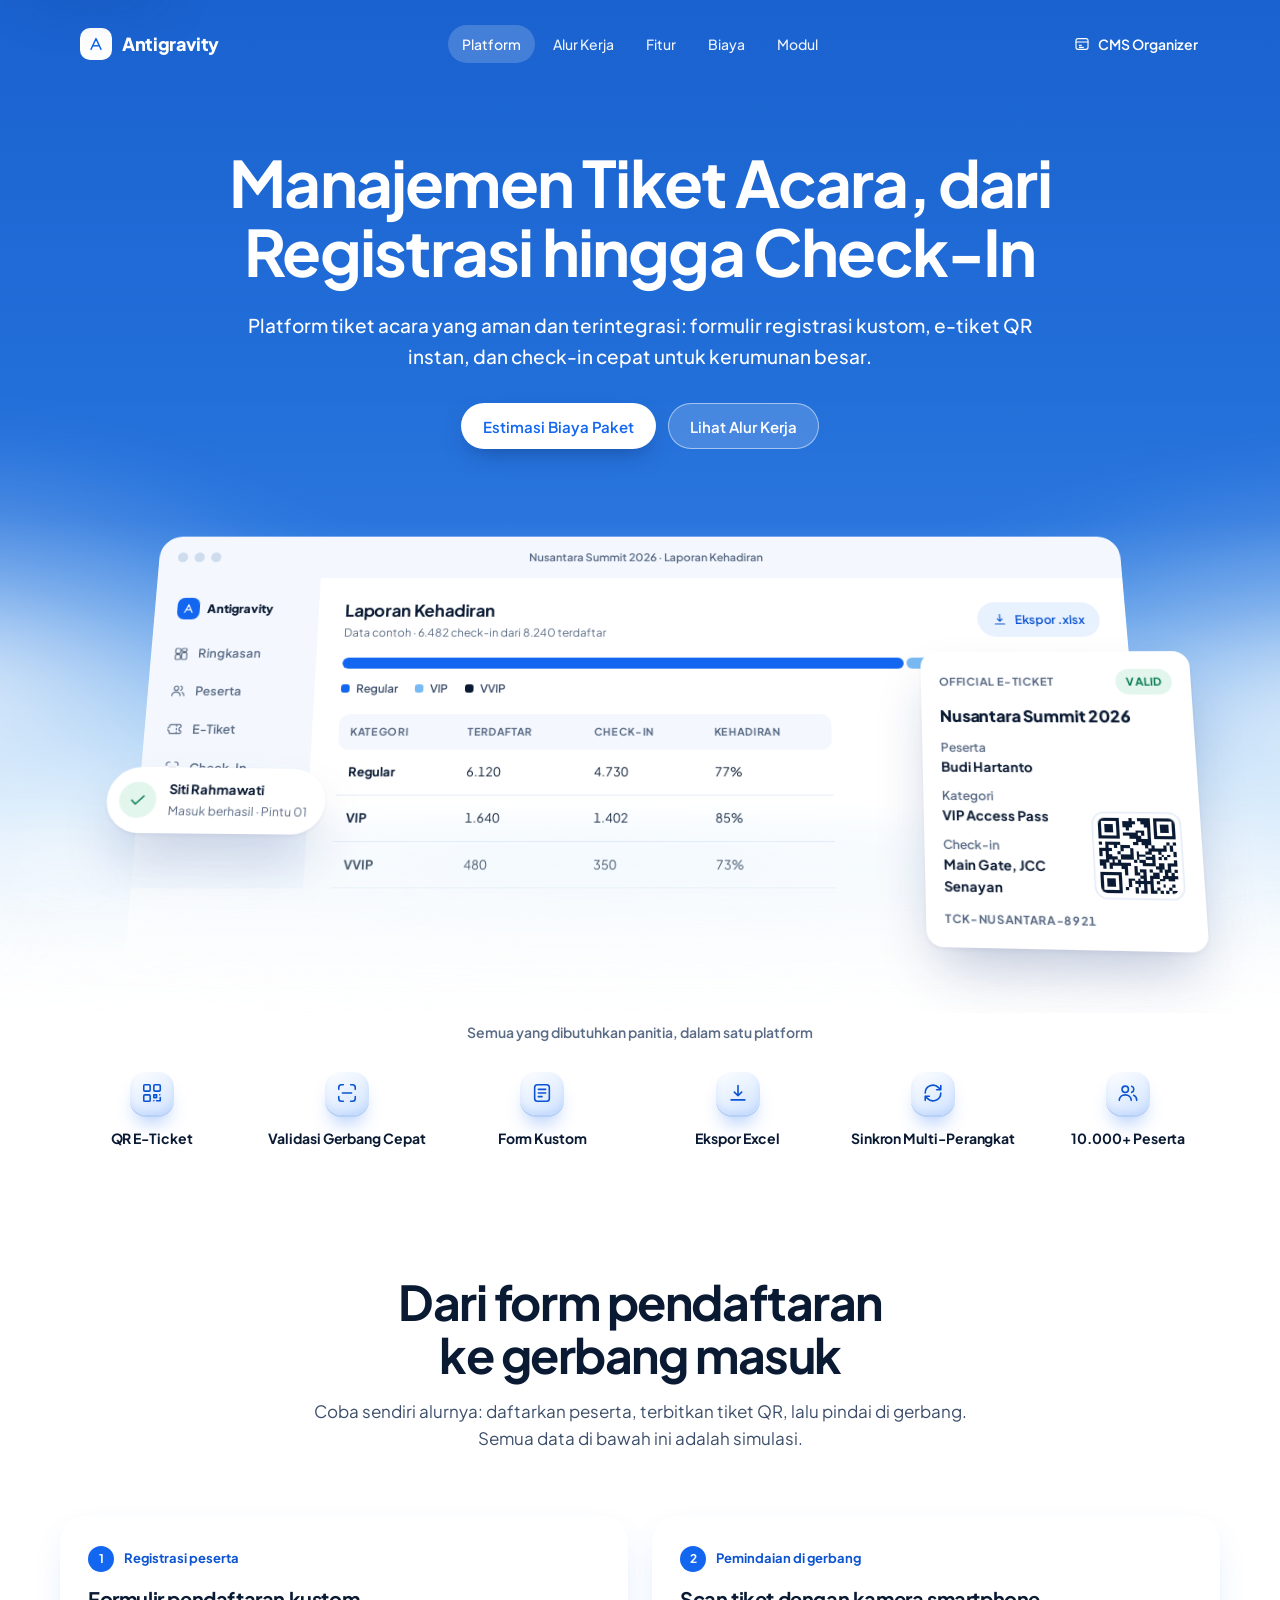
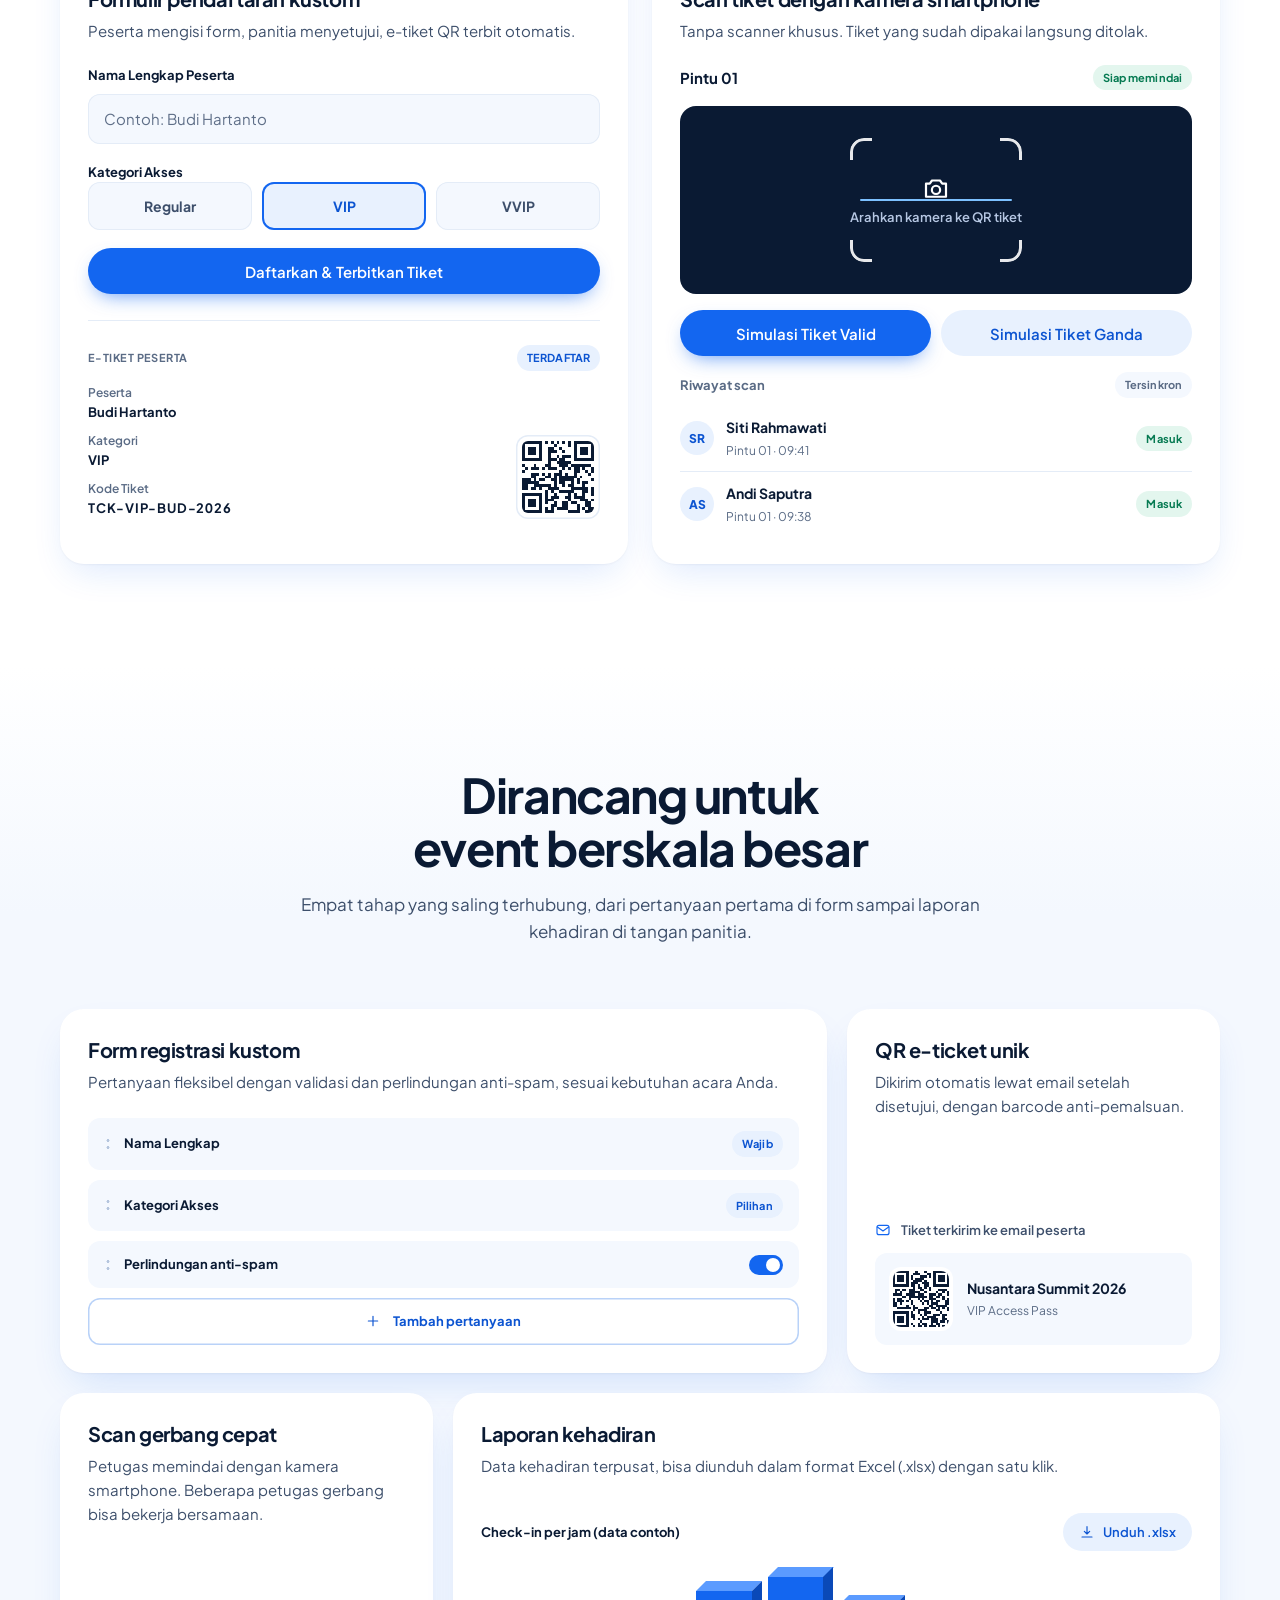
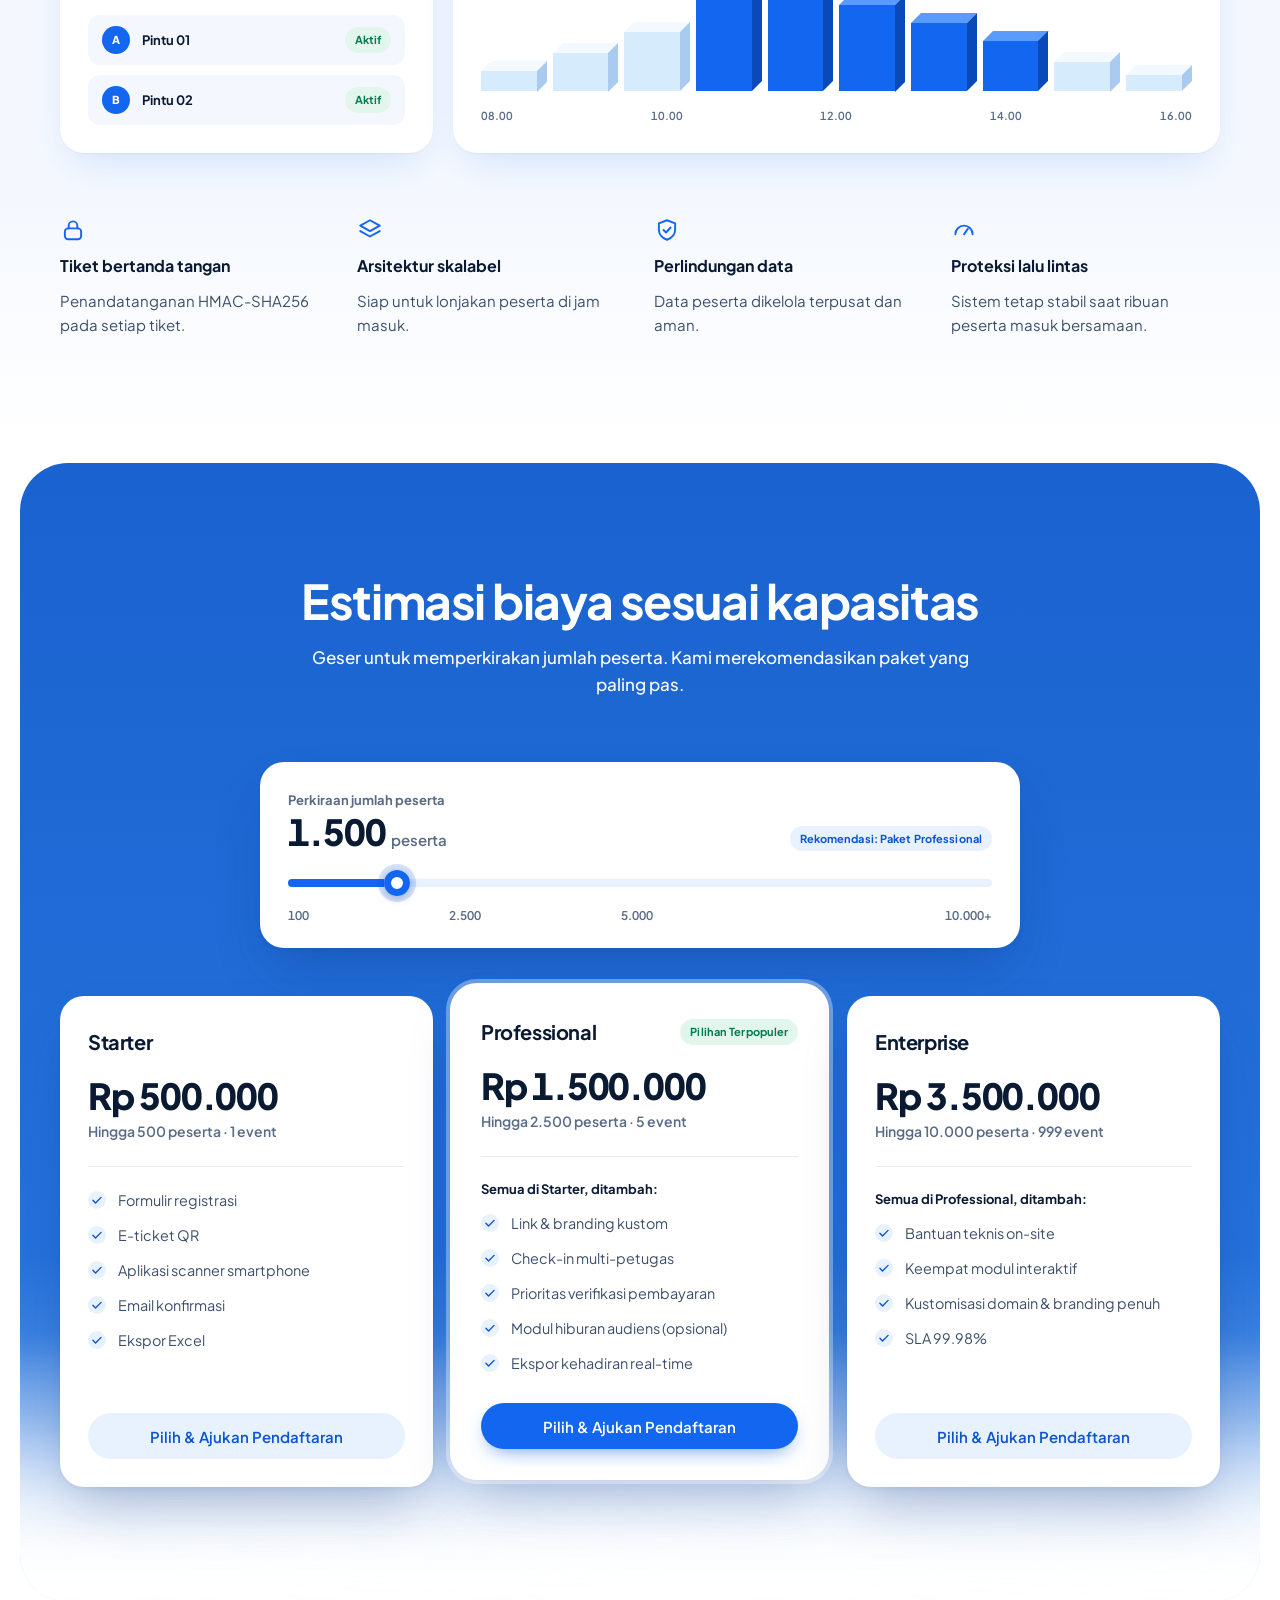
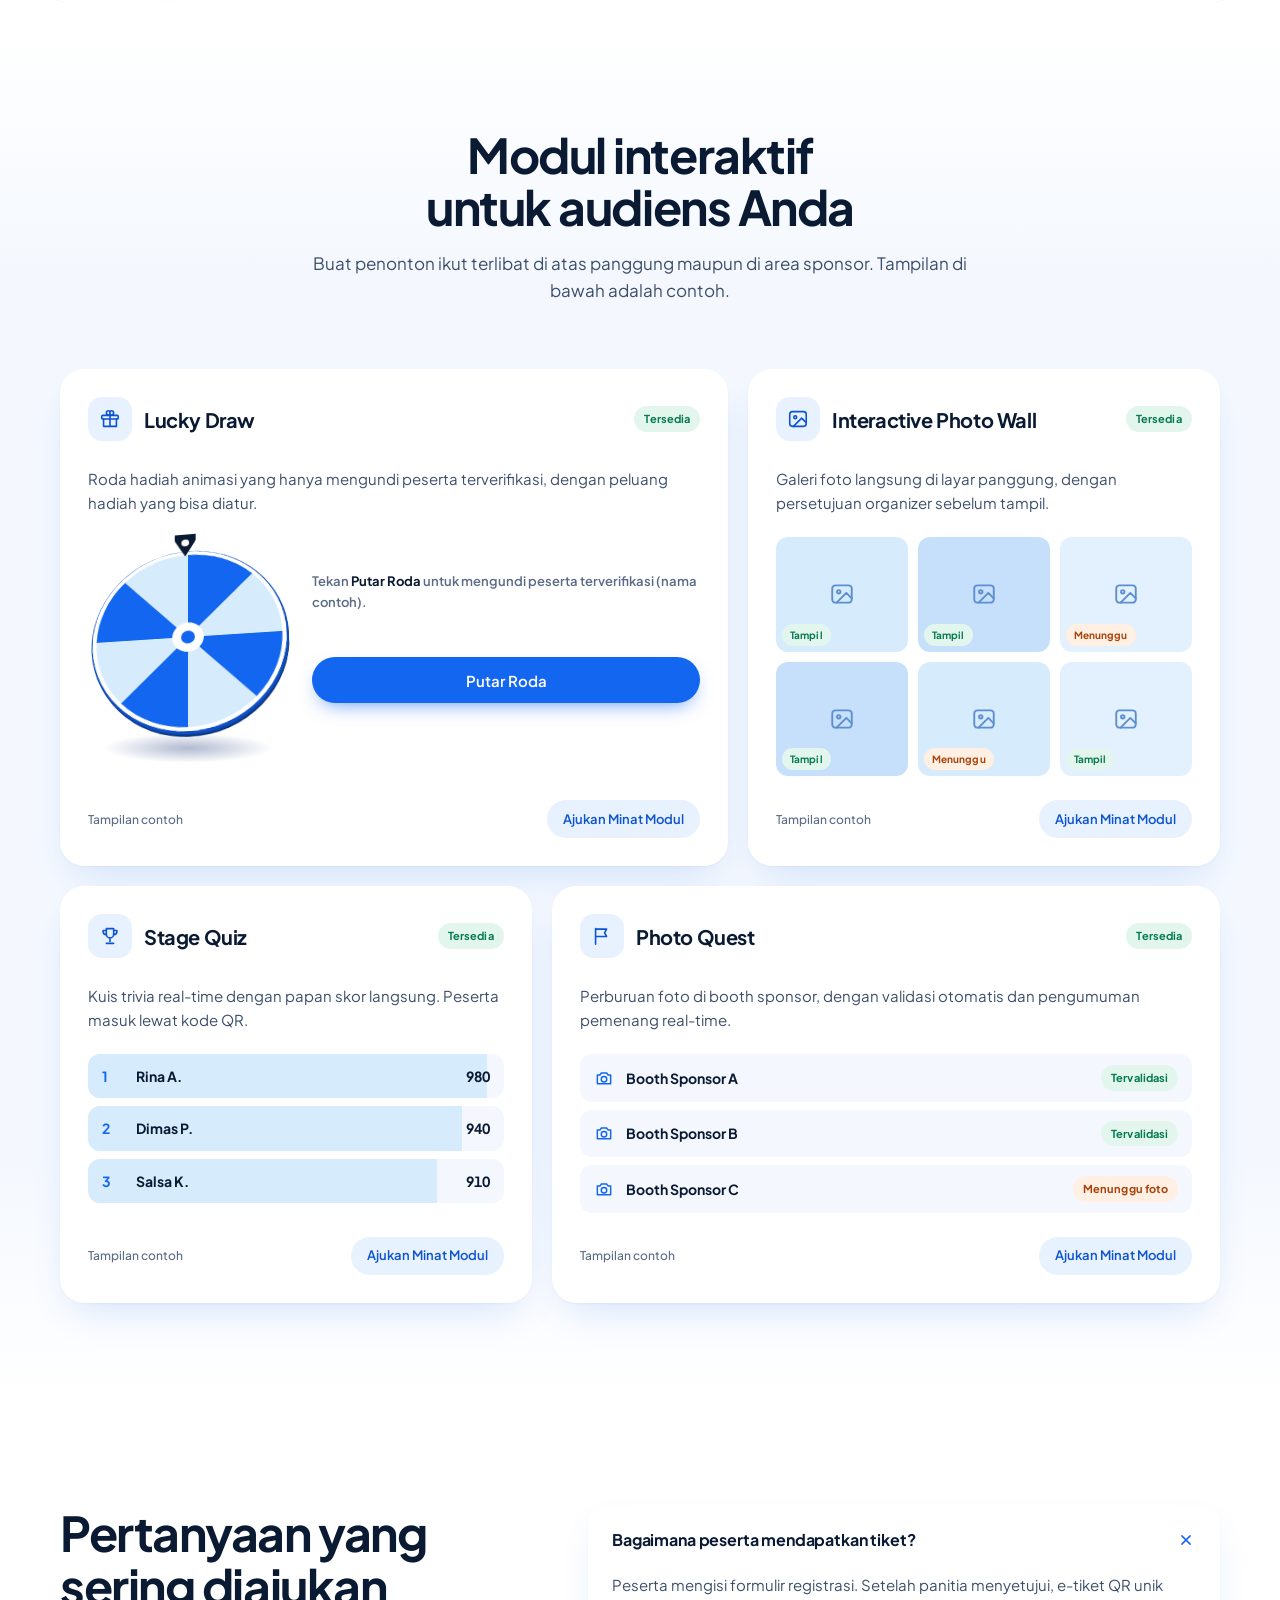
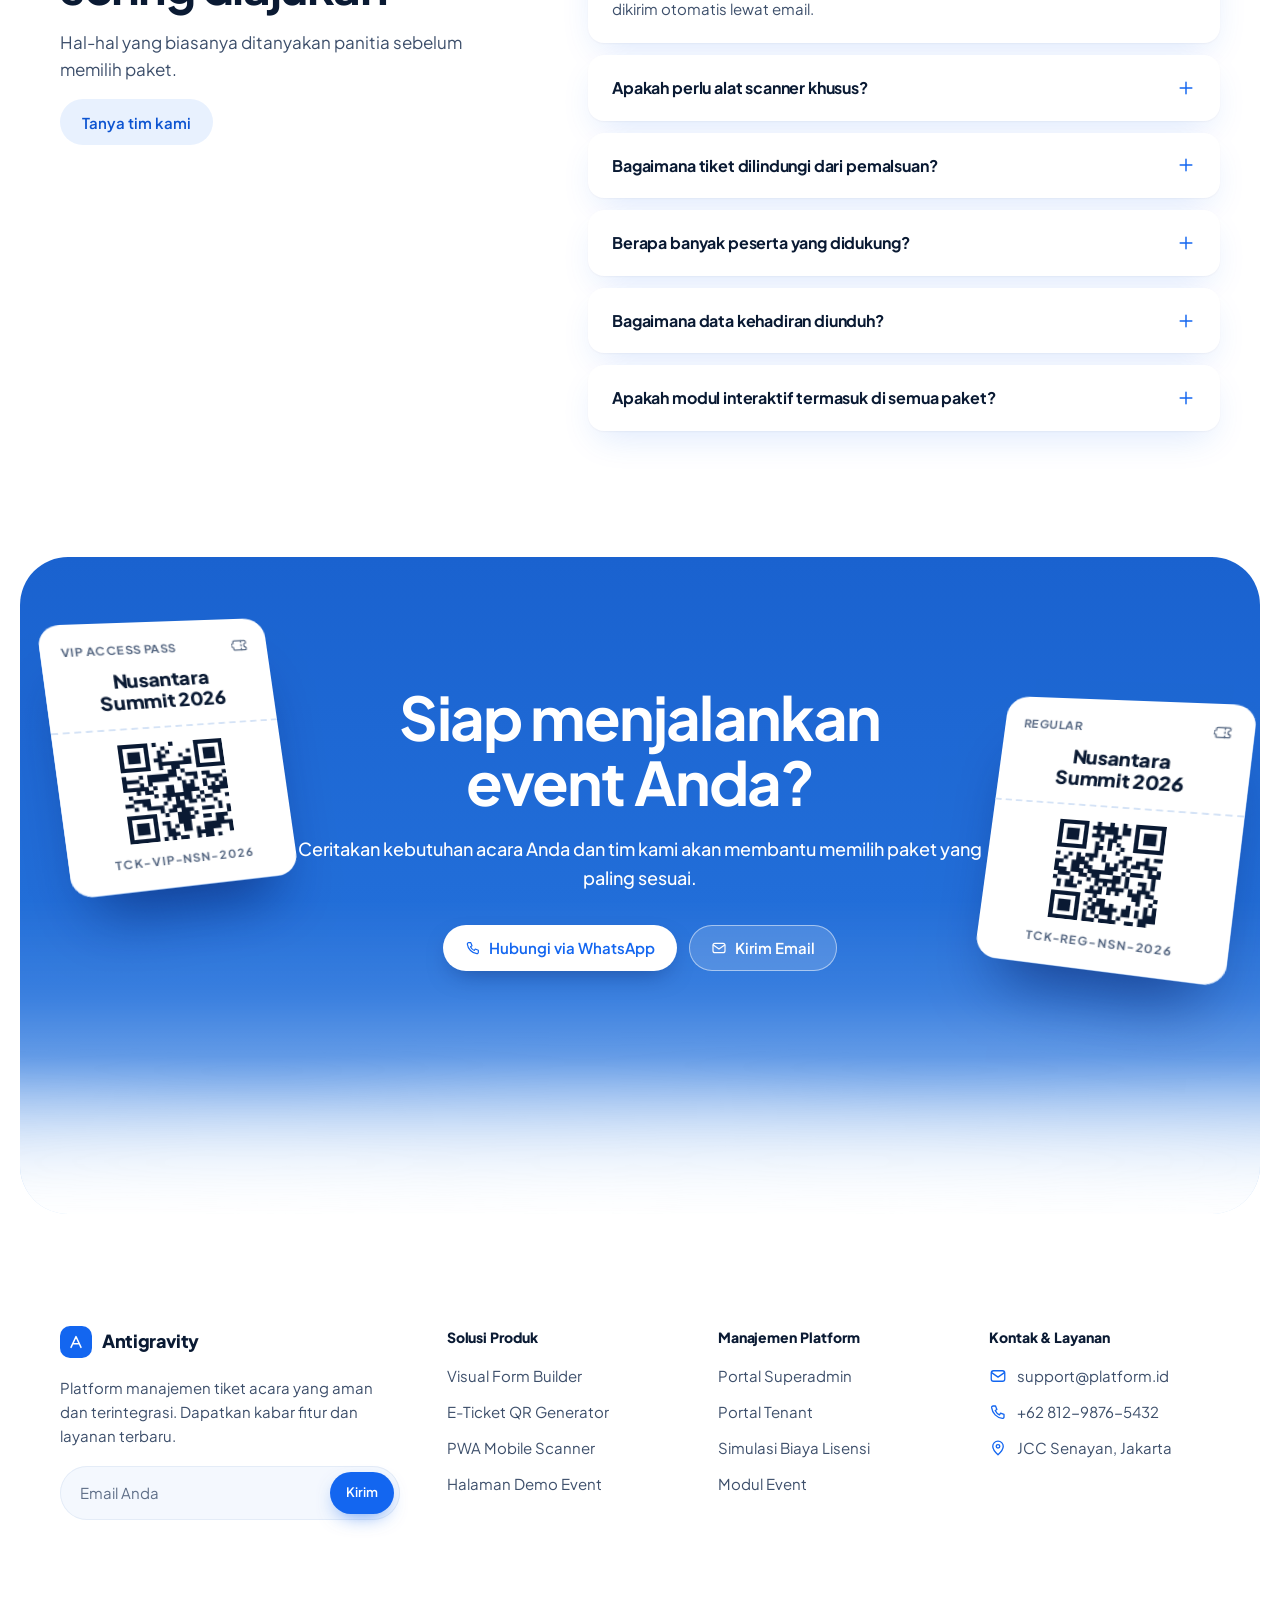
==== index.html @ 52ff5340 "first commit" ====
<!doctype html>
<html lang="id">
<head>
  <meta charset="utf-8">
  <meta name="viewport" content="width=device-width, initial-scale=1">
  <title>Antigravity — Platform Manajemen Tiket Acara</title>
  <meta name="description" content="Platform tiket acara yang aman dan terintegrasi: formulir registrasi kustom, e-tiket QR instan, dan check-in cepat untuk event hingga 10.000+ peserta.">
  <meta name="theme-color" content="#1a62cf">
  <link rel="preconnect" href="https://fonts.googleapis.com">
  <link rel="preconnect" href="https://fonts.gstatic.com" crossorigin>
  <link href="https://fonts.googleapis.com/css2?family=Plus+Jakarta+Sans:wght@400;500;600;700;800&display=swap" rel="stylesheet">
  <link rel="icon" href="data:image/svg+xml,%3Csvg xmlns='http://www.w3.org/2000/svg' viewBox='0 0 32 32'%3E%3Crect width='32' height='32' rx='9' fill='%231366f0'/%3E%3Cpath d='M9 22l7-14 7 14M11.8 17h8.4' fill='none' stroke='white' stroke-width='2.4' stroke-linecap='round' stroke-linejoin='round'/%3E%3C/svg%3E">
  <link rel="stylesheet" href="styles.css">
  <link rel="stylesheet" href="motion.css">
</head>
<body>

<!-- Icon + cloud sprite -->
<svg width="0" height="0" style="position:absolute" aria-hidden="true" focusable="false">

  <symbol id="i-mark" viewBox="0 0 24 24"><path d="M6 18.5l6-13 6 13M8.4 14h7.2"/></symbol>
  <symbol id="i-qr" viewBox="0 0 24 24"><rect x="3" y="3" width="7" height="7" rx="1.2"/><rect x="14" y="3" width="7" height="7" rx="1.2"/><rect x="3" y="14" width="7" height="7" rx="1.2"/><path d="M14 14h3v3h-3zM20.5 14v.01M14 20.5h.01M17 20.5h4v-3.5"/></symbol>
  <symbol id="i-scan" viewBox="0 0 24 24"><path d="M3 8V6a3 3 0 0 1 3-3h2M16 3h2a3 3 0 0 1 3 3v2M21 16v2a3 3 0 0 1-3 3h-2M8 21H6a3 3 0 0 1-3-3v-2M7 12h10"/></symbol>
  <symbol id="i-form" viewBox="0 0 24 24"><rect x="4" y="3" width="16" height="18" rx="3"/><path d="M8 8h8M8 12h8M8 16h4"/></symbol>
  <symbol id="i-download" viewBox="0 0 24 24"><path d="M12 4v11m0 0l-4-4m4 4l4-4M4.5 19.5h15"/></symbol>
  <symbol id="i-shield" viewBox="0 0 24 24"><path d="M12 3l7.5 2.8v5.7c0 4.5-3.1 7.9-7.5 9.5-4.4-1.6-7.5-5-7.5-9.5V5.8z"/><path d="M8.8 12l2.3 2.3 4.2-4.6"/></symbol>
  <symbol id="i-users" viewBox="0 0 24 24"><circle cx="9" cy="8" r="3.5"/><path d="M2.5 20c0-3.6 2.9-6 6.5-6s6.5 2.4 6.5 6M16 4.7a3.5 3.5 0 0 1 0 6.6M18.2 14.5c2 .8 3.3 2.7 3.3 5.5"/></symbol>
  <symbol id="i-mail" viewBox="0 0 24 24"><rect x="3" y="5" width="18" height="14" rx="3"/><path d="M3.5 7.5l8.5 6 8.5-6"/></symbol>
  <symbol id="i-phone" viewBox="0 0 24 24"><path d="M5.5 4h3.2l1.8 4.6-2.2 1.4a11 11 0 0 0 5.7 5.7l1.4-2.2 4.6 1.8v3.2a2 2 0 0 1-2.2 2A16.5 16.5 0 0 1 3.5 6.2 2 2 0 0 1 5.5 4z"/></symbol>
  <symbol id="i-pin" viewBox="0 0 24 24"><path d="M12 21s7-6 7-11.2a7 7 0 0 0-14 0C5 15 12 21 12 21z"/><circle cx="12" cy="9.8" r="2.4"/></symbol>
  <symbol id="i-check" viewBox="0 0 24 24"><path d="M5 12.5l4.5 4.5L19 7.5"/></symbol>
  <symbol id="i-x" viewBox="0 0 24 24"><path d="M6 6l12 12M18 6L6 18"/></symbol>
  <symbol id="i-arrow" viewBox="0 0 24 24"><path d="M5 12h14M13 6l6 6-6 6"/></symbol>
  <symbol id="i-clock" viewBox="0 0 24 24"><circle cx="12" cy="12" r="9"/><path d="M12 7v5l3 2"/></symbol>
  <symbol id="i-camera" viewBox="0 0 24 24"><path d="M4 8.5h3l1.8-2.5h6.4L17 8.5h3V19H4z"/><circle cx="12" cy="13.5" r="3.3"/></symbol>
  <symbol id="i-gift" viewBox="0 0 24 24"><rect x="3" y="8" width="18" height="4" rx="1.2"/><path d="M5 12v8h14v-8M12 8v12M12 8C9.5 8 8 7 8 5.5S9.3 3 10.6 3C12.2 3 12 6 12 8zm0 0c2.5 0 4-1 4-2.5S14.7 3 13.4 3C11.8 3 12 6 12 8z"/></symbol>
  <symbol id="i-image" viewBox="0 0 24 24"><rect x="3" y="4" width="18" height="16" rx="3"/><circle cx="9" cy="10" r="1.6"/><path d="M21 16l-5-5-9 9"/></symbol>
  <symbol id="i-trophy" viewBox="0 0 24 24"><path d="M8 4h8v6a4 4 0 0 1-8 0zM8 6H4.5v1A3.5 3.5 0 0 0 8 10.5M16 6h3.5v1a3.5 3.5 0 0 1-3.5 3.5M12 14v4M8 20h8"/></symbol>
  <symbol id="i-flag" viewBox="0 0 24 24"><path d="M5 21V4M5 4.5h12l-2.2 4 2.2 4H5"/></symbol>
  <symbol id="i-menu" viewBox="0 0 24 24"><path d="M4 7h16M4 12h16M4 17h16"/></symbol>
  <symbol id="i-plus" viewBox="0 0 24 24"><path d="M12 5v14M5 12h14"/></symbol>
  <symbol id="i-sync" viewBox="0 0 24 24"><path d="M3.5 12a8.5 8.5 0 0 1 14.6-5.9L20.5 8.5M20.5 4v4.5H16M20.5 12a8.5 8.5 0 0 1-14.6 5.9L3.5 15.5M3.5 20v-4.5H8"/></symbol>
  <symbol id="i-grid" viewBox="0 0 24 24"><rect x="3" y="3" width="8" height="8" rx="2"/><rect x="13" y="3" width="8" height="5" rx="2"/><rect x="13" y="10" width="8" height="11" rx="2"/><rect x="3" y="13" width="8" height="8" rx="2"/></symbol>
  <symbol id="i-ticket" viewBox="0 0 24 24"><path d="M3 9a2 2 0 0 0 0 6v2.5A1.5 1.5 0 0 0 4.5 19h15a1.5 1.5 0 0 0 1.5-1.5V15a2 2 0 0 1 0-6V6.5A1.5 1.5 0 0 0 19.5 5h-15A1.5 1.5 0 0 0 3 6.5z"/><path d="M14 5v2.5M14 11v2M14 16.5V19"/></symbol>
  <symbol id="i-chart" viewBox="0 0 24 24"><path d="M4 20V4M4 20h16M8 16v-5M12.5 16V8M17 16v-3"/></symbol>
  <symbol id="i-cms" viewBox="0 0 24 24"><rect x="3" y="4" width="18" height="16" rx="3"/><path d="M3 9h18M8 14h3M8 17h6"/></symbol>
  <symbol id="i-bolt" viewBox="0 0 24 24"><path d="M13 3L5 13.5h6L10 21l8-10.5h-6z"/></symbol>
  <symbol id="i-layers" viewBox="0 0 24 24"><path d="M12 3l9 5-9 5-9-5zM3 13l9 5 9-5"/></symbol>
  <symbol id="i-lock" viewBox="0 0 24 24"><rect x="4.5" y="10.5" width="15" height="10" rx="3"/><path d="M8 10.5V8a4 4 0 0 1 8 0v2.5"/></symbol>
  <symbol id="i-gauge" viewBox="0 0 24 24"><path d="M4 16a8 8 0 1 1 16 0M12 16l3.5-5"/></symbol>
</svg>

<a class="skip" href="#konten">Lewati ke konten</a>

<!-- ───────── Navigation ───────── -->
<header class="nav" id="nav">
  <div class="nav__bar">
    <a class="brand" href="#ringkasan" aria-label="Antigravity, ke atas">
      <span class="brand__mark"><svg class="icon"><use href="#i-mark"/></svg></span>
      Antigravity
    </a>
    <nav class="nav__links" aria-label="Utama">
      <a href="#ringkasan">Platform</a>
      <a href="#alur">Alur Kerja</a>
      <a href="#fitur">Fitur</a>
      <a href="#biaya">Biaya</a>
      <a href="#modul">Modul</a>
    </nav>
    <div class="nav__actions">
      <a class="nav__cms" href="#" data-cms><svg class="icon icon--sm"><use href="#i-cms"/></svg>CMS Organizer</a>
      <button class="nav__toggle" type="button" aria-expanded="false" aria-controls="nav-panel" aria-label="Buka menu">
        <svg class="icon"><use href="#i-menu"/></svg>
      </button>
    </div>
  </div>
  <div class="nav__panel" id="nav-panel">
    <a href="#ringkasan">Platform</a>
    <a href="#alur">Alur Registrasi &amp; Check-In</a>
    <a href="#fitur">Fitur &amp; Keandalan</a>
    <a href="#biaya">Estimasi Biaya</a>
    <a href="#modul">Modul Interaktif</a>
    <a href="#" data-cms>CMS Organizer</a>
  </div>
</header>

<main id="konten">

<!-- ───────── Hero ───────── -->
<section class="hero" id="ringkasan" aria-labelledby="hero-title">
  <div class="clouds clouds--back" aria-hidden="true"></div>

  <div class="wrap hero__copy">
    <h1 id="hero-title">Manajemen Tiket Acara, dari Registrasi hingga Check-In</h1>
    <p class="hero__sub">Platform tiket acara yang aman dan terintegrasi: formulir registrasi kustom, e&#8209;tiket QR instan, dan check&#8209;in cepat untuk kerumunan besar.</p>
    <div class="hero__cta">
      <a class="btn btn--light" href="#biaya">Estimasi Biaya Paket</a>
      <a class="btn btn--ghost" href="#alur">Lihat Alur Kerja</a>
    </div>
  </div>

  <div class="hero__stage">
    <div class="scene">
    <div class="frame" role="img" aria-label="Contoh dasbor laporan kehadiran Nusantara Summit 2026 (data contoh)">
      <div class="frame__bar">
        <span class="dots"><i></i><i></i><i></i></span>
        <span class="frame__title">Nusantara Summit 2026 · Laporan Kehadiran</span>
      </div>
      <div class="frame__body">
        <aside class="side" aria-hidden="true">
          <div class="side__brand"><span class="brand__mark"><svg class="icon icon--sm"><use href="#i-mark"/></svg></span>Antigravity</div>
          <span class="side__item"><svg class="icon icon--sm"><use href="#i-grid"/></svg>Ringkasan</span>
          <span class="side__item"><svg class="icon icon--sm"><use href="#i-users"/></svg>Peserta</span>
          <span class="side__item"><svg class="icon icon--sm"><use href="#i-ticket"/></svg>E-Tiket</span>
          <span class="side__item"><svg class="icon icon--sm"><use href="#i-scan"/></svg>Check-In</span>
          <span class="side__item is-active"><svg class="icon icon--sm"><use href="#i-chart"/></svg>Laporan</span>
        </aside>
        <div class="main" aria-hidden="true">
          <div class="main__head">
            <div>
              <div class="main__title">Laporan Kehadiran</div>
              <p>Data contoh · 6.482 check-in dari 8.240 terdaftar</p>
            </div>
            <span class="btn btn--soft btn--sm"><svg class="icon icon--sm"><use href="#i-download"/></svg>Ekspor .xlsx</span>
          </div>
          <div class="seg">
            <i style="flex:74.3;background:#1366f0"></i>
            <i style="flex:19.9;background:#78baf3"></i>
            <i style="flex:5.8;background:#0a1a33"></i>
          </div>
          <div class="seg-legend">
            <span style="--c:#1366f0">Regular</span>
            <span style="--c:#78baf3">VIP</span>
            <span style="--c:#0a1a33">VVIP</span>
          </div>
          <table class="table">
            <thead><tr><th>Kategori</th><th>Terdaftar</th><th>Check-in</th><th>Kehadiran</th></tr></thead>
            <tbody>
              <tr><td>Regular</td><td>6.120</td><td>4.730</td><td>77%</td></tr>
              <tr><td>VIP</td><td>1.640</td><td>1.402</td><td>85%</td></tr>
              <tr><td>VVIP</td><td>480</td><td>350</td><td>73%</td></tr>
            </tbody>
          </table>
        </div>
      </div>
    </div>

    <div class="hero__scan" aria-hidden="true">
      <span class="tick"><svg class="icon"><use href="#i-check"/></svg></span>
      <div><b>Siti Rahmawati</b><span>Masuk berhasil · Pintu 01</span></div>
    </div>

    <article class="hero__ticket" aria-label="Contoh e-tiket resmi">
      <div class="tk">
        <div class="tk__top"><span>Official E-Ticket</span><span class="chip chip--ok">VALID</span></div>
        <div class="tk__event">Nusantara Summit 2026</div>
        <div class="tk__body">
          <dl>
            <div><dt>Peserta</dt><dd>Budi Hartanto</dd></div>
            <div><dt>Kategori</dt><dd>VIP Access Pass</dd></div>
            <div><dt>Check-in</dt><dd>Main Gate, JCC Senayan</dd></div>
          </dl>
          <svg class="tk__qr" data-qr="TCK-NUSANTARA-8921" viewBox="0 0 25 25" role="img" aria-label="Contoh kode QR (simulasi)"></svg>
        </div>
        <div class="tk__code">TCK-NUSANTARA-8921</div>
      </div>
    </article>
    </div>
  </div>

  <div class="clouds clouds--front" aria-hidden="true"></div>
</section>

<!-- ───────── Capability strip ───────── -->
<section class="strip" aria-label="Kemampuan platform">
  <div class="wrap">
    <p>Semua yang dibutuhkan panitia, dalam satu platform</p>
    <ul>
      <li><svg class="icon"><use href="#i-qr"/></svg>QR E-Ticket</li>
      <li><svg class="icon"><use href="#i-scan"/></svg>Validasi Gerbang Cepat</li>
      <li><svg class="icon"><use href="#i-form"/></svg>Form Kustom</li>
      <li><svg class="icon"><use href="#i-download"/></svg>Ekspor Excel</li>
      <li><svg class="icon"><use href="#i-sync"/></svg>Sinkron Multi-Perangkat</li>
      <li><svg class="icon"><use href="#i-users"/></svg>10.000+ Peserta</li>
    </ul>
  </div>
</section>

<!-- ───────── Alur registrasi & check-in ───────── -->
<section class="section" id="alur" aria-labelledby="alur-title">
  <div class="wrap">
    <div class="head">
      <h2 id="alur-title">Dari form pendaftaran ke gerbang masuk</h2>
      <p>Coba sendiri alurnya: daftarkan peserta, terbitkan tiket QR, lalu pindai di gerbang. Semua data di bawah ini adalah simulasi.</p>
    </div>

    <div class="flow">
      <!-- Step 1 -->
      <article class="card">
        <span class="step"><b>1</b>Registrasi peserta</span>
        <h3>Formulir pendaftaran kustom</h3>
        <p>Peserta mengisi form, panitia menyetujui, e-tiket QR terbit otomatis.</p>

        <form class="form" id="reg-form" novalidate>
          <div class="field">
            <label for="reg-name">Nama Lengkap Peserta</label>
            <input class="input" id="reg-name" name="name" type="text" autocomplete="off" placeholder="Contoh: Budi Hartanto" aria-describedby="reg-name-err" required>
            <div class="field-error" id="reg-name-err" role="alert"></div>
          </div>
          <fieldset class="field">
            <legend>Kategori Akses</legend>
            <div class="radios">
              <label><input type="radio" name="cat" value="REG"><span>Regular</span></label>
              <label><input type="radio" name="cat" value="VIP" checked><span>VIP</span></label>
              <label><input type="radio" name="cat" value="VVIP"><span>VVIP</span></label>
            </div>
          </fieldset>
          <button class="btn btn--primary btn--block" type="submit">Daftarkan &amp; Terbitkan Tiket</button>
        </form>

        <div class="mini-ticket" id="mini-ticket" aria-live="polite">
          <div class="tk">
            <div class="tk__top"><span>E-Tiket Peserta</span><span class="chip" id="mt-status">TERDAFTAR</span></div>
            <div class="tk__body">
              <dl>
                <div><dt>Peserta</dt><dd id="mt-name">Budi Hartanto</dd></div>
                <div><dt>Kategori</dt><dd id="mt-cat">VIP</dd></div>
                <div><dt>Kode Tiket</dt><dd class="tk__code tk__code--ink" id="mt-code">TCK-VIP-BUD-2026</dd></div>
              </dl>
              <svg class="tk__qr" id="mt-qr" data-qr="TCK-VIP-BUD-2026" viewBox="0 0 25 25" role="img" aria-label="Contoh kode QR (simulasi)"></svg>
            </div>
          </div>
        </div>
      </article>

      <!-- Step 2 -->
      <article class="card">
        <span class="step"><b>2</b>Pemindaian di gerbang</span>
        <h3>Scan tiket dengan kamera smartphone</h3>
        <p>Tanpa scanner khusus. Tiket yang sudah dipakai langsung ditolak.</p>

        <div class="scanner">
          <div class="scanner__head">
            <b>Pintu 01</b>
            <span class="chip chip--ok" id="gate-state">Siap memindai</span>
          </div>
          <div class="viewfinder" id="viewfinder">
            <span class="viewfinder__line"></span>
            <div class="viewfinder__msg" id="vf-msg" role="status" aria-live="polite">
              <svg class="icon"><use href="#i-camera"/></svg>
              <span>Arahkan kamera ke QR tiket</span>
            </div>
          </div>
          <div class="scan-actions">
            <button class="btn btn--primary" type="button" id="scan-valid">Simulasi Tiket Valid</button>
            <button class="btn btn--soft" type="button" id="scan-dup">Simulasi Tiket Ganda</button>
          </div>
          <div class="history">
            <div class="history__title"><span>Riwayat scan</span><span class="chip chip--mute">Tersinkron</span></div>
            <ul id="history">
              <li><span class="avatar">SR</span><div class="who"><b>Siti Rahmawati</b><span>Pintu 01 · 09:41</span></div><span class="chip chip--ok">Masuk</span></li>
              <li><span class="avatar">AS</span><div class="who"><b>Andi Saputra</b><span>Pintu 01 · 09:38</span></div><span class="chip chip--ok">Masuk</span></li>
            </ul>
          </div>
        </div>
      </article>
    </div>
  </div>
</section>

<!-- ───────── Fitur & keandalan ───────── -->
<section class="section section--tint" id="fitur" aria-labelledby="fitur-title">
  <div class="wrap">
    <div class="head">
      <h2 id="fitur-title">Dirancang untuk event berskala besar</h2>
      <p>Empat tahap yang saling terhubung, dari pertanyaan pertama di form sampai laporan kehadiran di tangan panitia.</p>
    </div>

    <div class="bento">
      <article class="card b-a">
        <h3>Form registrasi kustom</h3>
        <p>Pertanyaan fleksibel dengan validasi dan perlindungan anti-spam, sesuai kebutuhan acara Anda.</p>
        <div class="art">
          <div class="builder" aria-hidden="true">
            <div class="builder__row"><span class="grip"></span><b>Nama Lengkap</b><span class="chip">Wajib</span></div>
            <div class="builder__row"><span class="grip"></span><b>Kategori Akses</b><span class="chip">Pilihan</span></div>
            <div class="builder__row"><span class="grip"></span><b>Perlindungan anti-spam</b><span class="switch"></span></div>
            <div class="builder__row builder__row--add"><svg class="icon icon--sm"><use href="#i-plus"/></svg>Tambah pertanyaan</div>
          </div>
        </div>
      </article>

      <article class="card b-b">
        <h3>QR e-ticket unik</h3>
        <p>Dikirim otomatis lewat email setelah disetujui, dengan barcode anti-pemalsuan.</p>
        <div class="art">
          <div class="mail" aria-hidden="true">
            <div class="mail__row"><svg class="icon icon--sm"><use href="#i-mail"/></svg>Tiket terkirim ke email peserta</div>
            <div class="mail__card">
              <svg class="tk__qr" data-qr="TCK-VIP-BUD-2026-B" viewBox="0 0 25 25"></svg>
              <div><b>Nusantara Summit 2026</b><span>VIP Access Pass</span></div>
            </div>
          </div>
        </div>
      </article>

      <article class="card b-c">
        <h3>Scan gerbang cepat</h3>
        <p>Petugas memindai dengan kamera smartphone. Beberapa petugas gerbang bisa bekerja bersamaan.</p>
        <div class="art">
          <div class="gates" aria-hidden="true">
            <div class="gates__row"><span class="avatar">A</span>Pintu 01<span class="chip chip--ok">Aktif</span></div>
            <div class="gates__row"><span class="avatar">B</span>Pintu 02<span class="chip chip--ok">Aktif</span></div>
          </div>
        </div>
      </article>

      <article class="card b-d">
        <h3>Laporan kehadiran</h3>
        <p>Data kehadiran terpusat, bisa diunduh dalam format Excel (.xlsx) dengan satu klik.</p>
        <div class="art">
          <div class="report" aria-hidden="true">
            <div class="report__top"><b>Check-in per jam (data contoh)</b><span class="btn btn--soft btn--sm"><svg class="icon icon--sm"><use href="#i-download"/></svg>Unduh .xlsx</span></div>
            <div class="bars">
              <i style="--h:18%"></i><i style="--h:34%"></i><i style="--h:52%"></i><i style="--h:88%"></i><i style="--h:100%"></i><i style="--h:76%"></i><i style="--h:60%"></i><i style="--h:44%"></i><i style="--h:26%"></i><i style="--h:14%"></i>
            </div>
            <div class="bars-axis"><span>08.00</span><span>10.00</span><span>12.00</span><span>14.00</span><span>16.00</span></div>
          </div>
        </div>
      </article>
    </div>

    <ul class="assure">
      <li><svg class="icon"><use href="#i-lock"/></svg><b>Tiket bertanda tangan</b>Penandatanganan HMAC-SHA256 pada setiap tiket.</li>
      <li><svg class="icon"><use href="#i-layers"/></svg><b>Arsitektur skalabel</b>Siap untuk lonjakan peserta di jam masuk.</li>
      <li><svg class="icon"><use href="#i-shield"/></svg><b>Perlindungan data</b>Data peserta dikelola terpusat dan aman.</li>
      <li><svg class="icon"><use href="#i-gauge"/></svg><b>Proteksi lalu lintas</b>Sistem tetap stabil saat ribuan peserta masuk bersamaan.</li>
    </ul>
  </div>
</section>

<!-- ───────── Estimasi biaya ───────── -->
<section class="section section--panel" id="biaya" aria-labelledby="biaya-title">
  <div class="panel pricing">
    <div class="clouds clouds--back" aria-hidden="true"></div>
    <div class="wrap">
      <div class="head">
        <h2 id="biaya-title">Estimasi biaya sesuai kapasitas</h2>
        <p>Geser untuk memperkirakan jumlah peserta. Kami merekomendasikan paket yang paling pas.</p>
      </div>

      <div class="sizer">
        <div class="sizer__top">
          <div>
            <label for="cap">Perkiraan jumlah peserta</label>
            <output class="sizer__value" id="cap-out" for="cap">1.500 <small>peserta</small></output>
          </div>
          <span class="chip" id="cap-rec">Rekomendasi: Paket Professional</span>
        </div>
        <input class="range" id="cap" type="range" min="100" max="10000" step="100" value="1500" aria-label="Perkiraan jumlah peserta">
        <div class="ticks" aria-hidden="true">
          <span style="left:0">100</span><span style="left:24.24%">2.500</span><span style="left:49.49%">5.000</span><span style="left:100%">10.000+</span>
        </div>
      </div>

      <div class="plans">
        <article class="plan" data-plan="starter">
          <div class="plan__head"><h3>Starter</h3><span class="chip" data-rec hidden>Direkomendasikan</span></div>
          <div class="plan__price">Rp 500.000</div>
          <div class="plan__cap">Hingga 500 peserta · 1 event</div>
          <ul>
            <li><svg class="icon"><use href="#i-check"/></svg>Formulir registrasi</li>
            <li><svg class="icon"><use href="#i-check"/></svg>E-ticket QR</li>
            <li><svg class="icon"><use href="#i-check"/></svg>Aplikasi scanner smartphone</li>
            <li><svg class="icon"><use href="#i-check"/></svg>Email konfirmasi</li>
            <li><svg class="icon"><use href="#i-check"/></svg>Ekspor Excel</li>
          </ul>
          <a class="btn btn--soft" href="#" data-wa-plan="Starter" target="_blank" rel="noopener">Pilih &amp; Ajukan Pendaftaran</a>
        </article>

        <article class="plan" data-plan="professional">
          <div class="plan__head"><h3>Professional</h3><span class="chip chip--ok">Pilihan Terpopuler</span></div>
          <div class="plan__price">Rp 1.500.000</div>
          <div class="plan__cap">Hingga 2.500 peserta · 5 event</div>
          <ul>
            <li class="plan__lead">Semua di Starter, ditambah:</li>
            <li><svg class="icon"><use href="#i-check"/></svg>Link &amp; branding kustom</li>
            <li><svg class="icon"><use href="#i-check"/></svg>Check-in multi-petugas</li>
            <li><svg class="icon"><use href="#i-check"/></svg>Prioritas verifikasi pembayaran</li>
            <li><svg class="icon"><use href="#i-check"/></svg>Modul hiburan audiens (opsional)</li>
            <li><svg class="icon"><use href="#i-check"/></svg>Ekspor kehadiran real-time</li>
          </ul>
          <a class="btn btn--primary" href="#" data-wa-plan="Professional" target="_blank" rel="noopener">Pilih &amp; Ajukan Pendaftaran</a>
        </article>

        <article class="plan" data-plan="enterprise">
          <div class="plan__head"><h3>Enterprise</h3><span class="chip" data-rec hidden>Direkomendasikan</span></div>
          <div class="plan__price">Rp 3.500.000</div>
          <div class="plan__cap">Hingga 10.000 peserta · 999 event</div>
          <ul>
            <li class="plan__lead">Semua di Professional, ditambah:</li>
            <li><svg class="icon"><use href="#i-check"/></svg>Bantuan teknis on-site</li>
            <li><svg class="icon"><use href="#i-check"/></svg>Keempat modul interaktif</li>
            <li><svg class="icon"><use href="#i-check"/></svg>Kustomisasi domain &amp; branding penuh</li>
            <li><svg class="icon"><use href="#i-check"/></svg>SLA 99.98%</li>
          </ul>
          <a class="btn btn--soft" href="#" data-wa-plan="Enterprise" target="_blank" rel="noopener">Pilih &amp; Ajukan Pendaftaran</a>
        </article>
      </div>
    </div>
  </div>
</section>

<!-- ───────── Modul interaktif ───────── -->
<section class="section section--tint" id="modul" aria-labelledby="modul-title">
  <div class="wrap">
    <div class="head">
      <h2 id="modul-title">Modul interaktif untuk audiens Anda</h2>
      <p>Buat penonton ikut terlibat di atas panggung maupun di area sponsor. Tampilan di bawah adalah contoh.</p>
    </div>

    <div class="mods">
      <article class="card m-1">
        <div class="mod__head"><svg class="icon mod__icon"><use href="#i-gift"/></svg><h3>Lucky Draw</h3><span class="chip chip--ok">Tersedia</span></div>
        <p>Roda hadiah animasi yang hanya mengundi peserta terverifikasi, dengan peluang hadiah yang bisa diatur.</p>
        <div class="mod__art draw">
          <div class="wheel">
            <div class="wheel__tilt">
            <svg class="wheel__pin" viewBox="0 0 22 26" fill="currentColor" aria-hidden="true"><path d="M11 26L1 9a11.5 11.5 0 1 1 20 0z"/><circle cx="11" cy="10" r="4" fill="#fff"/></svg>
            <div class="wheel__disc"><svg viewBox="0 0 200 200" id="wheel" role="img" aria-label="Roda undian contoh"><g class="wheel__rotor" id="wheel-rotor"></g></svg></div>
            </div>
          </div>
          <div class="draw__out">
            <div class="winner" id="winner" role="status" aria-live="polite">Tekan <strong>Putar Roda</strong> untuk mengundi peserta terverifikasi (nama contoh).</div>
            <button class="btn btn--primary" type="button" id="spin">Putar Roda</button>
          </div>
        </div>
        <div class="mod__foot"><span class="demo-note">Tampilan contoh</span><a class="btn btn--soft btn--sm" href="#" data-wa-mod="Lucky Draw" target="_blank" rel="noopener">Ajukan Minat Modul</a></div>
      </article>

      <article class="card m-2">
        <div class="mod__head"><svg class="icon mod__icon"><use href="#i-image"/></svg><h3>Interactive Photo Wall</h3><span class="chip chip--ok">Tersedia</span></div>
        <p>Galeri foto langsung di layar panggung, dengan persetujuan organizer sebelum tampil.</p>
        <div class="mod__art wall" aria-hidden="true">
          <div><svg class="icon"><use href="#i-image"/></svg><span class="chip chip--ok">Tampil</span></div>
          <div><svg class="icon"><use href="#i-image"/></svg><span class="chip chip--ok">Tampil</span></div>
          <div><svg class="icon"><use href="#i-image"/></svg><span class="chip chip--warn">Menunggu</span></div>
          <div><svg class="icon"><use href="#i-image"/></svg><span class="chip chip--ok">Tampil</span></div>
          <div><svg class="icon"><use href="#i-image"/></svg><span class="chip chip--warn">Menunggu</span></div>
          <div><svg class="icon"><use href="#i-image"/></svg><span class="chip chip--ok">Tampil</span></div>
        </div>
        <div class="mod__foot"><span class="demo-note">Tampilan contoh</span><a class="btn btn--soft btn--sm" href="#" data-wa-mod="Interactive Photo Wall" target="_blank" rel="noopener">Ajukan Minat Modul</a></div>
      </article>

      <article class="card m-3">
        <div class="mod__head"><svg class="icon mod__icon"><use href="#i-trophy"/></svg><h3>Stage Quiz</h3><span class="chip chip--ok">Tersedia</span></div>
        <p>Kuis trivia real-time dengan papan skor langsung. Peserta masuk lewat kode QR.</p>
        <ol class="mod__art board" aria-label="Papan skor contoh">
          <li style="--w:96%"><span>1</span><span>Rina A.</span><span>980</span></li>
          <li style="--w:90%"><span>2</span><span>Dimas P.</span><span>940</span></li>
          <li style="--w:84%"><span>3</span><span>Salsa K.</span><span>910</span></li>
        </ol>
        <div class="mod__foot"><span class="demo-note">Tampilan contoh</span><a class="btn btn--soft btn--sm" href="#" data-wa-mod="Stage Quiz" target="_blank" rel="noopener">Ajukan Minat Modul</a></div>
      </article>

      <article class="card m-4">
        <div class="mod__head"><svg class="icon mod__icon"><use href="#i-flag"/></svg><h3>Photo Quest</h3><span class="chip chip--ok">Tersedia</span></div>
        <p>Perburuan foto di booth sponsor, dengan validasi otomatis dan pengumuman pemenang real-time.</p>
        <ul class="mod__art quest" aria-label="Daftar misi contoh">
          <li><svg class="icon"><use href="#i-camera"/></svg>Booth Sponsor A<span class="chip chip--ok">Tervalidasi</span></li>
          <li><svg class="icon"><use href="#i-camera"/></svg>Booth Sponsor B<span class="chip chip--ok">Tervalidasi</span></li>
          <li><svg class="icon"><use href="#i-camera"/></svg>Booth Sponsor C<span class="chip chip--warn">Menunggu foto</span></li>
        </ul>
        <div class="mod__foot"><span class="demo-note">Tampilan contoh</span><a class="btn btn--soft btn--sm" href="#" data-wa-mod="Photo Quest" target="_blank" rel="noopener">Ajukan Minat Modul</a></div>
      </article>
    </div>
  </div>
</section>

<!-- ───────── FAQ ───────── -->
<section class="section" id="faq" aria-labelledby="faq-title">
  <div class="wrap faq">
    <div class="faq__intro">
      <h2 id="faq-title">Pertanyaan yang sering diajukan</h2>
      <p>Hal-hal yang biasanya ditanyakan panitia sebelum memilih paket.</p>
      <a class="btn btn--soft" href="#kontak">Tanya tim kami</a>
    </div>
    <div class="faq__list">
      <details class="qa" open>
        <summary>Bagaimana peserta mendapatkan tiket?<svg class="icon"><use href="#i-plus"/></svg></summary>
        <p>Peserta mengisi formulir registrasi. Setelah panitia menyetujui, e-tiket QR unik dikirim otomatis lewat email.</p>
      </details>
      <details class="qa">
        <summary>Apakah perlu alat scanner khusus?<svg class="icon"><use href="#i-plus"/></svg></summary>
        <p>Tidak. Petugas gerbang memindai tiket memakai kamera smartphone. Paket Professional ke atas mendukung check-in oleh beberapa petugas sekaligus.</p>
      </details>
      <details class="qa">
        <summary>Bagaimana tiket dilindungi dari pemalsuan?<svg class="icon"><use href="#i-plus"/></svg></summary>
        <p>Setiap tiket memiliki barcode anti-pemalsuan dengan penandatanganan HMAC-SHA256, dan tiket yang sudah dipakai langsung ditolak saat dipindai ulang.</p>
      </details>
      <details class="qa">
        <summary>Berapa banyak peserta yang didukung?<svg class="icon"><use href="#i-plus"/></svg></summary>
        <p>Starter hingga 500 peserta, Professional hingga 2.500, dan Enterprise hingga 10.000 peserta dengan SLA 99.98%.</p>
      </details>
      <details class="qa">
        <summary>Bagaimana data kehadiran diunduh?<svg class="icon"><use href="#i-plus"/></svg></summary>
        <p>Data kehadiran terkumpul di satu tempat dan bisa diunduh sebagai file Excel (.xlsx) dengan satu klik. Paket Professional ke atas menyediakan ekspor kehadiran real-time.</p>
      </details>
      <details class="qa">
        <summary>Apakah modul interaktif termasuk di semua paket?<svg class="icon"><use href="#i-plus"/></svg></summary>
        <p>Modul hiburan audiens bersifat opsional di paket Professional, dan keempat modul interaktif (Lucky Draw, Photo Wall, Stage Quiz, Photo Quest) sudah termasuk di Enterprise.</p>
      </details>
    </div>
  </div>
</section>

<!-- ───────── Closing CTA ───────── -->
<section class="section--panel" id="kontak" aria-labelledby="kontak-title">
  <div class="panel closing">
    <div class="clouds clouds--back" aria-hidden="true"></div>
    <div class="scene3d" aria-hidden="true">
      <div class="scene3d__in">
        <div class="t3d t3d--a">
          <div class="t3d__top"><span>VIP Access Pass</span><svg class="icon icon--sm"><use href="#i-ticket"/></svg></div>
          <div class="t3d__name">Nusantara<br>Summit 2026</div>
          <div class="t3d__perf"></div>
          <svg class="t3d__qr" data-qr="TCK-VIP-NSN-2026" viewBox="0 0 25 25"></svg>
          <div class="t3d__code">TCK-VIP-NSN-2026</div>
        </div>
        <div class="t3d t3d--b">
          <div class="t3d__top"><span>Regular</span><svg class="icon icon--sm"><use href="#i-ticket"/></svg></div>
          <div class="t3d__name">Nusantara<br>Summit 2026</div>
          <div class="t3d__perf"></div>
          <svg class="t3d__qr" data-qr="TCK-REG-NSN-2026" viewBox="0 0 25 25"></svg>
          <div class="t3d__code">TCK-REG-NSN-2026</div>
        </div>
      </div>
    </div>
    <div class="wrap">
      <h2 id="kontak-title">Siap menjalankan event Anda?</h2>
      <p>Ceritakan kebutuhan acara Anda dan tim kami akan membantu memilih paket yang paling sesuai.</p>
      <div class="hero__cta">
        <a class="btn btn--light" href="#" data-wa-general target="_blank" rel="noopener"><svg class="icon icon--sm"><use href="#i-phone"/></svg>Hubungi via WhatsApp</a>
        <a class="btn btn--ghost" href="mailto:support@platform.id"><svg class="icon icon--sm"><use href="#i-mail"/></svg>Kirim Email</a>
      </div>
    </div>
  </div>
</section>

</main>

<!-- ───────── Footer ───────── -->
<footer class="foot">
  <div class="wrap">
    <div class="foot__grid">
      <div class="foot__brand">
        <a class="brand" href="#ringkasan"><span class="brand__mark"><svg class="icon"><use href="#i-mark"/></svg></span>Antigravity</a>
        <p>Platform manajemen tiket acara yang aman dan terintegrasi. Dapatkan kabar fitur dan layanan terbaru.</p>
        <form class="subscribe" id="subscribe" novalidate>
          <label class="sr-only" for="sub-email">Alamat email</label>
          <input class="input" id="sub-email" type="email" placeholder="Email Anda" autocomplete="email" required>
          <button class="btn btn--primary btn--sm" type="submit">Kirim</button>
        </form>
        <div class="sub-msg" id="sub-msg" role="status" aria-live="polite"></div>
      </div>

      <div class="foot__col">
        <h4>Solusi Produk</h4>
        <ul>
          <li><a href="#fitur">Visual Form Builder</a></li>
          <li><a href="#fitur">E-Ticket QR Generator</a></li>
          <li><a href="#alur">PWA Mobile Scanner</a></li>
          <li><a href="#">Halaman Demo Event</a></li>
        </ul>
      </div>

      <div class="foot__col">
        <h4>Manajemen Platform</h4>
        <ul>
          <li><a href="#">Portal Superadmin</a></li>
          <li><a href="#">Portal Tenant</a></li>
          <li><a href="#biaya">Simulasi Biaya Lisensi</a></li>
          <li><a href="#modul">Modul Event</a></li>
        </ul>
      </div>

      <div class="foot__col">
        <h4>Kontak &amp; Layanan</h4>
        <ul>
          <li class="contact"><svg class="icon"><use href="#i-mail"/></svg><a href="mailto:support@platform.id">support@platform.id</a></li>
          <li class="contact"><svg class="icon"><use href="#i-phone"/></svg><a href="#" data-wa-general target="_blank" rel="noopener">+62 812-9876-5432</a></li>
          <li class="contact"><svg class="icon"><use href="#i-pin"/></svg><span>JCC Senayan, Jakarta</span></li>
        </ul>
      </div>
    </div>

    <div class="foot__base">
      <span>© 2026 PT Antigravity Karya Global</span>
      <nav aria-label="Legal">
        <a href="#">Kebijakan Privasi</a>
        <a href="#">Syarat &amp; Ketentuan</a>
        <a href="#">Komitmen SLA</a>
      </nav>
    </div>
  </div>
</footer>

<script src="app.js"></script>
<script src="motion.js"></script>
</body>
</html>
---- styles.css ----
/* Antigravity Ticketing — daytime sky, soft white surfaces, Plus Jakarta Sans */

:root {
  --font: "Plus Jakarta Sans", system-ui, -apple-system, "Segoe UI", sans-serif;

  --ink: #0a1a33;
  --ink-2: #3d4f6b;
  --ink-3: #5a6b85;

  --blue: #1366f0;
  --blue-hover: #0c54d1;
  --blue-ink: #0c54d1;
  --blue-soft: #e8f1fe;
  --blue-tint: #f4f8fe;

  --sky-deep: #1a62cf;
  --sky: #2573dd;
  --sky-mid: #78baf3;
  --sky-pale: #d6ecfd;

  --white: #fff;
  --line: #e4ecf7;

  --ok: #067a52;
  --ok-bg: #e3f6ee;
  --warn: #a8420a;
  --warn-bg: #fff0e3;

  --r-lg: 24px;
  --r-md: 16px;
  --r-sm: 12px;

  --shadow: 0 1px 2px rgb(10 26 51 / 0.04), 0 14px 36px -10px rgb(19 102 240 / 0.16);
  --shadow-lift: 0 2px 4px rgb(10 26 51 / 0.05), 0 28px 56px -14px rgb(10 40 110 / 0.28);

  --ease: cubic-bezier(0.16, 1, 0.3, 1);
  --gutter: clamp(16px, 4vw, 32px);
  --wrap: 1160px;
}

*,
*::before,
*::after {
  box-sizing: border-box;
}

[hidden] {
  display: none !important;
}

html {
  scroll-behavior: smooth;
  scroll-padding-top: 88px;
  -webkit-text-size-adjust: 100%;
}

body {
  margin: 0;
  font-family: var(--font);
  font-size: 1rem;
  line-height: 1.6;
  color: var(--ink);
  background: var(--white);
  -webkit-font-smoothing: antialiased;
  text-rendering: optimizeLegibility;
  overflow-x: clip;
}

h1,
h2,
h3,
h4,
p,
ul,
ol,
figure {
  margin: 0;
}

ul,
ol {
  padding: 0;
  list-style: none;
}

a {
  color: inherit;
  text-decoration: none;
}

img,
svg {
  display: block;
  max-width: 100%;
}

button,
input {
  font: inherit;
  color: inherit;
}

::selection {
  background: var(--blue);
  color: var(--white);
}

:focus-visible {
  outline: 3px solid var(--blue);
  outline-offset: 3px;
  border-radius: 8px;
}

.on-sky :focus-visible,
.hero :focus-visible {
  outline-color: var(--white);
}

html {
  scrollbar-color: #a9c6ee var(--blue-tint);
}

::-webkit-scrollbar {
  width: 12px;
}
::-webkit-scrollbar-track {
  background: var(--blue-tint);
}
::-webkit-scrollbar-thumb {
  background: #a9c6ee;
  border-radius: 12px;
  border: 3px solid var(--blue-tint);
}

.sr-only {
  position: absolute;
  width: 1px;
  height: 1px;
  overflow: hidden;
  clip: rect(0 0 0 0);
  white-space: nowrap;
}

.skip {
  position: fixed;
  left: 16px;
  top: -64px;
  z-index: 100;
  background: var(--white);
  color: var(--ink);
  padding: 10px 16px;
  border-radius: 999px;
  font-weight: 600;
  box-shadow: var(--shadow-lift);
  transition: top 0.2s var(--ease);
}
.skip:focus {
  top: 16px;
}

.icon {
  width: 20px;
  height: 20px;
  fill: none;
  stroke: currentColor;
  stroke-width: 1.75;
  stroke-linecap: round;
  stroke-linejoin: round;
  flex: none;
}
.icon--sm {
  width: 16px;
  height: 16px;
}

.wrap {
  width: min(100% - var(--gutter) * 2, var(--wrap));
  margin-inline: auto;
}

/* ───────── Buttons ───────── */

.btn {
  display: inline-flex;
  align-items: center;
  justify-content: center;
  gap: 8px;
  min-height: 46px;
  padding: 0 22px;
  border: 0;
  border-radius: 999px;
  font-weight: 600;
  font-size: 0.9375rem;
  line-height: 1;
  cursor: pointer;
  white-space: nowrap;
  transition: background-color 0.2s var(--ease), color 0.2s var(--ease), transform 0.2s var(--ease),
    box-shadow 0.2s var(--ease);
}
.btn:active {
  transform: translateY(1px);
}
.btn--primary {
  background: var(--blue);
  color: var(--white);
  box-shadow: 0 8px 20px -8px rgb(19 102 240 / 0.7);
}
.btn--primary:hover {
  background: var(--blue-hover);
}
.btn--light {
  background: var(--white);
  color: var(--blue);
  box-shadow: 0 10px 24px -10px rgb(5 30 90 / 0.5);
}
.btn--light:hover {
  background: var(--blue-soft);
}
.btn--ghost {
  background: rgb(255 255 255 / 0.16);
  color: var(--white);
  box-shadow: inset 0 0 0 1px rgb(255 255 255 / 0.5);
}
.btn--ghost:hover {
  background: rgb(255 255 255 / 0.26);
}
.btn--soft {
  background: var(--blue-soft);
  color: var(--blue-ink);
}
.btn--soft:hover {
  background: #d7e6fd;
  color: #0a47b3;
}
.btn--sm {
  min-height: 38px;
  padding: 0 16px;
  font-size: 0.8125rem;
}
.btn--block {
  width: 100%;
}
.btn[disabled] {
  opacity: 0.55;
  cursor: not-allowed;
}

/* ───────── Nav ───────── */

.nav {
  position: fixed;
  inset: 16px 0 auto;
  z-index: 50;
  pointer-events: none;
}
.nav__bar {
  pointer-events: auto;
  display: flex;
  align-items: center;
  justify-content: space-between;
  gap: 20px;
  width: min(100% - var(--gutter) * 2, var(--wrap));
  margin-inline: auto;
  padding: 8px 8px 8px 20px;
  border-radius: 999px;
  color: var(--white);
  transition: background-color 0.35s var(--ease), box-shadow 0.35s var(--ease), color 0.35s var(--ease),
    backdrop-filter 0.35s var(--ease);
}
.nav.is-scrolled .nav__bar,
.nav[data-open] .nav__bar {
  background: rgb(255 255 255 / 0.86);
  backdrop-filter: blur(14px) saturate(1.4);
  -webkit-backdrop-filter: blur(14px) saturate(1.4);
  color: var(--ink);
  box-shadow: var(--shadow);
}
.brand {
  display: inline-flex;
  align-items: center;
  gap: 10px;
  font-weight: 800;
  font-size: 1.125rem;
  letter-spacing: -0.02em;
}
.brand__mark {
  width: 32px;
  height: 32px;
  border-radius: 10px;
  background: var(--white);
  color: var(--blue);
  display: grid;
  place-items: center;
  transition: background-color 0.35s var(--ease), color 0.35s var(--ease);
}
.nav.is-scrolled .brand__mark,
.nav[data-open] .brand__mark {
  background: var(--blue);
  color: var(--white);
}
.nav__links {
  display: flex;
  align-items: center;
  gap: 4px;
}
.nav__links a {
  padding: 8px 14px;
  border-radius: 999px;
  font-size: 0.875rem;
  font-weight: 500;
  opacity: 0.92;
  transition: background-color 0.2s var(--ease), opacity 0.2s var(--ease);
}
.nav__links a:hover,
.nav__links a[aria-current="true"] {
  opacity: 1;
  background: rgb(255 255 255 / 0.18);
}
.nav.is-scrolled .nav__links a:hover,
.nav.is-scrolled .nav__links a[aria-current="true"],
.nav[data-open] .nav__links a:hover {
  background: var(--blue-soft);
  color: var(--blue-ink);
}
.nav__actions {
  display: flex;
  align-items: center;
  gap: 8px;
}
.nav__cms {
  display: inline-flex;
  align-items: center;
  gap: 8px;
  padding: 0 14px;
  min-height: 40px;
  border-radius: 999px;
  font-size: 0.875rem;
  font-weight: 600;
  transition: background-color 0.2s var(--ease);
}
.nav__cms:hover {
  background: rgb(255 255 255 / 0.18);
}
.nav.is-scrolled .nav__cms:hover {
  background: var(--blue-soft);
  color: var(--blue-ink);
}
.nav__toggle {
  display: none;
  width: 44px;
  height: 44px;
  border: 0;
  border-radius: 999px;
  background: transparent;
  color: inherit;
  cursor: pointer;
  place-items: center;
}
.nav__panel {
  display: none;
}

@media (max-width: 960px) {
  .nav__links,
  .nav__cms,
  .nav__actions .btn {
    display: none;
  }
  .nav__toggle {
    display: grid;
  }
  .nav__panel {
    pointer-events: auto;
    width: min(100% - var(--gutter) * 2, var(--wrap));
    margin: 8px auto 0;
    padding: 12px;
    border-radius: var(--r-lg);
    background: var(--white);
    color: var(--ink);
    box-shadow: var(--shadow-lift);
    flex-direction: column;
    gap: 2px;
  }
  .nav[data-open] .nav__panel {
    display: flex;
  }
  .nav__panel a:not(.btn) {
    padding: 14px 16px;
    border-radius: var(--r-sm);
    font-weight: 600;
  }
  .nav__panel a:not(.btn):hover {
    background: var(--blue-soft);
    color: var(--blue-ink);
  }
  .nav__panel .btn {
    margin-top: 8px;
  }
}

/* ───────── Sky, clouds ───────── */

.clouds {
  position: absolute;
  left: -6%;
  width: 112%;
  pointer-events: none;
  background-repeat: no-repeat;
}
.hero .clouds--back {
  background-image:
    radial-gradient(ellipse 520px 300px at 0% 52%, rgb(255 255 255 / 0.900) 0, rgb(255 255 255 / 0.630) 22%, rgb(255 255 255 / 0.342) 45%, rgb(255 255 255 / 0.126) 70%, rgb(255 255 255 / 0.027) 88%, transparent 100%),
    radial-gradient(ellipse 560px 300px at 10% 78%, rgb(255 255 255 / 0.950) 0, rgb(255 255 255 / 0.665) 22%, rgb(255 255 255 / 0.361) 45%, rgb(255 255 255 / 0.133) 70%, rgb(255 255 255 / 0.028) 88%, transparent 100%),
    radial-gradient(ellipse 620px 270px at 25% 100%, rgb(255 255 255 / 0.950) 0, rgb(255 255 255 / 0.665) 22%, rgb(255 255 255 / 0.361) 45%, rgb(255 255 255 / 0.133) 70%, rgb(255 255 255 / 0.028) 88%, transparent 100%),
    radial-gradient(ellipse 720px 230px at 46% 100%, rgb(255 255 255 / 0.900) 0, rgb(255 255 255 / 0.630) 22%, rgb(255 255 255 / 0.342) 45%, rgb(255 255 255 / 0.126) 70%, rgb(255 255 255 / 0.027) 88%, transparent 100%),
    radial-gradient(ellipse 640px 270px at 66% 100%, rgb(255 255 255 / 0.950) 0, rgb(255 255 255 / 0.665) 22%, rgb(255 255 255 / 0.361) 45%, rgb(255 255 255 / 0.133) 70%, rgb(255 255 255 / 0.028) 88%, transparent 100%),
    radial-gradient(ellipse 580px 300px at 84% 80%, rgb(255 255 255 / 0.950) 0, rgb(255 255 255 / 0.665) 22%, rgb(255 255 255 / 0.361) 45%, rgb(255 255 255 / 0.133) 70%, rgb(255 255 255 / 0.028) 88%, transparent 100%),
    radial-gradient(ellipse 520px 300px at 100% 56%, rgb(255 255 255 / 0.900) 0, rgb(255 255 255 / 0.630) 22%, rgb(255 255 255 / 0.342) 45%, rgb(255 255 255 / 0.126) 70%, rgb(255 255 255 / 0.027) 88%, transparent 100%),
    linear-gradient(to top, rgb(255 255 255 / 0.9) 0%, rgb(255 255 255 / 0.6) 18%, rgb(255 255 255 / 0.18) 40%, rgb(255 255 255 / 0.04) 62%, transparent 100%);
  filter: blur(10px);
}
.hero .clouds--front {
  background-image:
    radial-gradient(ellipse 560px 260px at 2% 100%, rgb(255 255 255 / 1.000) 0, rgb(255 255 255 / 0.700) 22%, rgb(255 255 255 / 0.380) 45%, rgb(255 255 255 / 0.140) 70%, rgb(255 255 255 / 0.030) 88%, transparent 100%),
    radial-gradient(ellipse 520px 230px at 22% 100%, rgb(255 255 255 / 1.000) 0, rgb(255 255 255 / 0.700) 22%, rgb(255 255 255 / 0.380) 45%, rgb(255 255 255 / 0.140) 70%, rgb(255 255 255 / 0.030) 88%, transparent 100%),
    radial-gradient(ellipse 640px 250px at 46% 100%, rgb(255 255 255 / 1.000) 0, rgb(255 255 255 / 0.700) 22%, rgb(255 255 255 / 0.380) 45%, rgb(255 255 255 / 0.140) 70%, rgb(255 255 255 / 0.030) 88%, transparent 100%),
    radial-gradient(ellipse 600px 240px at 70% 100%, rgb(255 255 255 / 1.000) 0, rgb(255 255 255 / 0.700) 22%, rgb(255 255 255 / 0.380) 45%, rgb(255 255 255 / 0.140) 70%, rgb(255 255 255 / 0.030) 88%, transparent 100%),
    radial-gradient(ellipse 560px 260px at 96% 100%, rgb(255 255 255 / 1.000) 0, rgb(255 255 255 / 0.700) 22%, rgb(255 255 255 / 0.380) 45%, rgb(255 255 255 / 0.140) 70%, rgb(255 255 255 / 0.030) 88%, transparent 100%),
    linear-gradient(to top, rgb(255 255 255 / 1) 0%, rgb(255 255 255 / 0.85) 16%, rgb(255 255 255 / 0.4) 40%, rgb(255 255 255 / 0.08) 70%, transparent 100%);
  filter: blur(6px);
}
.panel .clouds {
  background-image:
    radial-gradient(ellipse 560px 220px at 4% 100%, rgb(255 255 255 / 0.900) 0, rgb(255 255 255 / 0.630) 22%, rgb(255 255 255 / 0.342) 45%, rgb(255 255 255 / 0.126) 70%, rgb(255 255 255 / 0.027) 88%, transparent 100%),
    radial-gradient(ellipse 520px 190px at 24% 100%, rgb(255 255 255 / 0.800) 0, rgb(255 255 255 / 0.560) 22%, rgb(255 255 255 / 0.304) 45%, rgb(255 255 255 / 0.112) 70%, rgb(255 255 255 / 0.024) 88%, transparent 100%),
    radial-gradient(ellipse 640px 230px at 46% 100%, rgb(255 255 255 / 0.900) 0, rgb(255 255 255 / 0.630) 22%, rgb(255 255 255 / 0.342) 45%, rgb(255 255 255 / 0.126) 70%, rgb(255 255 255 / 0.027) 88%, transparent 100%),
    radial-gradient(ellipse 540px 200px at 68% 100%, rgb(255 255 255 / 0.800) 0, rgb(255 255 255 / 0.560) 22%, rgb(255 255 255 / 0.304) 45%, rgb(255 255 255 / 0.112) 70%, rgb(255 255 255 / 0.024) 88%, transparent 100%),
    radial-gradient(ellipse 600px 220px at 92% 100%, rgb(255 255 255 / 0.900) 0, rgb(255 255 255 / 0.630) 22%, rgb(255 255 255 / 0.342) 45%, rgb(255 255 255 / 0.126) 70%, rgb(255 255 255 / 0.027) 88%, transparent 100%),
    linear-gradient(to top, rgb(255 255 255 / 1) 0%, rgb(255 255 255 / 0.94) 12%, rgb(255 255 255 / 0.7) 30%, rgb(255 255 255 / 0.34) 52%, rgb(255 255 255 / 0.1) 74%, transparent 100%);
  filter: blur(8px);
}
.clouds--back {
  animation: drift 46s ease-in-out infinite alternate;
}
.clouds--front {
  animation: drift 34s ease-in-out infinite alternate-reverse;
}
@keyframes drift {
  from {
    transform: translateX(-2.5%);
  }
  to {
    transform: translateX(2.5%);
  }
}

/* ───────── Hero ───────── */

.hero {
  position: relative;
  isolation: isolate;
  overflow: clip;
  padding-top: 148px;
  color: var(--white);
  background: linear-gradient(180deg, var(--sky-deep) 0, var(--sky) 520px, var(--sky-mid) 800px, var(--white) 100%);
}
.hero .clouds--back {
  bottom: 0;
  height: 640px;
  z-index: -1;
  opacity: 0.85;
}
.hero .clouds--front {
  bottom: -100px;
  height: 340px;
  z-index: 1;
}
.hero__copy {
  position: relative;
  z-index: 2;
  display: grid;
  justify-items: center;
  text-align: center;
  gap: 24px;
}
.hero h1 {
  max-width: 21ch;
  font-size: clamp(2.5rem, 5vw, 4.25rem);
  font-weight: 700;
  line-height: 1.08;
  letter-spacing: -0.028em;
  text-wrap: balance;
}
.hero__sub {
  max-width: 56ch;
  font-size: clamp(1.0625rem, 1.5vw, 1.1875rem);
  font-weight: 500;
  line-height: 1.6;
  color: var(--white);
  text-wrap: pretty;
}
.hero__cta {
  display: flex;
  flex-wrap: wrap;
  justify-content: center;
  gap: 12px;
  margin-top: 8px;
}

.hero__stage {
  position: relative;
  z-index: 2;
  width: min(100% - var(--gutter) * 2, 1040px);
  margin: 64px auto 0;
  height: clamp(380px, 46vw, 500px);
}
.frame {
  position: absolute;
  inset: 0;
  border-radius: var(--r-lg) var(--r-lg) 0 0;
  background: var(--white);
  color: var(--ink);
  box-shadow: var(--shadow-lift);
  overflow: hidden;
  -webkit-mask-image: linear-gradient(180deg, #000 0, #000 58%, transparent 100%);
  mask-image: linear-gradient(180deg, #000 0, #000 58%, transparent 100%);
}
.frame__bar {
  display: flex;
  align-items: center;
  gap: 16px;
  padding: 14px 20px;
  background: var(--blue-tint);
}
.dots {
  display: flex;
  gap: 7px;
}
.dots i {
  width: 11px;
  height: 11px;
  border-radius: 50%;
  background: #cfdcee;
}
.frame__title {
  flex: 1;
  text-align: center;
  font-size: 0.75rem;
  font-weight: 600;
  color: var(--ink-3);
  margin-right: 50px;
}
.frame__body {
  display: grid;
  grid-template-columns: 176px 1fr;
}
.side {
  padding: 18px 14px;
  display: grid;
  align-content: start;
  gap: 2px;
  background: var(--blue-tint);
  font-size: 0.8125rem;
  font-weight: 600;
  color: var(--ink-3);
}
.side__brand {
  display: flex;
  align-items: center;
  gap: 8px;
  padding: 4px 10px 16px;
  font-weight: 800;
  color: var(--ink);
}
.side__brand .brand__mark {
  width: 24px;
  height: 24px;
  border-radius: 8px;
  background: var(--blue);
  color: var(--white);
}
.side__item {
  display: flex;
  align-items: center;
  gap: 10px;
  padding: 9px 10px;
  border-radius: 10px;
}
.side__item.is-active {
  background: var(--white);
  color: var(--blue-ink);
  box-shadow: 0 1px 2px rgb(10 26 51 / 0.06);
}
.main {
  padding: 22px 28px 0;
  text-align: left;
}
.main__head {
  display: flex;
  align-items: center;
  justify-content: space-between;
  gap: 12px;
  margin-bottom: 18px;
}
.main__title {
  font-size: 1.125rem;
  font-weight: 700;
  letter-spacing: -0.01em;
}
.main__head p {
  font-size: 0.75rem;
  color: var(--ink-3);
}
.chip {
  display: inline-flex;
  align-items: center;
  gap: 6px;
  padding: 4px 10px;
  border-radius: 999px;
  font-size: 0.6875rem;
  font-weight: 700;
  letter-spacing: 0.01em;
  background: var(--blue-soft);
  color: var(--blue-ink);
  white-space: nowrap;
}
.chip--ok {
  background: var(--ok-bg);
  color: var(--ok);
}
.chip--warn {
  background: var(--warn-bg);
  color: var(--warn);
}
.chip--mute {
  background: var(--blue-tint);
  color: var(--ink-3);
}
.seg {
  display: flex;
  height: 12px;
  border-radius: 999px;
  overflow: hidden;
  gap: 3px;
}
.seg i {
  display: block;
  border-radius: 999px;
}
.seg-legend {
  display: flex;
  flex-wrap: wrap;
  gap: 18px;
  margin: 12px 0 18px;
  font-size: 0.75rem;
  font-weight: 600;
  color: var(--ink-2);
}
.seg-legend span {
  display: inline-flex;
  align-items: center;
  gap: 7px;
}
.seg-legend span::before {
  content: "";
  width: 9px;
  height: 9px;
  border-radius: 3px;
  background: var(--c);
}
.main .table {
  width: 64%;
  border-collapse: collapse;
  font-size: 0.8125rem;
}
.table th {
  text-align: left;
  padding: 10px 12px;
  font-size: 0.6875rem;
  font-weight: 700;
  text-transform: uppercase;
  letter-spacing: 0.06em;
  white-space: nowrap;
  color: var(--ink-3);
  background: var(--blue-tint);
}
.table th:first-child {
  border-radius: 10px 0 0 10px;
}
.table th:last-child {
  border-radius: 0 10px 10px 0;
}
.table td {
  padding: 13px 12px;
  border-bottom: 1px solid var(--line);
  font-variant-numeric: tabular-nums;
}
.table td:first-child {
  font-weight: 700;
}

.hero__ticket {
  position: absolute;
  z-index: 4;
  right: -2%;
  top: 150px;
  width: 262px;
  padding: 18px;
  border-radius: var(--r-md);
  background: var(--white);
  color: var(--ink);
  box-shadow: var(--shadow-lift);
  text-align: left;
  animation: float 7s ease-in-out infinite;
}
.hero__scan {
  position: absolute;
  z-index: 4;
  left: -1%;
  top: 262px;
  display: flex;
  align-items: center;
  gap: 12px;
  padding: 12px 18px 12px 12px;
  border-radius: 999px;
  background: var(--white);
  color: var(--ink);
  box-shadow: var(--shadow-lift);
  text-align: left;
  font-size: 0.8125rem;
  animation: float 8s ease-in-out -2s infinite;
}
.hero__scan .tick {
  width: 36px;
  height: 36px;
  border-radius: 50%;
  display: grid;
  place-items: center;
  background: var(--ok-bg);
  color: var(--ok);
}
.hero__scan b {
  display: block;
  font-weight: 700;
}
.hero__scan span {
  color: var(--ink-3);
  font-size: 0.75rem;
}
@keyframes float {
  0%,
  100% {
    transform: translateY(0);
  }
  50% {
    transform: translateY(-10px);
  }
}

.tk {
  display: grid;
  gap: 12px;
}
.tk__top {
  display: flex;
  align-items: center;
  justify-content: space-between;
  gap: 8px;
  font-size: 0.6875rem;
  font-weight: 700;
  letter-spacing: 0.04em;
  text-transform: uppercase;
  color: var(--ink-3);
}
.tk__event {
  font-size: 1rem;
  font-weight: 800;
  letter-spacing: -0.01em;
  line-height: 1.25;
}
.tk__body {
  display: grid;
  grid-template-columns: 1fr auto;
  gap: 14px;
  align-items: end;
}
.tk dl {
  margin: 0;
  display: grid;
  gap: 8px;
  font-size: 0.75rem;
}
.tk dt {
  color: var(--ink-3);
  font-weight: 600;
}
.tk dd {
  margin: 0;
  font-weight: 700;
  font-size: 0.8125rem;
}
.tk__qr {
  width: 84px;
  height: 84px;
  padding: 6px;
  border-radius: 12px;
  background: var(--white);
  box-shadow: inset 0 0 0 1.5px var(--line);
  color: var(--ink);
}
.tk__code {
  font-size: 0.6875rem;
  font-weight: 700;
  letter-spacing: 0.06em;
  color: var(--ink-3);
  font-variant-numeric: tabular-nums;
}

/* Hero load-in: one authored moment */
.hero__copy > *,
.hero__stage {
  animation: rise 0.9s var(--ease) both;
}
.hero__copy > :nth-child(2) {
  animation-delay: 0.08s;
}
.hero__copy > :nth-child(3) {
  animation-delay: 0.16s;
}
.hero__stage {
  animation-delay: 0.28s;
}
@keyframes rise {
  from {
    opacity: 0;
    transform: translateY(28px);
  }
  to {
    opacity: 1;
    transform: none;
  }
}

/* ───────── Capability strip ───────── */

.strip {
  position: relative;
  z-index: 4;
  padding: 8px 0 24px;
}
.strip p {
  text-align: center;
  font-size: 0.875rem;
  font-weight: 600;
  color: var(--ink-3);
}
.strip ul {
  display: grid;
  grid-template-columns: repeat(6, 1fr);
  gap: 12px;
  margin-top: 28px;
}
.strip li {
  display: flex;
  flex-direction: column;
  align-items: center;
  gap: 12px;
  text-align: center;
  font-size: 0.875rem;
  font-weight: 700;
  color: var(--ink);
  letter-spacing: -0.005em;
}
.strip li .icon {
  width: 44px;
  height: 44px;
  padding: 11px;
  border-radius: 14px;
  background: var(--blue-soft);
  color: var(--blue-ink);
}

/* ───────── Sections ───────── */

.section {
  padding: clamp(64px, 8vw, 104px) 0;
}
.section--tint {
  background: linear-gradient(180deg, var(--white), var(--blue-tint) 18%, var(--blue-tint) 82%, var(--white));
}
.head {
  display: grid;
  justify-items: center;
  gap: 16px;
  max-width: 720px;
  margin: 0 auto clamp(40px, 6vw, 64px);
  text-align: center;
}
.head h2 {
  font-size: clamp(2rem, 4vw, 3rem);
  font-weight: 700;
  line-height: 1.1;
  letter-spacing: -0.03em;
  text-wrap: balance;
}
.head p {
  max-width: 58ch;
  font-size: 1.0625rem;
  color: var(--ink-2);
  text-wrap: pretty;
}

.card {
  position: relative;
  padding: 28px;
  border-radius: var(--r-lg);
  background: var(--white);
  box-shadow: var(--shadow);
}
.card h3 {
  font-size: 1.25rem;
  font-weight: 700;
  letter-spacing: -0.02em;
  line-height: 1.25;
}
.card > p {
  margin-top: 8px;
  font-size: 0.9375rem;
  color: var(--ink-2);
  text-wrap: pretty;
}
.section--tint .card {
  box-shadow: 0 1px 2px rgb(10 26 51 / 0.04), 0 18px 40px -14px rgb(19 102 240 / 0.18);
}
.demo-note {
  font-size: 0.75rem;
  font-weight: 500;
  color: var(--ink-3);
}

/* ───────── Flow demo ───────── */

.flow {
  display: grid;
  grid-template-columns: 1fr 1fr;
  gap: 24px;
  position: relative;
}
.step {
  display: inline-flex;
  align-items: center;
  gap: 10px;
  margin-bottom: 14px;
  font-size: 0.8125rem;
  font-weight: 700;
  color: var(--blue-ink);
}
.step b {
  width: 26px;
  height: 26px;
  border-radius: 50%;
  display: grid;
  place-items: center;
  background: var(--blue);
  color: var(--white);
  font-size: 0.75rem;
}
.form {
  display: grid;
  gap: 18px;
  margin-top: 22px;
}
.field {
  display: grid;
  gap: 8px;
}
.field label,
.field legend {
  font-size: 0.8125rem;
  font-weight: 700;
  color: var(--ink);
  padding: 0;
}
fieldset.field {
  border: 0;
  margin: 0;
  padding: 0;
  min-width: 0;
}
.input {
  width: 100%;
  min-height: 50px;
  padding: 0 16px;
  border: 0;
  border-radius: var(--r-sm);
  background: var(--blue-tint);
  box-shadow: inset 0 0 0 1px var(--line);
  font-size: 0.9375rem;
  transition: box-shadow 0.2s var(--ease), background-color 0.2s var(--ease);
}
.input::placeholder {
  color: #5f6f88;
}
.input:hover {
  box-shadow: inset 0 0 0 1px #c3d5ee;
}
.input:focus-visible {
  outline: none;
  background: var(--white);
  box-shadow: inset 0 0 0 2px var(--blue), 0 0 0 4px rgb(19 102 240 / 0.15);
}
.input[aria-invalid="true"] {
  box-shadow: inset 0 0 0 2px #c2410c;
}
.field-error:empty {
  display: none;
}
.field-error {
  font-size: 0.75rem;
  font-weight: 600;
  color: var(--warn);
}
.radios {
  display: grid;
  grid-template-columns: repeat(3, 1fr);
  gap: 10px;
}
.radios label {
  position: relative;
  display: block;
  cursor: pointer;
}
.radios input {
  position: absolute;
  opacity: 0;
  inset: 0;
}
.radios span {
  display: grid;
  place-items: center;
  min-height: 48px;
  border-radius: var(--r-sm);
  background: var(--blue-tint);
  box-shadow: inset 0 0 0 1px var(--line);
  font-size: 0.875rem;
  font-weight: 700;
  color: var(--ink-2);
  transition: background-color 0.2s var(--ease), color 0.2s var(--ease), box-shadow 0.2s var(--ease);
}
.radios label:hover span {
  box-shadow: inset 0 0 0 1px #c3d5ee;
}
.radios input:checked + span {
  background: var(--blue-soft);
  color: var(--blue-ink);
  box-shadow: inset 0 0 0 2px var(--blue);
}
.radios input:focus-visible + span {
  outline: 3px solid var(--blue);
  outline-offset: 2px;
}
.mini-ticket {
  margin-top: 26px;
  padding-top: 24px;
  border-top: 1px solid var(--line);
}
.mini-ticket.is-new {
  animation: pop 0.6s var(--ease);
}
@keyframes pop {
  from {
    transform: scale(0.96);
    opacity: 0.4;
  }
  to {
    transform: none;
    opacity: 1;
  }
}

.scanner {
  display: grid;
  gap: 16px;
  margin-top: 22px;
}
.scanner__head {
  display: flex;
  align-items: center;
  justify-content: space-between;
  gap: 12px;
}
.scanner__head b {
  font-size: 0.9375rem;
}
.viewfinder {
  position: relative;
  display: grid;
  place-items: center;
  height: 188px;
  border-radius: var(--r-md);
  background: var(--ink);
  color: #b6c7e3;
  overflow: hidden;
  transition: background-color 0.35s var(--ease);
}
.viewfinder.is-ok {
  background: #064e3b;
}
.viewfinder.is-dup {
  background: #7c2d12;
}
.viewfinder::before,
.viewfinder::after {
  content: "";
  position: absolute;
  width: 172px;
  height: 124px;
  border: 3px solid rgb(255 255 255 / 0.9);
  border-radius: 14px;
  -webkit-mask: linear-gradient(#000 0 0) top left / 22px 22px no-repeat,
    linear-gradient(#000 0 0) top right / 22px 22px no-repeat,
    linear-gradient(#000 0 0) bottom left / 22px 22px no-repeat,
    linear-gradient(#000 0 0) bottom right / 22px 22px no-repeat;
  mask: linear-gradient(#000 0 0) top left / 22px 22px no-repeat,
    linear-gradient(#000 0 0) top right / 22px 22px no-repeat,
    linear-gradient(#000 0 0) bottom left / 22px 22px no-repeat,
    linear-gradient(#000 0 0) bottom right / 22px 22px no-repeat;
}
.viewfinder::after {
  display: none;
}
.viewfinder__line {
  position: absolute;
  left: calc(50% - 76px);
  width: 152px;
  height: 2px;
  border-radius: 2px;
  background: #7cc0ff;
  animation: sweep 2.4s ease-in-out infinite alternate;
}
.viewfinder.is-ok .viewfinder__line,
.viewfinder.is-dup .viewfinder__line {
  opacity: 0;
}
@keyframes sweep {
  from {
    top: calc(50% - 46px);
  }
  to {
    top: calc(50% + 46px);
  }
}
.viewfinder__msg {
  position: relative;
  display: grid;
  justify-items: center;
  gap: 4px;
  padding: 16px 24px;
  text-align: center;
  font-size: 0.8125rem;
  font-weight: 600;
}
.viewfinder__msg strong {
  font-size: 1rem;
  font-weight: 800;
  color: var(--white);
}
.viewfinder__msg .icon {
  width: 30px;
  height: 30px;
  color: var(--white);
}
.viewfinder.is-ok .viewfinder__msg,
.viewfinder.is-dup .viewfinder__msg {
  color: rgb(255 255 255 / 0.9);
}
.scan-actions {
  display: grid;
  grid-template-columns: 1fr 1fr;
  gap: 10px;
}
.history {
  display: grid;
  gap: 2px;
}
.history__title {
  display: flex;
  align-items: center;
  justify-content: space-between;
  margin-bottom: 6px;
  font-size: 0.8125rem;
  font-weight: 700;
  color: var(--ink-3);
}
.history li {
  display: flex;
  align-items: center;
  gap: 12px;
  padding: 10px 0;
  border-bottom: 1px solid var(--line);
  font-size: 0.875rem;
}
.history li:last-child {
  border-bottom: 0;
}
.history .avatar {
  width: 34px;
  height: 34px;
  border-radius: 50%;
  display: grid;
  place-items: center;
  background: var(--blue-soft);
  color: var(--blue-ink);
  font-size: 0.75rem;
  font-weight: 800;
}
.history .who {
  flex: 1;
  min-width: 0;
}
.history .who b {
  display: block;
  font-weight: 700;
  overflow: hidden;
  text-overflow: ellipsis;
  white-space: nowrap;
}
.history .who span {
  font-size: 0.75rem;
  color: var(--ink-3);
}
.history li.is-new {
  animation: slide-in 0.5s var(--ease);
}
@keyframes slide-in {
  from {
    opacity: 0;
    transform: translateY(-8px);
  }
  to {
    opacity: 1;
    transform: none;
  }
}

/* ───────── Features bento ───────── */

.bento {
  display: grid;
  grid-template-columns: repeat(6, 1fr);
  gap: 20px;
}
.bento .card {
  display: flex;
  flex-direction: column;
  min-height: 360px;
  overflow: hidden;
}
.b-a,
.b-d {
  grid-column: span 4;
}
.b-b,
.b-c {
  grid-column: span 2;
}
.art {
  flex: 1;
  display: grid;
  align-content: end;
  margin-top: 24px;
}

.builder {
  display: grid;
  gap: 10px;
}
.builder__row {
  display: flex;
  align-items: center;
  gap: 12px;
  padding: 13px 16px;
  border-radius: var(--r-sm);
  background: var(--blue-tint);
  font-size: 0.8125rem;
}
.builder__row b {
  flex: 1;
  font-weight: 700;
}
.builder__row .grip {
  width: 8px;
  height: 14px;
  background: radial-gradient(circle, #b4c5de 1.4px, transparent 1.6px) 0 0 / 8px 7px;
}
.builder__row--add {
  justify-content: center;
  color: var(--blue-ink);
  font-weight: 700;
  background: transparent;
  box-shadow: inset 0 0 0 1.5px #b9d2f8;
  border-radius: var(--r-sm);
}
.switch {
  position: relative;
  width: 34px;
  height: 20px;
  border-radius: 999px;
  background: var(--blue);
}
.switch::after {
  content: "";
  position: absolute;
  right: 3px;
  top: 3px;
  width: 14px;
  height: 14px;
  border-radius: 50%;
  background: var(--white);
}

.mail {
  display: grid;
  gap: 12px;
  font-size: 0.8125rem;
}
.mail__row {
  display: flex;
  align-items: center;
  gap: 10px;
  color: var(--ink-2);
  font-weight: 600;
}
.mail__row .icon {
  color: var(--blue);
}
.mail__card {
  display: flex;
  align-items: center;
  gap: 14px;
  padding: 14px;
  border-radius: var(--r-sm);
  background: var(--blue-tint);
}
.mail__card .tk__qr {
  width: 64px;
  height: 64px;
  padding: 4px;
  background: var(--white);
  box-shadow: none;
}
.mail__card b {
  display: block;
  font-size: 0.875rem;
}
.mail__card span {
  font-size: 0.75rem;
  color: var(--ink-3);
}

.gates {
  display: grid;
  gap: 10px;
}
.gates__row {
  display: flex;
  align-items: center;
  gap: 12px;
  padding: 11px 14px;
  border-radius: var(--r-sm);
  background: var(--blue-tint);
  font-size: 0.8125rem;
  font-weight: 700;
}
.gates__row .chip {
  margin-left: auto;
}
.gates__row .avatar {
  width: 28px;
  height: 28px;
  border-radius: 50%;
  display: grid;
  place-items: center;
  background: var(--blue);
  color: var(--white);
  font-size: 0.6875rem;
  font-weight: 800;
}

.report {
  display: grid;
  gap: 16px;
}
.report__top {
  display: flex;
  align-items: center;
  justify-content: space-between;
  gap: 12px;
}
.report__top b {
  font-size: 0.8125rem;
}
.bars {
  display: flex;
  align-items: flex-end;
  gap: 10px;
  height: 108px;
}
.bars i {
  flex: 1;
  height: var(--h);
  border-radius: 8px 8px 4px 4px;
  background: var(--sky-pale);
}
.bars i:nth-child(n + 4):nth-child(-n + 8) {
  background: var(--blue);
}
.bars-axis {
  display: flex;
  justify-content: space-between;
  font-size: 0.6875rem;
  font-weight: 600;
  color: var(--ink-3);
  font-variant-numeric: tabular-nums;
}

.assure {
  display: grid;
  grid-template-columns: repeat(4, 1fr);
  gap: 28px;
  margin-top: clamp(40px, 6vw, 64px);
}
.assure li {
  display: grid;
  gap: 10px;
  font-size: 0.9375rem;
  color: var(--ink-2);
}
.assure li b {
  color: var(--ink);
  font-weight: 700;
  font-size: 1rem;
}
.assure .icon {
  color: var(--blue);
  width: 26px;
  height: 26px;
}

/* ───────── Sky panels (pricing, closing) ───────── */

.panel {
  position: relative;
  isolation: isolate;
  overflow: clip;
  margin-inline: clamp(8px, 1.6vw, 20px);
  border-radius: clamp(28px, 4vw, 48px);
  color: var(--white);
  background: linear-gradient(180deg, var(--sky-deep) 0, var(--sky) 76%, #d3e6fb 100%);
}
.panel .clouds {
  bottom: -90px;
  height: 370px;
  z-index: -1;
}
.panel .head h2,
.panel .head p {
  color: var(--white);
}
.panel .head p {
  font-weight: 500;
}

.pricing {
  padding: clamp(64px, 9vw, 112px) 0 clamp(72px, 9vw, 120px);
}
.sizer {
  max-width: 760px;
  margin: 0 auto clamp(32px, 5vw, 48px);
  padding: 24px 28px 22px;
  border-radius: var(--r-lg);
  background: var(--white);
  color: var(--ink);
  box-shadow: var(--shadow-lift);
}
.sizer__top {
  display: flex;
  align-items: flex-end;
  justify-content: space-between;
  flex-wrap: wrap;
  gap: 12px;
}
.sizer__top label {
  font-size: 0.8125rem;
  font-weight: 700;
  color: var(--ink-3);
}
.sizer__value {
  display: block;
  font-size: clamp(1.75rem, 4vw, 2.25rem);
  font-weight: 800;
  line-height: 1.1;
  letter-spacing: -0.03em;
  font-variant-numeric: tabular-nums;
}
.sizer__value small {
  font-size: 0.9375rem;
  font-weight: 600;
  letter-spacing: 0;
  color: var(--ink-3);
}
.range {
  --pct: 14%;
  width: 100%;
  height: 28px;
  margin: 18px 0 0;
  background: transparent;
  -webkit-appearance: none;
  appearance: none;
  cursor: pointer;
}
.range::-webkit-slider-runnable-track {
  height: 8px;
  border-radius: 999px;
  background: linear-gradient(90deg, var(--blue) var(--pct), var(--blue-soft) var(--pct));
}
.range::-moz-range-track {
  height: 8px;
  border-radius: 999px;
  background: var(--blue-soft);
}
.range::-moz-range-progress {
  height: 8px;
  border-radius: 999px;
  background: var(--blue);
}
.range::-webkit-slider-thumb {
  -webkit-appearance: none;
  width: 26px;
  height: 26px;
  margin-top: -9px;
  border-radius: 50%;
  background: var(--white);
  border: 0;
  box-shadow: 0 0 0 6px rgb(19 102 240 / 0.18), 0 2px 8px rgb(10 26 51 / 0.3), inset 0 0 0 7px var(--blue);
}
.range::-moz-range-thumb {
  width: 12px;
  height: 12px;
  border-radius: 50%;
  background: var(--blue);
  border: 7px solid var(--white);
  box-shadow: 0 0 0 6px rgb(19 102 240 / 0.18), 0 2px 8px rgb(10 26 51 / 0.3);
}
.range:focus-visible {
  outline: none;
}
.range:focus-visible::-webkit-slider-thumb {
  box-shadow: 0 0 0 6px rgb(19 102 240 / 0.4), 0 2px 8px rgb(10 26 51 / 0.3), inset 0 0 0 7px var(--blue);
}
.ticks {
  position: relative;
  height: 20px;
  margin: 2px 13px 0;
  font-size: 0.75rem;
  font-weight: 600;
  color: var(--ink-3);
  font-variant-numeric: tabular-nums;
}
.ticks span {
  position: absolute;
  top: 0;
  transform: translateX(-50%);
}
.ticks span:first-child {
  transform: translateX(-13px);
}
.ticks span:last-child {
  transform: translateX(calc(-100% + 13px));
}

.plans {
  display: grid;
  grid-template-columns: repeat(3, 1fr);
  gap: 20px;
  align-items: stretch;
}
.plan {
  display: flex;
  flex-direction: column;
  padding: 30px 28px 28px;
  border-radius: var(--r-lg);
  background: var(--white);
  color: var(--ink);
  box-shadow: var(--shadow-lift);
  transition: transform 0.45s var(--ease), box-shadow 0.45s var(--ease);
}
.plan.is-rec {
  transform: translateY(-10px);
  box-shadow: 0 0 0 3px var(--white), 0 0 0 7px rgb(255 255 255 / 0.35), var(--shadow-lift);
}
.plan__head {
  display: flex;
  align-items: center;
  justify-content: space-between;
  gap: 8px;
  min-height: 30px;
}
.plan__head h3 {
  font-size: 1.25rem;
  font-weight: 700;
  letter-spacing: -0.02em;
}
.plan__price {
  margin: 18px 0 4px;
  font-size: 2.25rem;
  font-weight: 800;
  letter-spacing: -0.03em;
  line-height: 1.1;
  font-variant-numeric: tabular-nums;
}
.plan__cap {
  font-size: 0.875rem;
  font-weight: 600;
  color: var(--ink-3);
}
.plan ul {
  display: grid;
  gap: 12px;
  margin: 24px 0 28px;
  padding-top: 22px;
  border-top: 1px solid var(--line);
  font-size: 0.9rem;
  color: var(--ink-2);
}
.plan li {
  display: grid;
  grid-template-columns: 20px 1fr;
  gap: 10px;
  align-items: start;
}
.plan li .icon {
  width: 18px;
  height: 18px;
  margin-top: 2px;
  padding: 2px;
  border-radius: 50%;
  background: var(--blue-soft);
  color: var(--blue-ink);
  stroke-width: 2.4;
}
.plan .btn {
  margin-top: auto;
}
.plan li.plan__lead {
  display: block;
  font-size: 0.8125rem;
  font-weight: 700;
  color: var(--ink);
}

/* ───────── Modules ───────── */

.mods {
  display: grid;
  grid-template-columns: repeat(12, 1fr);
  gap: 20px;
}
.mods .card {
  display: flex;
  flex-direction: column;
  gap: 0;
}
.m-1,
.m-4 {
  grid-column: span 7;
}
.m-2,
.m-3 {
  grid-column: span 5;
}
.mod__head {
  display: flex;
  align-items: center;
  gap: 12px;
  margin-bottom: 18px;
}
.mod__icon {
  width: 44px;
  height: 44px;
  padding: 11px;
  border-radius: 14px;
  background: var(--blue-soft);
  color: var(--blue-ink);
}
.mod__head .chip {
  margin-left: auto;
}
.mod__foot {
  display: flex;
  align-items: center;
  justify-content: space-between;
  gap: 12px;
  flex-wrap: wrap;
  margin-top: auto;
  padding-top: 24px;
}
.mod__art {
  margin-top: 22px;
}

.draw {
  display: grid;
  grid-template-columns: 200px 1fr;
  gap: 24px;
  align-items: center;
}
.wheel {
  position: relative;
  width: 200px;
  height: 200px;
}
.wheel > svg:not(.wheel__pin) {
  width: 100%;
  height: 100%;
}
.wheel__rotor {
  transform-origin: 100px 100px;
  transition: transform 4.2s cubic-bezier(0.12, 0.7, 0.1, 1);
}
.wheel__pin {
  position: absolute;
  left: 50%;
  top: -8px;
  width: 22px;
  height: 26px;
  margin-left: -11px;
  color: var(--ink);
  z-index: 2;
}
.draw__out {
  display: grid;
  gap: 12px;
}
.winner {
  min-height: 74px;
  font-size: 0.8125rem;
  color: var(--ink-3);
  font-weight: 600;
}
.winner b {
  display: block;
  margin-top: 2px;
  font-size: 1.0625rem;
  color: var(--ink);
  letter-spacing: -0.01em;
}
.winner.is-set {
  color: var(--ok);
}

.wall {
  display: grid;
  grid-template-columns: repeat(3, 1fr);
  gap: 10px;
}
.wall div {
  position: relative;
  aspect-ratio: 1.15;
  border-radius: var(--r-sm);
  background: var(--sky-pale);
  display: grid;
  place-items: center;
  color: #5d8fcf;
}
.wall div:nth-child(2n) {
  background: #c6e0fb;
}
.wall div:nth-child(3n) {
  background: #e3f0fd;
}
.wall .icon {
  width: 26px;
  height: 26px;
}
.wall .chip {
  position: absolute;
  left: 6px;
  bottom: 6px;
  padding: 3px 8px;
  font-size: 0.625rem;
}

.board {
  display: grid;
  gap: 8px;
}
.board li {
  position: relative;
  display: flex;
  align-items: center;
  gap: 12px;
  padding: 11px 14px;
  border-radius: var(--r-sm);
  background: var(--blue-tint);
  font-size: 0.875rem;
  font-weight: 700;
  overflow: hidden;
  isolation: isolate;
}
.board li::before {
  content: "";
  position: absolute;
  inset: 0 auto 0 0;
  width: var(--w);
  background: var(--sky-pale);
  z-index: -1;
}
.board li span:first-child {
  width: 22px;
  color: var(--blue);
}
.board li span:nth-child(2) {
  flex: 1;
}
.board li span:last-child {
  font-variant-numeric: tabular-nums;
}

.quest {
  display: grid;
  gap: 8px;
}
.quest li {
  display: flex;
  align-items: center;
  gap: 12px;
  padding: 11px 14px;
  border-radius: var(--r-sm);
  background: var(--blue-tint);
  font-size: 0.875rem;
  font-weight: 700;
}
.quest li .chip {
  margin-left: auto;
}
.quest li > .icon:first-child {
  color: var(--blue);
}

/* ───────── FAQ ───────── */

.faq {
  display: grid;
  grid-template-columns: 5fr 7fr;
  gap: clamp(32px, 6vw, 88px);
  align-items: start;
}
.faq__intro {
  position: sticky;
  top: 112px;
  display: grid;
  gap: 16px;
  justify-items: start;
}
.faq__intro h2 {
  font-size: clamp(2rem, 4vw, 3rem);
  font-weight: 700;
  line-height: 1.1;
  letter-spacing: -0.03em;
  text-wrap: balance;
}
.faq__intro p {
  color: var(--ink-2);
  font-size: 1.0625rem;
  max-width: 40ch;
}
.faq__list {
  display: grid;
  gap: 12px;
}
.qa {
  border-radius: var(--r-md);
  background: var(--white);
  box-shadow: var(--shadow);
}
.qa summary {
  display: flex;
  align-items: center;
  justify-content: space-between;
  gap: 16px;
  padding: 20px 24px;
  font-weight: 700;
  font-size: 1rem;
  letter-spacing: -0.01em;
  cursor: pointer;
  list-style: none;
  border-radius: var(--r-md);
}
.qa summary::-webkit-details-marker {
  display: none;
}
.qa summary .icon {
  color: var(--blue);
  transition: transform 0.3s var(--ease);
}
.qa[open] summary .icon {
  transform: rotate(45deg);
}
.qa p {
  padding: 0 24px 22px;
  max-width: 60ch;
  color: var(--ink-2);
  font-size: 0.9375rem;
}

/* ───────── Closing CTA ───────── */

.closing {
  padding: clamp(72px, 10vw, 128px) 0 clamp(210px, 19vw, 280px);
  text-align: center;
}
.closing h2 {
  max-width: 18ch;
  margin: 0 auto;
  font-size: clamp(2.25rem, 5vw, 3.75rem);
  font-weight: 700;
  line-height: 1.08;
  letter-spacing: -0.03em;
  text-wrap: balance;
}
.closing p {
  max-width: 54ch;
  margin: 20px auto 0;
  font-size: 1.125rem;
  font-weight: 500;
}
.closing .hero__cta {
  margin-top: 32px;
}

/* ───────── Footer ───────── */

.foot {
  padding: clamp(56px, 7vw, 88px) 0 32px;
}
.foot__grid {
  display: grid;
  grid-template-columns: 1.5fr repeat(3, 1fr);
  gap: 40px;
}
.foot__brand {
  display: grid;
  gap: 18px;
  align-content: start;
  max-width: 340px;
}
.foot__brand .brand__mark {
  background: var(--blue);
  color: var(--white);
}
.foot__brand p {
  font-size: 0.9375rem;
  color: var(--ink-2);
}
.subscribe {
  display: flex;
  gap: 8px;
  padding: 6px;
  border-radius: 999px;
  background: var(--blue-tint);
  box-shadow: inset 0 0 0 1px var(--line);
}
.subscribe .input {
  min-height: 42px;
  background: transparent;
  box-shadow: none;
  padding: 0 14px;
}
.subscribe .input:focus-visible {
  background: transparent;
  box-shadow: none;
}
.subscribe:focus-within {
  box-shadow: inset 0 0 0 2px var(--blue), 0 0 0 4px rgb(19 102 240 / 0.15);
}
.subscribe .btn {
  min-height: 42px;
}
.sub-msg {
  min-height: 1.25em;
  font-size: 0.8125rem;
  font-weight: 600;
  color: var(--ink-3);
}
.foot h4 {
  margin-bottom: 16px;
  font-size: 0.875rem;
  font-weight: 800;
  letter-spacing: -0.005em;
}
.foot__col ul {
  display: grid;
  gap: 12px;
  font-size: 0.9375rem;
  color: var(--ink-2);
}
.foot__col a {
  transition: color 0.2s var(--ease);
}
.foot__col a:hover {
  color: var(--blue);
}
.foot__col li.contact {
  display: grid;
  grid-template-columns: 18px 1fr;
  gap: 10px;
  align-items: start;
}
.foot__col li.contact .icon {
  width: 18px;
  height: 18px;
  margin-top: 3px;
  color: var(--blue);
}
.foot__base {
  display: flex;
  align-items: center;
  justify-content: space-between;
  flex-wrap: wrap;
  gap: 16px 24px;
  margin-top: 56px;
  padding-top: 24px;
  border-top: 1px solid var(--line);
  font-size: 0.8125rem;
  color: var(--ink-3);
}
.foot__base nav {
  display: flex;
  flex-wrap: wrap;
  gap: 8px 24px;
}
.foot__base a:hover {
  color: var(--blue);
}
.status {
  display: inline-flex;
  align-items: center;
  gap: 10px;
  padding: 8px 14px;
  border-radius: 999px;
  background: var(--ok-bg);
  color: var(--ok);
  font-weight: 700;
}
.status i {
  width: 8px;
  height: 8px;
  border-radius: 50%;
  background: #10b981;
}
.status time {
  font-variant-numeric: tabular-nums;
  color: var(--ink-2);
  font-weight: 600;
}

/* ───────── Responsive ───────── */

@media (max-width: 1080px) {
  .hero__ticket {
    right: 0;
    width: 232px;
  }
  .hero__scan {
    left: 0;
  }
  .assure {
    grid-template-columns: repeat(2, 1fr);
  }
  .foot__grid {
    grid-template-columns: repeat(3, 1fr);
  }
  .foot__brand {
    grid-column: 1 / -1;
    max-width: 440px;
  }
}

@media (max-width: 960px) {
  .strip ul {
    grid-template-columns: repeat(3, 1fr);
    row-gap: 28px;
  }
  .flow {
    grid-template-columns: 1fr;
  }
  .bento {
    grid-template-columns: 1fr;
  }
  .b-a,
  .b-b,
  .b-c,
  .b-d {
    grid-column: auto;
  }
  .bento .card {
    min-height: 0;
  }
  .plans {
    grid-template-columns: 1fr;
    max-width: 520px;
    margin-inline: auto;
  }
  .plan.is-rec {
    transform: none;
  }
  .mods {
    grid-template-columns: 1fr;
  }
  .m-1,
  .m-2,
  .m-3,
  .m-4 {
    grid-column: auto;
  }
  .faq {
    grid-template-columns: 1fr;
  }
  .faq__intro {
    position: static;
  }
  .hero__ticket,
  .hero__scan {
    display: none;
  }
  .frame__body {
    grid-template-columns: 1fr;
  }
  .side {
    display: none;
  }
}

@media (max-width: 640px) {
  .hero {
    padding-top: 120px;
    background: linear-gradient(180deg, var(--sky-deep) 0, var(--sky) 640px, var(--sky-mid) 880px, var(--white) 100%);
  }
  .hero__stage {
    margin-top: 44px;
    height: 330px;
  }
  .main {
    padding: 16px 16px 0;
  }
  .main__head .btn {
    display: none;
  }
  .table th:nth-child(2),
  .table td:nth-child(2) {
    display: none;
  }
  .strip ul {
    grid-template-columns: repeat(2, 1fr);
  }
  .card {
    padding: 22px;
  }
  .draw {
    grid-template-columns: 1fr;
    justify-items: center;
  }
  .draw__out {
    width: 100%;
  }
  .assure {
    grid-template-columns: 1fr;
  }
  .foot__grid {
    grid-template-columns: 1fr 1fr;
  }
  .scan-actions {
    grid-template-columns: 1fr;
  }
  .sizer {
    padding: 20px;
  }
  .hero__cta .btn {
    flex: 1 1 100%;
  }
}

@media (prefers-reduced-motion: reduce) {
  html {
    scroll-behavior: auto;
  }
  *,
  *::before,
  *::after {
    animation-duration: 0.001ms !important;
    animation-iteration-count: 1 !important;
    transition-duration: 0.001ms !important;
  }
  .wheel__rotor {
    transition-duration: 0.4s !important;
  }
}

.tk__code--ink {
  font-size: 0.8125rem;
  color: var(--ink);
}
.winner strong {
  color: var(--ink);
  font-weight: 700;
}
.section.section--panel,
.section--panel {
  padding-block: clamp(16px, 2vw, 24px);
}
---- motion.css ----
/* Antigravity Ticketing — motion and depth layer.
   Loads after styles.css. Everything animated is gated by .motion, which motion.js
   sets unless the visitor prefers reduced motion, so the page is complete without it. */

:root {
  interpolate-size: allow-keywords;
}

/* ───────── Reveal system ───────── */

.motion [data-reveal] {
  --d: calc(var(--i, 0) * 90ms);
  opacity: 0;
  translate: 0 36px;
  scale: 0.985;
  transition:
    opacity 0.9s var(--ease) var(--d),
    translate 1.1s var(--ease) var(--d),
    scale 1.1s var(--ease) var(--d),
    filter 0.9s var(--ease) var(--d),
    transform 0.5s var(--ease),
    box-shadow 0.45s var(--ease),
    background-color 0.2s var(--ease),
    color 0.2s var(--ease);
}
.motion [data-reveal="head"] {
  translate: 0 28px;
  filter: blur(8px);
}
.motion [data-reveal="left"] {
  translate: -48px 0;
}
.motion [data-reveal="right"] {
  translate: 48px 0;
}
.motion [data-reveal="scale"] {
  translate: 0 24px;
  scale: 0.95;
}
.motion [data-reveal="scene"] {
  translate: 0 0;
  scale: 0.8;
}
.motion [data-reveal].is-in {
  opacity: 1;
  translate: 0 0;
  scale: 1;
  filter: none;
}

/* Pointer tilt (cards). rx/ry are written by motion.js on fine pointers only. */
.motion [data-tilt] {
  transform: perspective(1100px) translateY(var(--lift, 0px)) rotateX(var(--rx, 0deg)) rotateY(var(--ry, 0deg));
}
.motion [data-tilt].is-tilting {
  transition: transform 0.12s linear, box-shadow 0.3s var(--ease);
}
.plan.is-rec {
  --lift: -10px;
}
@media (max-width: 960px) {
  .plan.is-rec {
    --lift: 0px;
  }
}

/* ───────── Hero: layered 3D scene ───────── */

.motion .hero__stage {
  perspective: 1500px;
  perspective-origin: 50% 20%;
}
.scene {
  position: absolute;
  inset: 0;
  transform-style: preserve-3d;
}
.motion .scene {
  transform-origin: 50% 100%;
  transform: rotateX(calc((1 - var(--p, 0)) * 15deg + var(--my, 0) * -2deg)) rotateY(calc(var(--mx, 0) * 4deg));
}
.motion .hero__copy {
  opacity: calc(1 - var(--p, 0) * 0.85);
  translate: 0 calc(var(--p, 0) * -36px);
}
.motion .hero__ticket {
  transform: translateZ(90px) rotateY(-7deg) rotateZ(1.5deg);
}
.motion .hero__scan {
  transform: translateZ(56px) rotateY(5deg);
}
@keyframes float {
  0%,
  100% {
    translate: 0 0;
  }
  50% {
    translate: 0 -10px;
  }
}

/* ───────── 3D icon tiles ───────── */

.strip li {
  perspective: 500px;
}
.strip li .icon {
  border-radius: 16px;
  background: linear-gradient(150deg, #ffffff 0%, #e6f0ff 52%, #cfe2ff 100%);
  box-shadow:
    inset 0 1px 0 #fff,
    inset 0 -3px 6px rgb(19 102 240 / 0.1),
    0 2px 0 #b6d0f6,
    0 14px 20px -8px rgb(19 102 240 / 0.4);
  transition: transform 0.5s var(--ease), box-shadow 0.5s var(--ease);
}
.strip li:hover .icon {
  transform: translateY(-4px) rotateX(14deg) rotateY(-14deg);
  box-shadow:
    inset 0 1px 0 #fff,
    inset 0 -3px 6px rgb(19 102 240 / 0.1),
    6px 3px 0 #b6d0f6,
    10px 22px 24px -10px rgb(19 102 240 / 0.45);
}

/* ───────── 3D bar chart ───────── */

.bars {
  --d: 10px;
  gap: 16px;
  height: 124px;
  padding: var(--d) var(--d) 0 0;
}
.bars i {
  --front: var(--sky-pale);
  --top: #f3f9ff;
  --side: #a8cbef;
  position: relative;
  border-radius: 0;
  background: var(--front);
  transition: height 1.1s var(--ease) calc(var(--k, 0) * 70ms), opacity 0.6s var(--ease) calc(var(--k, 0) * 70ms);
}
.bars i:nth-child(n + 4):nth-child(-n + 8) {
  --front: var(--blue);
  --top: #5b9bff;
  --side: #0a49b8;
  background: var(--front);
}
.bars i::before,
.bars i::after {
  content: "";
  position: absolute;
}
.bars i::before {
  left: 0;
  bottom: 100%;
  width: 100%;
  height: var(--d);
  background: var(--top);
  transform-origin: left bottom;
  transform: skewX(-45deg);
}
.bars i::after {
  left: 100%;
  top: 0;
  width: var(--d);
  height: 100%;
  background: var(--side);
  transform-origin: left top;
  transform: skewY(-45deg);
}
.motion .b-d:not(.is-in) .bars i {
  height: 0;
  opacity: 0;
}

/* Inner art of bento cards, staged on reveal */
.builder__row,
.gates__row,
.mail__row,
.mail__card {
  transition: opacity 0.7s var(--ease) calc(var(--k, 0) * 90ms + 200ms), translate 0.9s var(--ease) calc(var(--k, 0) * 90ms + 200ms);
}
.motion .b-a:not(.is-in) .builder__row,
.motion .b-c:not(.is-in) .gates__row {
  opacity: 0;
  translate: 28px 0;
}
.motion .b-b:not(.is-in) .mail__row,
.motion .b-b:not(.is-in) .mail__card {
  opacity: 0;
  translate: 0 -14px;
}
.switch,
.switch::after {
  transition: right 0.5s var(--ease) 1s, background-color 0.4s var(--ease) 1s;
}
.motion .b-a:not(.is-in) .switch {
  background: #c5d6ee;
}
.motion .b-a:not(.is-in) .switch::after {
  right: 17px;
}

/* ───────── Lucky draw: extruded wheel ───────── */

.wheel {
  perspective: 820px;
}
.wheel::after {
  content: "";
  position: absolute;
  left: 8%;
  right: 8%;
  bottom: -26px;
  height: 30px;
  border-radius: 50%;
  background: radial-gradient(closest-side, rgb(10 40 110 / 0.32), transparent);
  transition: opacity 0.6s var(--ease);
}
.wheel__tilt {
  position: relative;
  width: 100%;
  height: 100%;
  transform-style: preserve-3d;
  transform: rotateX(24deg) rotateY(-9deg);
  transition: transform 1s var(--ease);
}
.wheel:hover .wheel__tilt {
  transform: rotateX(16deg) rotateY(-5deg);
}
.wheel.is-spinning .wheel__tilt {
  transform: rotateX(9deg) rotateY(0deg);
}
.wheel__disc {
  position: absolute;
  inset: 0;
  border-radius: 50%;
  transform-style: preserve-3d;
}
.wheel__disc svg {
  width: 100%;
  height: 100%;
}
.wheel__disc::before,
.wheel__disc::after,
.wheel__tilt::before,
.wheel__tilt::after {
  content: "";
  position: absolute;
  inset: 0;
  border-radius: 50%;
}
.wheel__tilt::before {
  background: #0d4fc4;
  transform: translateZ(-3px);
}
.wheel__tilt::after {
  background: #0b44a8;
  transform: translateZ(-6px);
}
.wheel__disc::before {
  background: #093a90;
  transform: translateZ(-9px);
}
.wheel__disc::after {
  background: #072d73;
  transform: translateZ(-12px);
}
.wheel__pin {
  transform: translateZ(18px);
}

/* ───────── Photo wall: flat grid, staged reveal ───────── */

.wall div {
  transition: transform 0.7s var(--ease) calc(var(--k, 0) * 80ms), opacity 0.7s var(--ease) calc(var(--k, 0) * 80ms);
}
.wall div.pop {
  transform: scale(1.04);
  transition-delay: 0ms;
}
.motion .m-2:not(.is-in) .wall div {
  opacity: 0;
  transform: translateY(16px) scale(0.96);
}

/* Module card art, staged on reveal */
.board li::before {
  transform-origin: left;
  transition: transform 1.1s var(--ease) calc(var(--k, 0) * 120ms + 250ms);
}
.motion .m-3:not(.is-in) .board li::before {
  transform: scaleX(0);
}
.quest li {
  transition: opacity 0.7s var(--ease) calc(var(--k, 0) * 100ms + 250ms), translate 0.9s var(--ease) calc(var(--k, 0) * 100ms + 250ms);
}
.motion .m-4:not(.is-in) .quest li {
  opacity: 0;
  translate: 24px 0;
}

/* Registration ticket: flips into place */
@keyframes pop {
  from {
    opacity: 0.2;
    transform: perspective(700px) rotateX(-26deg) translateY(10px);
  }
  to {
    opacity: 1;
    transform: none;
  }
}

/* ───────── FAQ: smooth disclosure ───────── */

.qa::details-content {
  block-size: 0;
  overflow: clip;
  transition: block-size 0.45s var(--ease), content-visibility 0.45s var(--ease) allow-discrete;
}
.qa[open]::details-content {
  block-size: auto;
}

/* ───────── Closing: floating 3D tickets ───────── */

.closing .wrap {
  position: relative;
  z-index: 1;
}
.scene3d {
  position: absolute;
  inset: 0;
  z-index: 0;
  perspective: 1300px;
  pointer-events: none;
}
.scene3d__in {
  position: absolute;
  inset: 0;
  transform-style: preserve-3d;
  transform: rotateY(calc(var(--cx, 0) * 7deg)) rotateX(calc(var(--cy, 0) * -5deg));
}
.t3d {
  position: absolute;
  width: 208px;
  padding: 18px;
  border-radius: 20px;
  background: #fff;
  color: var(--ink);
  transform-style: preserve-3d;
  animation: bob 9s ease-in-out infinite;
}
.t3d::before,
.t3d::after {
  content: "";
  position: absolute;
  inset: 0;
  border-radius: inherit;
}
.t3d::before {
  background: #cfe0f8;
  transform: translateZ(-5px);
}
.t3d::after {
  background: #9fc0ee;
  transform: translateZ(-10px);
  box-shadow: 0 40px 56px -22px rgb(4 24 90 / 0.55);
}
.t3d--a {
  left: 5%;
  top: 70px;
  transform: translateZ(40px) rotateY(24deg) rotateX(6deg) rotateZ(-7deg);
}
.t3d--b {
  right: 5%;
  top: 150px;
  width: 224px;
  animation-delay: -4s;
  transform: translateZ(70px) rotateY(-26deg) rotateX(8deg) rotateZ(6deg);
}
.t3d__top {
  display: flex;
  align-items: center;
  justify-content: space-between;
  gap: 8px;
  font-size: 0.6875rem;
  font-weight: 700;
  letter-spacing: 0.04em;
  text-transform: uppercase;
  color: var(--ink-3);
}
.t3d__name {
  margin-top: 10px;
  font-size: 1.125rem;
  font-weight: 800;
  letter-spacing: -0.02em;
  line-height: 1.2;
}
.t3d__perf {
  margin: 14px -18px;
  border-top: 2px dashed #d5e3f6;
}
.t3d__qr {
  display: block;
  width: 96px;
  height: 96px;
  margin: 0 auto;
  color: var(--ink);
}
.t3d__code {
  margin-top: 10px;
  text-align: center;
  font-size: 0.6875rem;
  font-weight: 700;
  letter-spacing: 0.08em;
  color: var(--ink-3);
}
@keyframes bob {
  0%,
  100% {
    translate: 0 0;
  }
  50% {
    translate: 0 -14px;
  }
}
@media (max-width: 1099px) {
  .scene3d {
    display: none;
  }
}

/* ───────── Reduced motion: keep depth, drop movement ───────── */

@media (prefers-reduced-motion: reduce) {
  .t3d,
  .hero__ticket,
  .hero__scan {
    animation: none !important;
  }
}

/* ───────── Safety: no horizontal overflow from staged elements ───────── */

html {
  overflow-x: clip;
}
@media (max-width: 960px) {
  .motion [data-reveal="left"],
  .motion [data-reveal="right"] {
    translate: 0 36px;
  }
}
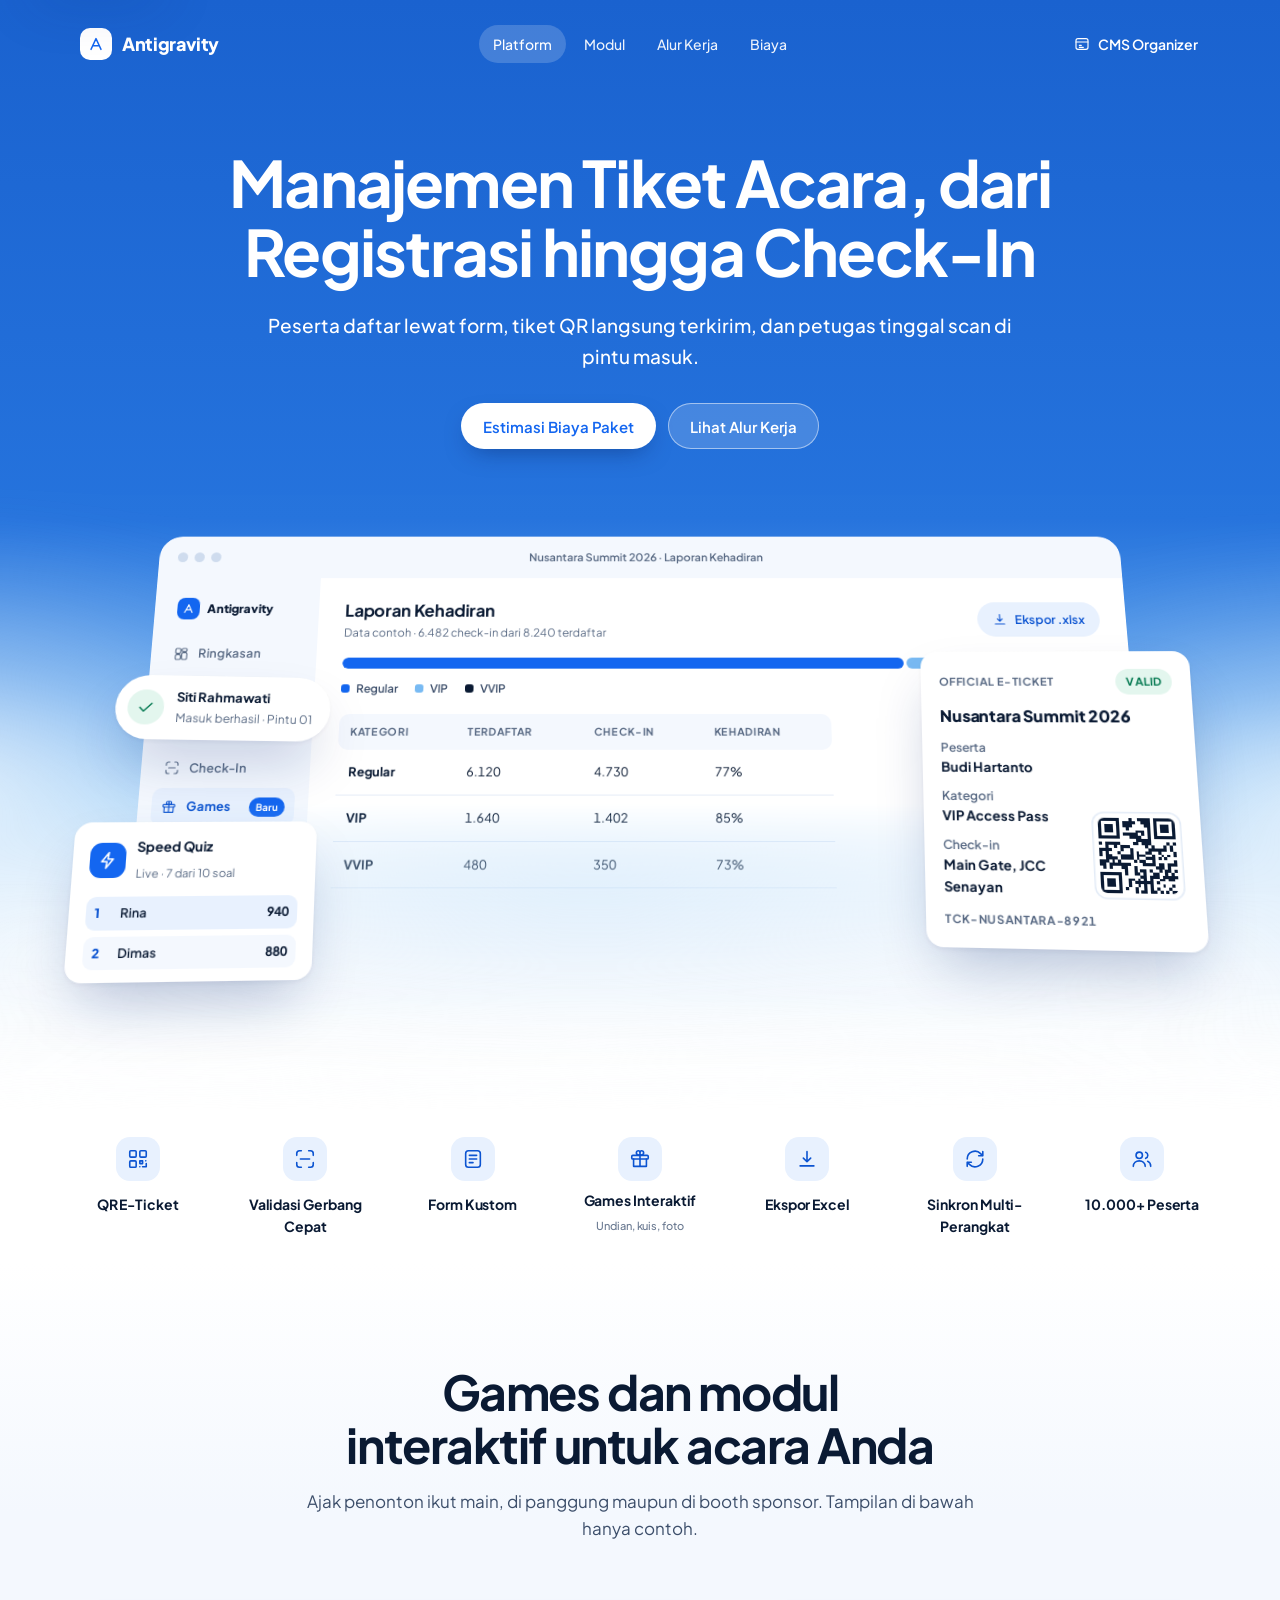
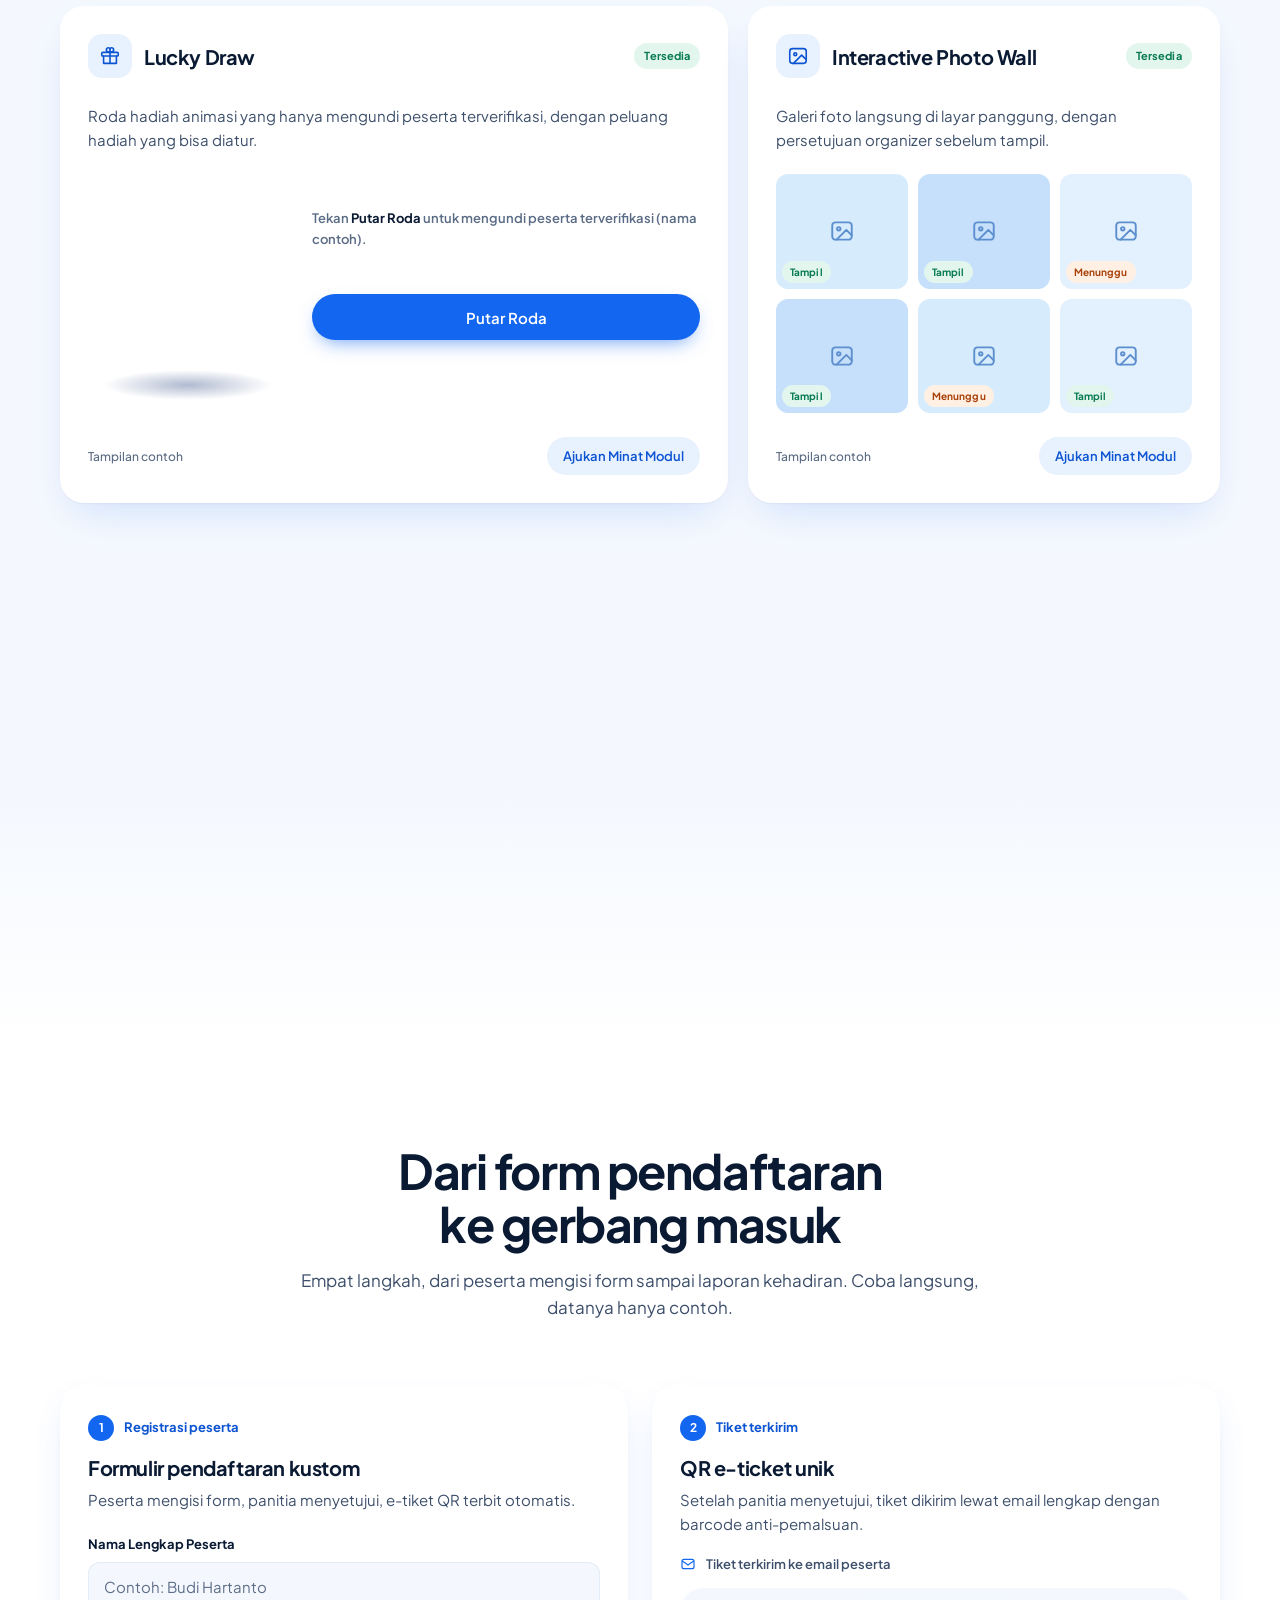
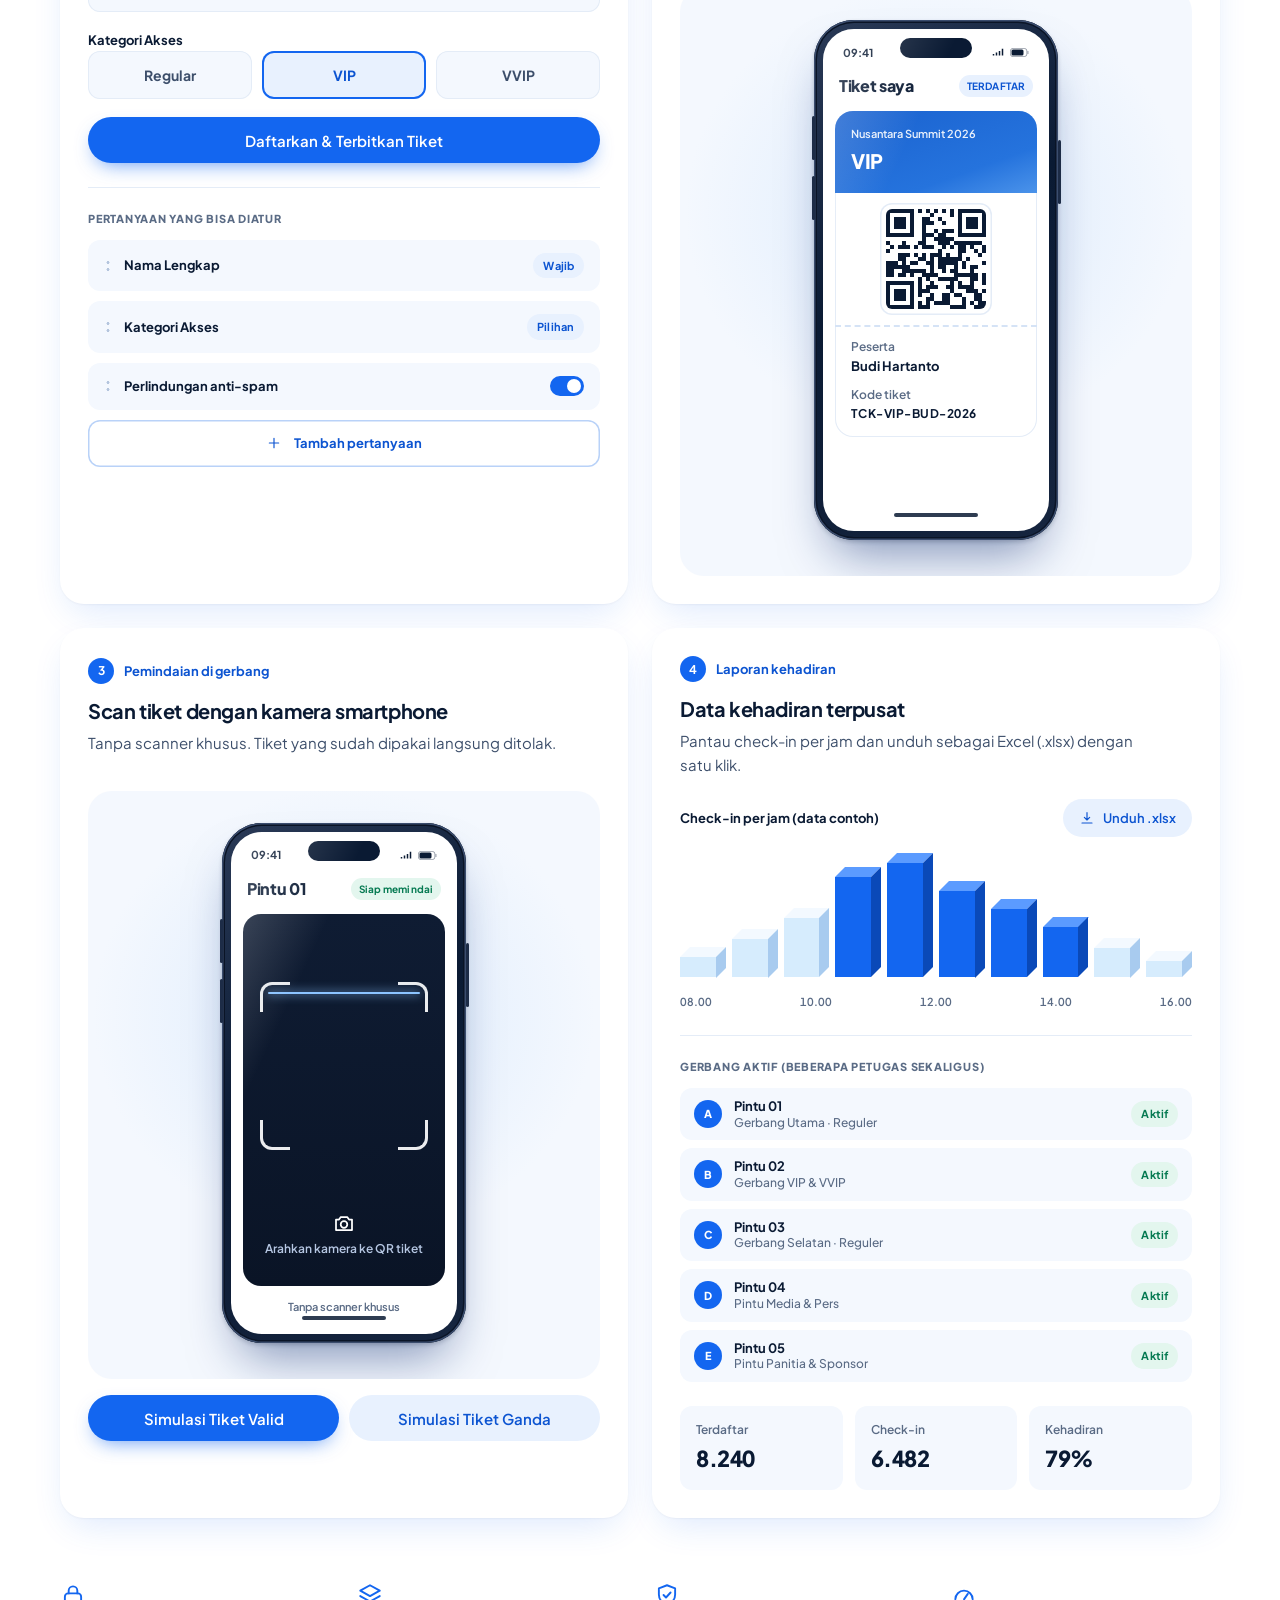
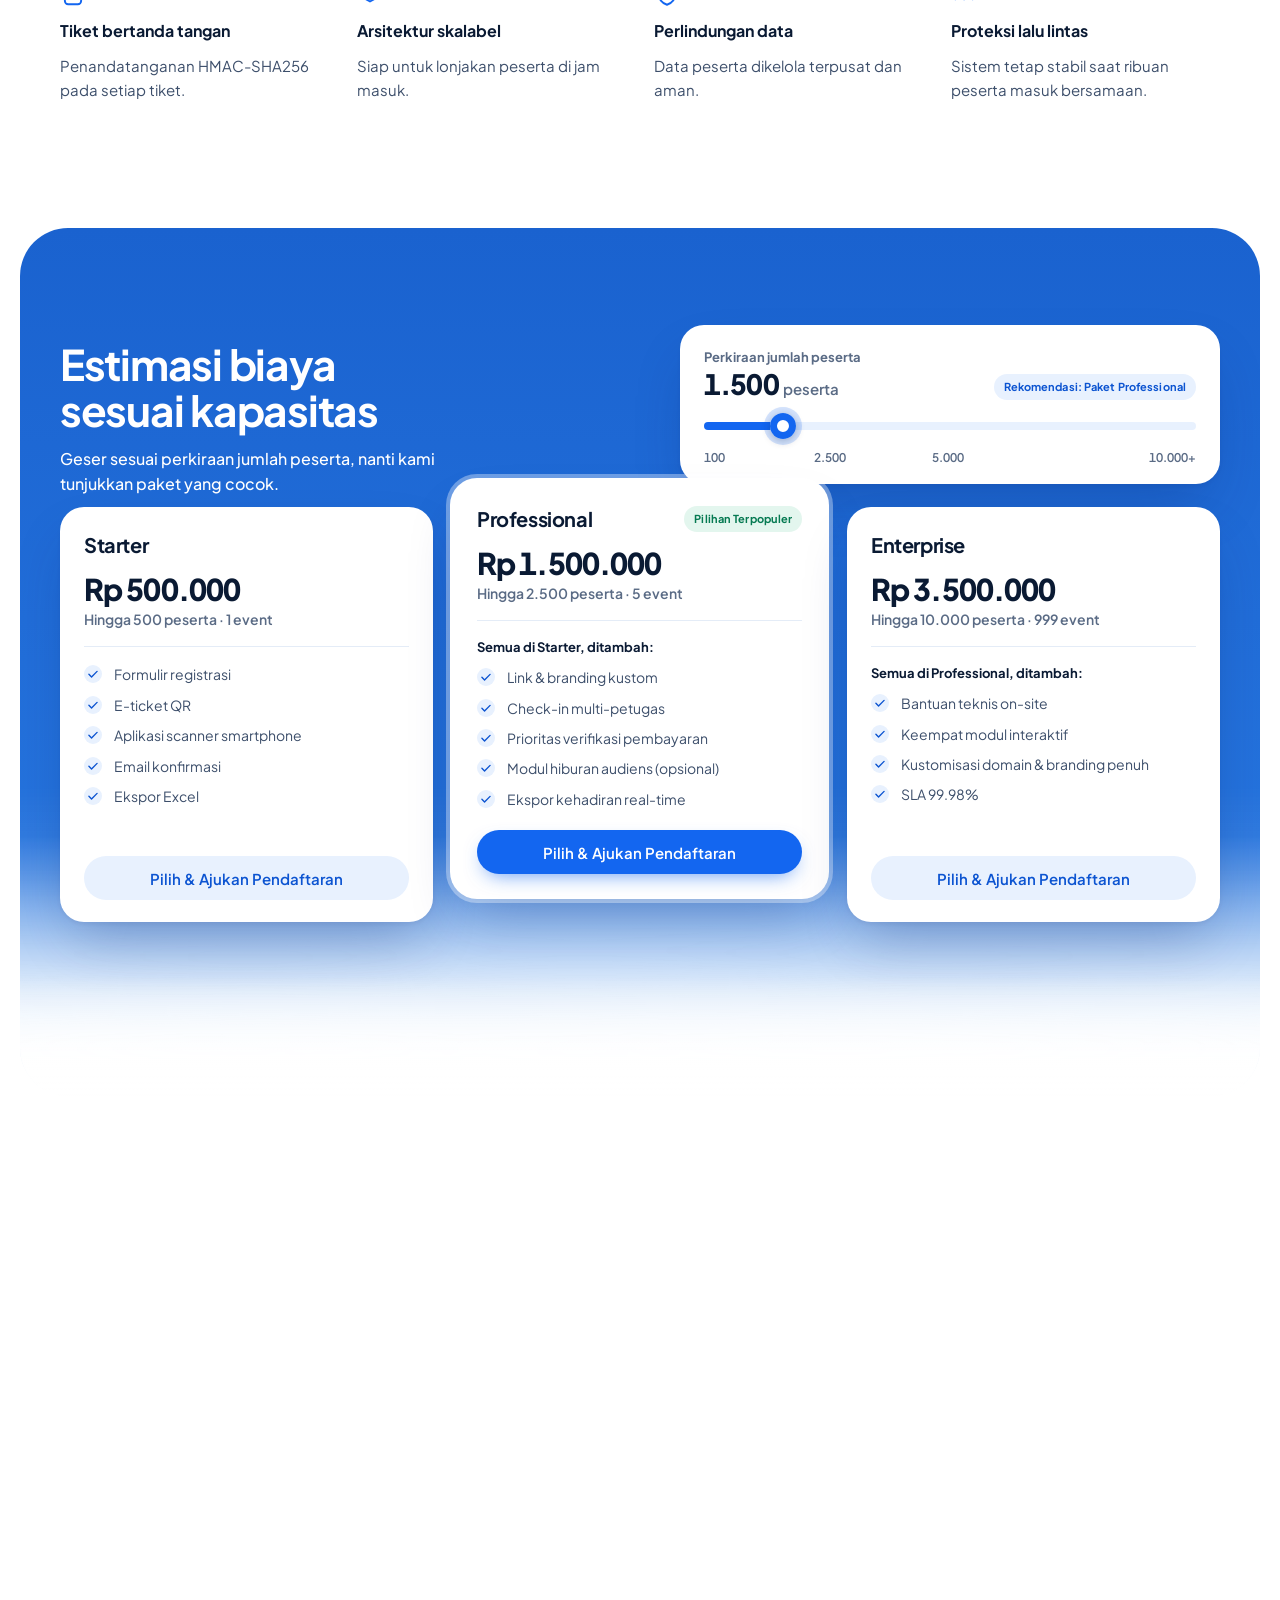
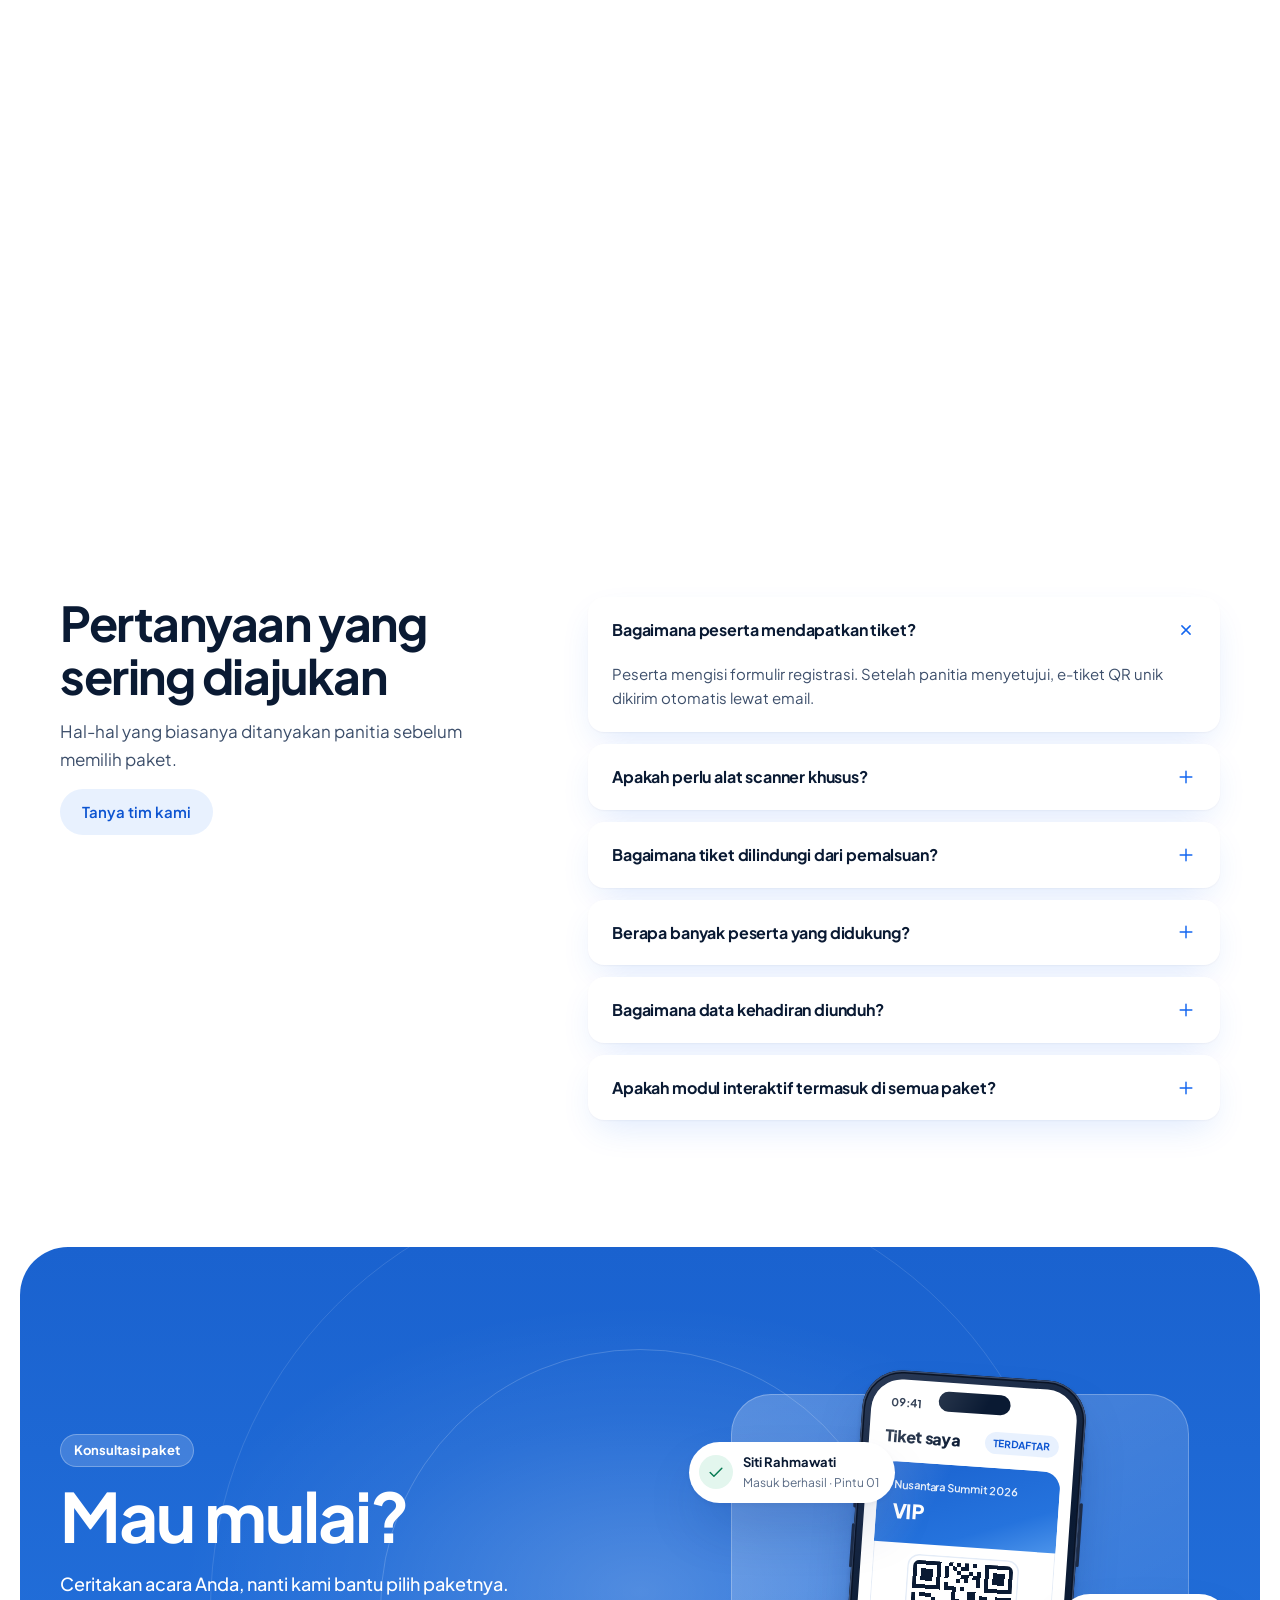
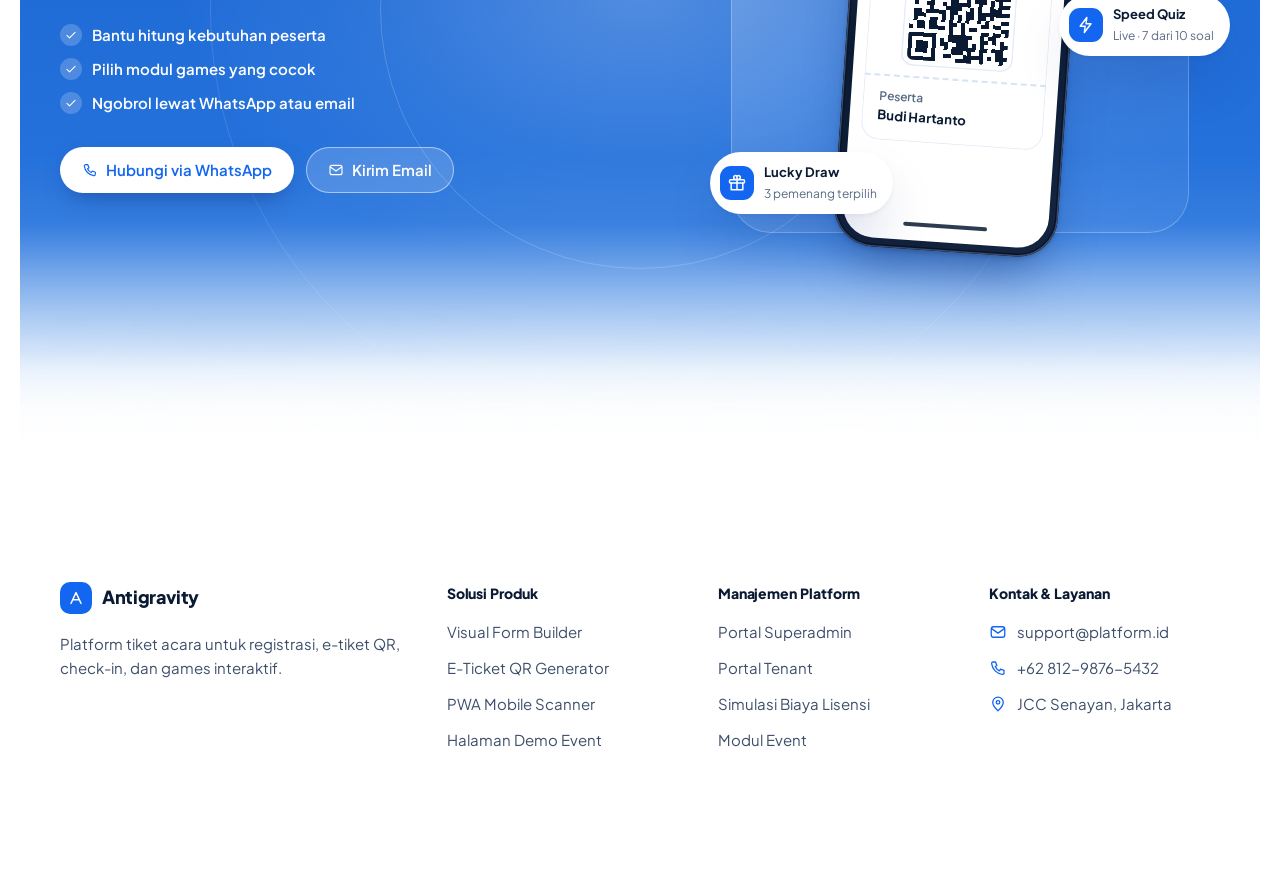
==== commit d58eb7e5: "update feedback pm" ====
--- a/index.html
+++ b/index.html
@@ -61,10 +61,9 @@
     </a>
     <nav class="nav__links" aria-label="Utama">
       <a href="#ringkasan">Platform</a>
+      <a href="#modul">Modul</a>
       <a href="#alur">Alur Kerja</a>
-      <a href="#fitur">Fitur</a>
       <a href="#biaya">Biaya</a>
-      <a href="#modul">Modul</a>
     </nav>
     <div class="nav__actions">
       <a class="nav__cms" href="#" data-cms><svg class="icon icon--sm"><use href="#i-cms"/></svg>CMS Organizer</a>
@@ -75,10 +74,9 @@
   </div>
   <div class="nav__panel" id="nav-panel">
     <a href="#ringkasan">Platform</a>
+    <a href="#modul">Modul Interaktif</a>
     <a href="#alur">Alur Registrasi &amp; Check-In</a>
-    <a href="#fitur">Fitur &amp; Keandalan</a>
     <a href="#biaya">Estimasi Biaya</a>
-    <a href="#modul">Modul Interaktif</a>
     <a href="#" data-cms>CMS Organizer</a>
   </div>
 </header>
@@ -91,7 +89,7 @@
 
   <div class="wrap hero__copy">
     <h1 id="hero-title">Manajemen Tiket Acara, dari Registrasi hingga Check-In</h1>
-    <p class="hero__sub">Platform tiket acara yang aman dan terintegrasi: formulir registrasi kustom, e&#8209;tiket QR instan, dan check&#8209;in cepat untuk kerumunan besar.</p>
+    <p class="hero__sub">Peserta daftar lewat form, tiket QR langsung terkirim, dan petugas tinggal scan di pintu masuk.</p>
     <div class="hero__cta">
       <a class="btn btn--light" href="#biaya">Estimasi Biaya Paket</a>
       <a class="btn btn--ghost" href="#alur">Lihat Alur Kerja</a>
@@ -112,6 +110,7 @@
           <span class="side__item"><svg class="icon icon--sm"><use href="#i-users"/></svg>Peserta</span>
           <span class="side__item"><svg class="icon icon--sm"><use href="#i-ticket"/></svg>E-Tiket</span>
           <span class="side__item"><svg class="icon icon--sm"><use href="#i-scan"/></svg>Check-In</span>
+          <span class="side__item side__item--games"><svg class="icon icon--sm"><use href="#i-gift"/></svg>Games<i>Baru</i></span>
           <span class="side__item is-active"><svg class="icon icon--sm"><use href="#i-chart"/></svg>Laporan</span>
         </aside>
         <div class="main" aria-hidden="true">
@@ -147,6 +146,14 @@
     <div class="hero__scan" aria-hidden="true">
       <span class="tick"><svg class="icon"><use href="#i-check"/></svg></span>
       <div><b>Siti Rahmawati</b><span>Masuk berhasil · Pintu 01</span></div>
+    </div>
+
+    <div class="hero__game" aria-hidden="true">
+      <div class="hero__game-head"><span class="gi"><svg class="icon"><use href="#i-bolt"/></svg></span><div><b>Speed Quiz</b><span>Live · 7 dari 10 soal</span></div></div>
+      <ol>
+        <li><em>1</em>Rina<b>940</b></li>
+        <li><em>2</em>Dimas<b>880</b></li>
+      </ol>
     </div>
 
     <article class="hero__ticket" aria-label="Contoh e-tiket resmi">
@@ -173,15 +180,82 @@
 <!-- ───────── Capability strip ───────── -->
 <section class="strip" aria-label="Kemampuan platform">
   <div class="wrap">
-    <p>Semua yang dibutuhkan panitia, dalam satu platform</p>
     <ul>
       <li><svg class="icon"><use href="#i-qr"/></svg>QR E-Ticket</li>
       <li><svg class="icon"><use href="#i-scan"/></svg>Validasi Gerbang Cepat</li>
       <li><svg class="icon"><use href="#i-form"/></svg>Form Kustom</li>
+      <!-- Face recognition: tambahkan <li> di sini kalau jadi dipakai -->
+      <li class="is-hl"><a href="#modul"><svg class="icon"><use href="#i-gift"/></svg>Games Interaktif<small>Undian, kuis, foto</small></a></li>
       <li><svg class="icon"><use href="#i-download"/></svg>Ekspor Excel</li>
       <li><svg class="icon"><use href="#i-sync"/></svg>Sinkron Multi-Perangkat</li>
       <li><svg class="icon"><use href="#i-users"/></svg>10.000+ Peserta</li>
     </ul>
+  </div>
+</section>
+
+<!-- ───────── Modul interaktif ───────── -->
+<section class="section section--tint" id="modul" aria-labelledby="modul-title">
+  <div class="wrap">
+    <div class="head">
+      <h2 id="modul-title">Games dan modul interaktif untuk acara Anda</h2>
+      <p>Ajak penonton ikut main, di panggung maupun di booth sponsor. Tampilan di bawah hanya contoh.</p>
+    </div>
+
+    <div class="mods">
+      <article class="card m-1">
+        <div class="mod__head"><svg class="icon mod__icon"><use href="#i-gift"/></svg><h3>Lucky Draw</h3><span class="chip chip--ok">Tersedia</span></div>
+        <p>Roda hadiah animasi yang hanya mengundi peserta terverifikasi, dengan peluang hadiah yang bisa diatur.</p>
+        <div class="mod__art draw">
+          <div class="wheel">
+            <div class="wheel__tilt">
+            <svg class="wheel__pin" viewBox="0 0 22 26" fill="currentColor" aria-hidden="true"><path d="M11 26L1 9a11.5 11.5 0 1 1 20 0z"/><circle cx="11" cy="10" r="4" fill="#fff"/></svg>
+            <div class="wheel__disc"><svg viewBox="0 0 200 200" id="wheel" role="img" aria-label="Roda undian contoh"><g class="wheel__rotor" id="wheel-rotor"></g></svg></div>
+            </div>
+          </div>
+          <div class="draw__out">
+            <div class="winner" id="winner" role="status" aria-live="polite">Tekan <strong>Putar Roda</strong> untuk mengundi peserta terverifikasi (nama contoh).</div>
+            <button class="btn btn--primary" type="button" id="spin">Putar Roda</button>
+          </div>
+        </div>
+        <div class="mod__foot"><span class="demo-note">Tampilan contoh</span><a class="btn btn--soft btn--sm" href="#" data-wa-mod="Lucky Draw" target="_blank" rel="noopener">Ajukan Minat Modul</a></div>
+      </article>
+
+      <article class="card m-2">
+        <div class="mod__head"><svg class="icon mod__icon"><use href="#i-image"/></svg><h3>Interactive Photo Wall</h3><span class="chip chip--ok">Tersedia</span></div>
+        <p>Galeri foto langsung di layar panggung, dengan persetujuan organizer sebelum tampil.</p>
+        <div class="mod__art wall" aria-hidden="true">
+          <div><svg class="icon"><use href="#i-image"/></svg><span class="chip chip--ok">Tampil</span></div>
+          <div><svg class="icon"><use href="#i-image"/></svg><span class="chip chip--ok">Tampil</span></div>
+          <div><svg class="icon"><use href="#i-image"/></svg><span class="chip chip--warn">Menunggu</span></div>
+          <div><svg class="icon"><use href="#i-image"/></svg><span class="chip chip--ok">Tampil</span></div>
+          <div><svg class="icon"><use href="#i-image"/></svg><span class="chip chip--warn">Menunggu</span></div>
+          <div><svg class="icon"><use href="#i-image"/></svg><span class="chip chip--ok">Tampil</span></div>
+        </div>
+        <div class="mod__foot"><span class="demo-note">Tampilan contoh</span><a class="btn btn--soft btn--sm" href="#" data-wa-mod="Interactive Photo Wall" target="_blank" rel="noopener">Ajukan Minat Modul</a></div>
+      </article>
+
+      <article class="card m-3">
+        <div class="mod__head"><svg class="icon mod__icon"><use href="#i-trophy"/></svg><h3>Stage Quiz</h3><span class="chip chip--ok">Tersedia</span></div>
+        <p>Kuis trivia real-time dengan papan skor langsung. Peserta masuk lewat kode QR.</p>
+        <ol class="mod__art board" aria-label="Papan skor contoh">
+          <li style="--w:96%"><span>1</span><span>Rina A.</span><span>980</span></li>
+          <li style="--w:90%"><span>2</span><span>Dimas P.</span><span>940</span></li>
+          <li style="--w:84%"><span>3</span><span>Salsa K.</span><span>910</span></li>
+        </ol>
+        <div class="mod__foot"><span class="demo-note">Tampilan contoh</span><a class="btn btn--soft btn--sm" href="#" data-wa-mod="Stage Quiz" target="_blank" rel="noopener">Ajukan Minat Modul</a></div>
+      </article>
+
+      <article class="card m-4">
+        <div class="mod__head"><svg class="icon mod__icon"><use href="#i-flag"/></svg><h3>Photo Quest</h3><span class="chip chip--ok">Tersedia</span></div>
+        <p>Perburuan foto di booth sponsor, dengan validasi otomatis dan pengumuman pemenang real-time.</p>
+        <ul class="mod__art quest" aria-label="Daftar misi contoh">
+          <li><svg class="icon"><use href="#i-camera"/></svg>Booth Sponsor A<span class="chip chip--ok">Tervalidasi</span></li>
+          <li><svg class="icon"><use href="#i-camera"/></svg>Booth Sponsor B<span class="chip chip--ok">Tervalidasi</span></li>
+          <li><svg class="icon"><use href="#i-camera"/></svg>Booth Sponsor C<span class="chip chip--warn">Menunggu foto</span></li>
+        </ul>
+        <div class="mod__foot"><span class="demo-note">Tampilan contoh</span><a class="btn btn--soft btn--sm" href="#" data-wa-mod="Photo Quest" target="_blank" rel="noopener">Ajukan Minat Modul</a></div>
+      </article>
+    </div>
   </div>
 </section>
 
@@ -190,7 +264,7 @@
   <div class="wrap">
     <div class="head">
       <h2 id="alur-title">Dari form pendaftaran ke gerbang masuk</h2>
-      <p>Coba sendiri alurnya: daftarkan peserta, terbitkan tiket QR, lalu pindai di gerbang. Semua data di bawah ini adalah simulasi.</p>
+      <p>Empat langkah, dari peserta mengisi form sampai laporan kehadiran. Coba langsung, datanya hanya contoh.</p>
     </div>
 
     <div class="flow">
@@ -217,69 +291,8 @@
           <button class="btn btn--primary btn--block" type="submit">Daftarkan &amp; Terbitkan Tiket</button>
         </form>
 
-        <div class="mini-ticket" id="mini-ticket" aria-live="polite">
-          <div class="tk">
-            <div class="tk__top"><span>E-Tiket Peserta</span><span class="chip" id="mt-status">TERDAFTAR</span></div>
-            <div class="tk__body">
-              <dl>
-                <div><dt>Peserta</dt><dd id="mt-name">Budi Hartanto</dd></div>
-                <div><dt>Kategori</dt><dd id="mt-cat">VIP</dd></div>
-                <div><dt>Kode Tiket</dt><dd class="tk__code tk__code--ink" id="mt-code">TCK-VIP-BUD-2026</dd></div>
-              </dl>
-              <svg class="tk__qr" id="mt-qr" data-qr="TCK-VIP-BUD-2026" viewBox="0 0 25 25" role="img" aria-label="Contoh kode QR (simulasi)"></svg>
-            </div>
-          </div>
-        </div>
-      </article>
-
-      <!-- Step 2 -->
-      <article class="card">
-        <span class="step"><b>2</b>Pemindaian di gerbang</span>
-        <h3>Scan tiket dengan kamera smartphone</h3>
-        <p>Tanpa scanner khusus. Tiket yang sudah dipakai langsung ditolak.</p>
-
-        <div class="scanner">
-          <div class="scanner__head">
-            <b>Pintu 01</b>
-            <span class="chip chip--ok" id="gate-state">Siap memindai</span>
-          </div>
-          <div class="viewfinder" id="viewfinder">
-            <span class="viewfinder__line"></span>
-            <div class="viewfinder__msg" id="vf-msg" role="status" aria-live="polite">
-              <svg class="icon"><use href="#i-camera"/></svg>
-              <span>Arahkan kamera ke QR tiket</span>
-            </div>
-          </div>
-          <div class="scan-actions">
-            <button class="btn btn--primary" type="button" id="scan-valid">Simulasi Tiket Valid</button>
-            <button class="btn btn--soft" type="button" id="scan-dup">Simulasi Tiket Ganda</button>
-          </div>
-          <div class="history">
-            <div class="history__title"><span>Riwayat scan</span><span class="chip chip--mute">Tersinkron</span></div>
-            <ul id="history">
-              <li><span class="avatar">SR</span><div class="who"><b>Siti Rahmawati</b><span>Pintu 01 · 09:41</span></div><span class="chip chip--ok">Masuk</span></li>
-              <li><span class="avatar">AS</span><div class="who"><b>Andi Saputra</b><span>Pintu 01 · 09:38</span></div><span class="chip chip--ok">Masuk</span></li>
-            </ul>
-          </div>
-        </div>
-      </article>
-    </div>
-  </div>
-</section>
-
-<!-- ───────── Fitur & keandalan ───────── -->
-<section class="section section--tint" id="fitur" aria-labelledby="fitur-title">
-  <div class="wrap">
-    <div class="head">
-      <h2 id="fitur-title">Dirancang untuk event berskala besar</h2>
-      <p>Empat tahap yang saling terhubung, dari pertanyaan pertama di form sampai laporan kehadiran di tangan panitia.</p>
-    </div>
-
-    <div class="bento">
-      <article class="card b-a">
-        <h3>Form registrasi kustom</h3>
-        <p>Pertanyaan fleksibel dengan validasi dan perlindungan anti-spam, sesuai kebutuhan acara Anda.</p>
-        <div class="art">
+        <div class="builder-box">
+          <div class="sec-label">Pertanyaan yang bisa diatur</div>
           <div class="builder" aria-hidden="true">
             <div class="builder__row"><span class="grip"></span><b>Nama Lengkap</b><span class="chip">Wajib</span></div>
             <div class="builder__row"><span class="grip"></span><b>Kategori Akses</b><span class="chip">Pilihan</span></div>
@@ -289,34 +302,74 @@
         </div>
       </article>
 
-      <article class="card b-b">
+      <!-- Step 2 -->
+      <article class="card">
+        <span class="step"><b>2</b>Tiket terkirim</span>
         <h3>QR e-ticket unik</h3>
-        <p>Dikirim otomatis lewat email setelah disetujui, dengan barcode anti-pemalsuan.</p>
-        <div class="art">
-          <div class="mail" aria-hidden="true">
-            <div class="mail__row"><svg class="icon icon--sm"><use href="#i-mail"/></svg>Tiket terkirim ke email peserta</div>
-            <div class="mail__card">
-              <svg class="tk__qr" data-qr="TCK-VIP-BUD-2026-B" viewBox="0 0 25 25"></svg>
-              <div><b>Nusantara Summit 2026</b><span>VIP Access Pass</span></div>
+        <p>Setelah panitia menyetujui, tiket dikirim lewat email lengkap dengan barcode anti-pemalsuan.</p>
+        <div class="mail-row"><svg class="icon icon--sm"><use href="#i-mail"/></svg>Tiket terkirim ke email peserta</div>
+        <div class="phone-wrap">
+          <div class="phone" role="img" aria-label="Mockup smartphone yang menampilkan e-tiket peserta">
+            <div class="phone__screen">
+              <div class="phone__status" aria-hidden="true"><span>09:41</span><span class="phone__island"></span><span class="phone__sys"><svg viewBox="0 0 18 12"><path d="M1 10h2V8H1zM5 10h2V6H5zM9 10h2V4H9zM13 10h2V1h-2z"/></svg><svg viewBox="0 0 26 12"><rect x=".5" y=".5" width="22" height="11" rx="3.500" fill="none" stroke="currentColor" opacity=".5"/><rect x="2" y="2" width="16" height="8" rx="2"/><path d="M24 4v4" stroke="currentColor" opacity=".5"/></svg></span></div>
+              <div class="phone__app"><b>Tiket saya</b><span class="chip" id="mt-status">TERDAFTAR</span></div>
+              <div class="wallet mini-ticket" id="mini-ticket" aria-live="polite">
+                <div class="wallet__top">
+                  <small>Nusantara Summit 2026</small>
+                  <strong id="mt-cat">VIP</strong>
+                </div>
+                <svg class="wallet__qr" id="mt-qr" data-qr="TCK-VIP-BUD-2026" viewBox="0 0 25 25" role="img" aria-label="Contoh kode QR (simulasi)"></svg>
+                <dl class="wallet__dl">
+                  <div><dt>Peserta</dt><dd id="mt-name">Budi Hartanto</dd></div>
+                  <div><dt>Kode tiket</dt><dd class="tk__code--ink mono" id="mt-code">TCK-VIP-BUD-2026</dd></div>
+                </dl>
+              </div>
+              <div class="phone__home" aria-hidden="true"></div>
             </div>
           </div>
         </div>
       </article>
 
-      <article class="card b-c">
-        <h3>Scan gerbang cepat</h3>
-        <p>Petugas memindai dengan kamera smartphone. Beberapa petugas gerbang bisa bekerja bersamaan.</p>
-        <div class="art">
-          <div class="gates" aria-hidden="true">
-            <div class="gates__row"><span class="avatar">A</span>Pintu 01<span class="chip chip--ok">Aktif</span></div>
-            <div class="gates__row"><span class="avatar">B</span>Pintu 02<span class="chip chip--ok">Aktif</span></div>
-          </div>
-        </div>
-      </article>
-
+      <!-- Step 3 -->
+      <article class="card">
+        <span class="step"><b>3</b>Pemindaian di gerbang</span>
+        <h3>Scan tiket dengan kamera smartphone</h3>
+        <p>Tanpa scanner khusus. Tiket yang sudah dipakai langsung ditolak.</p>
+
+        <div class="scanner">
+          <div class="phone-wrap">
+            <div class="phone" role="group" aria-label="Mockup smartphone petugas dengan pemindai QR">
+              <div class="phone__screen">
+                <div class="phone__status" aria-hidden="true"><span>09:41</span><span class="phone__island"></span><span class="phone__sys"><svg viewBox="0 0 18 12"><path d="M1 10h2V8H1zM5 10h2V6H5zM9 10h2V4H9zM13 10h2V1h-2z"/></svg><svg viewBox="0 0 26 12"><rect x=".5" y=".5" width="22" height="11" rx="3.500" fill="none" stroke="currentColor" opacity=".5"/><rect x="2" y="2" width="16" height="8" rx="2"/><path d="M24 4v4" stroke="currentColor" opacity=".5"/></svg></span></div>
+                <div class="phone__app"><b>Pintu 01</b><span class="chip chip--ok" id="gate-state">Siap memindai</span></div>
+                <div class="viewfinder" id="viewfinder">
+                  <div class="vf-frame" aria-hidden="true">
+                    <i class="vf-c vf-tl"></i><i class="vf-c vf-tr"></i><i class="vf-c vf-bl"></i><i class="vf-c vf-br"></i>
+                    <div class="vf-qrwrap"><svg class="vf-qr" id="vf-qr" viewBox="0 0 25 25"></svg></div>
+                    <span class="viewfinder__line"></span>
+                  </div>
+                  <div class="viewfinder__msg" id="vf-msg" role="status" aria-live="polite">
+                    <svg class="icon"><use href="#i-camera"/></svg>
+                    <span>Arahkan kamera ke QR tiket</span>
+                  </div>
+                </div>
+                <div class="phone__hint" aria-hidden="true">Tanpa scanner khusus</div>
+                <div class="phone__home" aria-hidden="true"></div>
+              </div>
+            </div>
+          </div>
+          <div class="scan-actions">
+            <button class="btn btn--primary" type="button" id="scan-valid">Simulasi Tiket Valid</button>
+            <button class="btn btn--soft" type="button" id="scan-dup">Simulasi Tiket Ganda</button>
+          </div>
+        </div>
+      </article>
+
+      <!-- Step 4 -->
       <article class="card b-d">
-        <h3>Laporan kehadiran</h3>
-        <p>Data kehadiran terpusat, bisa diunduh dalam format Excel (.xlsx) dengan satu klik.</p>
+        <span class="step"><b>4</b>Laporan kehadiran</span>
+        <h3>Data kehadiran terpusat</h3>
+        <p>Pantau check-in per jam dan unduh sebagai Excel (.xlsx) dengan satu klik.</p>
         <div class="art">
           <div class="report" aria-hidden="true">
             <div class="report__top"><b>Check-in per jam (data contoh)</b><span class="btn btn--soft btn--sm"><svg class="icon icon--sm"><use href="#i-download"/></svg>Unduh .xlsx</span></div>
@@ -326,6 +379,21 @@
             <div class="bars-axis"><span>08.00</span><span>10.00</span><span>12.00</span><span>14.00</span><span>16.00</span></div>
           </div>
         </div>
+        <div class="builder-box">
+          <div class="sec-label">Gerbang aktif (beberapa petugas sekaligus)</div>
+          <div class="gates" aria-hidden="true">
+            <div class="gates__row"><span class="avatar">A</span><span class="gate-name"><b>Pintu 01</b><small>Gerbang Utama · Reguler</small></span><span class="chip chip--ok">Aktif</span></div>
+            <div class="gates__row"><span class="avatar">B</span><span class="gate-name"><b>Pintu 02</b><small>Gerbang VIP & VVIP</small></span><span class="chip chip--ok">Aktif</span></div>
+            <div class="gates__row"><span class="avatar">C</span><span class="gate-name"><b>Pintu 03</b><small>Gerbang Selatan · Reguler</small></span><span class="chip chip--ok">Aktif</span></div>
+            <div class="gates__row"><span class="avatar">D</span><span class="gate-name"><b>Pintu 04</b><small>Pintu Media & Pers</small></span><span class="chip chip--ok">Aktif</span></div>
+            <div class="gates__row"><span class="avatar">E</span><span class="gate-name"><b>Pintu 05</b><small>Pintu Panitia & Sponsor</small></span><span class="chip chip--ok">Aktif</span></div>
+          </div>
+        </div>
+        <dl class="stat3" aria-label="Ringkasan kehadiran (data contoh)">
+          <div><dt>Terdaftar</dt><dd>8.240</dd></div>
+          <div><dt>Check-in</dt><dd>6.482</dd></div>
+          <div><dt>Kehadiran</dt><dd>79%</dd></div>
+        </dl>
       </article>
     </div>
 
@@ -345,7 +413,7 @@
     <div class="wrap">
       <div class="head">
         <h2 id="biaya-title">Estimasi biaya sesuai kapasitas</h2>
-        <p>Geser untuk memperkirakan jumlah peserta. Kami merekomendasikan paket yang paling pas.</p>
+        <p>Geser sesuai perkiraan jumlah peserta, nanti kami tunjukkan paket yang cocok.</p>
       </div>
 
       <div class="sizer">
@@ -406,72 +474,6 @@
           <a class="btn btn--soft" href="#" data-wa-plan="Enterprise" target="_blank" rel="noopener">Pilih &amp; Ajukan Pendaftaran</a>
         </article>
       </div>
-    </div>
-  </div>
-</section>
-
-<!-- ───────── Modul interaktif ───────── -->
-<section class="section section--tint" id="modul" aria-labelledby="modul-title">
-  <div class="wrap">
-    <div class="head">
-      <h2 id="modul-title">Modul interaktif untuk audiens Anda</h2>
-      <p>Buat penonton ikut terlibat di atas panggung maupun di area sponsor. Tampilan di bawah adalah contoh.</p>
-    </div>
-
-    <div class="mods">
-      <article class="card m-1">
-        <div class="mod__head"><svg class="icon mod__icon"><use href="#i-gift"/></svg><h3>Lucky Draw</h3><span class="chip chip--ok">Tersedia</span></div>
-        <p>Roda hadiah animasi yang hanya mengundi peserta terverifikasi, dengan peluang hadiah yang bisa diatur.</p>
-        <div class="mod__art draw">
-          <div class="wheel">
-            <div class="wheel__tilt">
-            <svg class="wheel__pin" viewBox="0 0 22 26" fill="currentColor" aria-hidden="true"><path d="M11 26L1 9a11.5 11.5 0 1 1 20 0z"/><circle cx="11" cy="10" r="4" fill="#fff"/></svg>
-            <div class="wheel__disc"><svg viewBox="0 0 200 200" id="wheel" role="img" aria-label="Roda undian contoh"><g class="wheel__rotor" id="wheel-rotor"></g></svg></div>
-            </div>
-          </div>
-          <div class="draw__out">
-            <div class="winner" id="winner" role="status" aria-live="polite">Tekan <strong>Putar Roda</strong> untuk mengundi peserta terverifikasi (nama contoh).</div>
-            <button class="btn btn--primary" type="button" id="spin">Putar Roda</button>
-          </div>
-        </div>
-        <div class="mod__foot"><span class="demo-note">Tampilan contoh</span><a class="btn btn--soft btn--sm" href="#" data-wa-mod="Lucky Draw" target="_blank" rel="noopener">Ajukan Minat Modul</a></div>
-      </article>
-
-      <article class="card m-2">
-        <div class="mod__head"><svg class="icon mod__icon"><use href="#i-image"/></svg><h3>Interactive Photo Wall</h3><span class="chip chip--ok">Tersedia</span></div>
-        <p>Galeri foto langsung di layar panggung, dengan persetujuan organizer sebelum tampil.</p>
-        <div class="mod__art wall" aria-hidden="true">
-          <div><svg class="icon"><use href="#i-image"/></svg><span class="chip chip--ok">Tampil</span></div>
-          <div><svg class="icon"><use href="#i-image"/></svg><span class="chip chip--ok">Tampil</span></div>
-          <div><svg class="icon"><use href="#i-image"/></svg><span class="chip chip--warn">Menunggu</span></div>
-          <div><svg class="icon"><use href="#i-image"/></svg><span class="chip chip--ok">Tampil</span></div>
-          <div><svg class="icon"><use href="#i-image"/></svg><span class="chip chip--warn">Menunggu</span></div>
-          <div><svg class="icon"><use href="#i-image"/></svg><span class="chip chip--ok">Tampil</span></div>
-        </div>
-        <div class="mod__foot"><span class="demo-note">Tampilan contoh</span><a class="btn btn--soft btn--sm" href="#" data-wa-mod="Interactive Photo Wall" target="_blank" rel="noopener">Ajukan Minat Modul</a></div>
-      </article>
-
-      <article class="card m-3">
-        <div class="mod__head"><svg class="icon mod__icon"><use href="#i-trophy"/></svg><h3>Stage Quiz</h3><span class="chip chip--ok">Tersedia</span></div>
-        <p>Kuis trivia real-time dengan papan skor langsung. Peserta masuk lewat kode QR.</p>
-        <ol class="mod__art board" aria-label="Papan skor contoh">
-          <li style="--w:96%"><span>1</span><span>Rina A.</span><span>980</span></li>
-          <li style="--w:90%"><span>2</span><span>Dimas P.</span><span>940</span></li>
-          <li style="--w:84%"><span>3</span><span>Salsa K.</span><span>910</span></li>
-        </ol>
-        <div class="mod__foot"><span class="demo-note">Tampilan contoh</span><a class="btn btn--soft btn--sm" href="#" data-wa-mod="Stage Quiz" target="_blank" rel="noopener">Ajukan Minat Modul</a></div>
-      </article>
-
-      <article class="card m-4">
-        <div class="mod__head"><svg class="icon mod__icon"><use href="#i-flag"/></svg><h3>Photo Quest</h3><span class="chip chip--ok">Tersedia</span></div>
-        <p>Perburuan foto di booth sponsor, dengan validasi otomatis dan pengumuman pemenang real-time.</p>
-        <ul class="mod__art quest" aria-label="Daftar misi contoh">
-          <li><svg class="icon"><use href="#i-camera"/></svg>Booth Sponsor A<span class="chip chip--ok">Tervalidasi</span></li>
-          <li><svg class="icon"><use href="#i-camera"/></svg>Booth Sponsor B<span class="chip chip--ok">Tervalidasi</span></li>
-          <li><svg class="icon"><use href="#i-camera"/></svg>Booth Sponsor C<span class="chip chip--warn">Menunggu foto</span></li>
-        </ul>
-        <div class="mod__foot"><span class="demo-note">Tampilan contoh</span><a class="btn btn--soft btn--sm" href="#" data-wa-mod="Photo Quest" target="_blank" rel="noopener">Ajukan Minat Modul</a></div>
-      </article>
     </div>
   </div>
 </section>
@@ -517,30 +519,43 @@
 <section class="section--panel" id="kontak" aria-labelledby="kontak-title">
   <div class="panel closing">
     <div class="clouds clouds--back" aria-hidden="true"></div>
-    <div class="scene3d" aria-hidden="true">
-      <div class="scene3d__in">
-        <div class="t3d t3d--a">
-          <div class="t3d__top"><span>VIP Access Pass</span><svg class="icon icon--sm"><use href="#i-ticket"/></svg></div>
-          <div class="t3d__name">Nusantara<br>Summit 2026</div>
-          <div class="t3d__perf"></div>
-          <svg class="t3d__qr" data-qr="TCK-VIP-NSN-2026" viewBox="0 0 25 25"></svg>
-          <div class="t3d__code">TCK-VIP-NSN-2026</div>
-        </div>
-        <div class="t3d t3d--b">
-          <div class="t3d__top"><span>Regular</span><svg class="icon icon--sm"><use href="#i-ticket"/></svg></div>
-          <div class="t3d__name">Nusantara<br>Summit 2026</div>
-          <div class="t3d__perf"></div>
-          <svg class="t3d__qr" data-qr="TCK-REG-NSN-2026" viewBox="0 0 25 25"></svg>
-          <div class="t3d__code">TCK-REG-NSN-2026</div>
-        </div>
-      </div>
-    </div>
-    <div class="wrap">
-      <h2 id="kontak-title">Siap menjalankan event Anda?</h2>
-      <p>Ceritakan kebutuhan acara Anda dan tim kami akan membantu memilih paket yang paling sesuai.</p>
-      <div class="hero__cta">
-        <a class="btn btn--light" href="#" data-wa-general target="_blank" rel="noopener"><svg class="icon icon--sm"><use href="#i-phone"/></svg>Hubungi via WhatsApp</a>
-        <a class="btn btn--ghost" href="mailto:support@platform.id"><svg class="icon icon--sm"><use href="#i-mail"/></svg>Kirim Email</a>
+    <div class="bgfx" aria-hidden="true">
+      <i class="bgfx__glow"></i>
+      <i class="bgfx__ring r1"></i><i class="bgfx__ring r2"></i>
+    </div>
+    <div class="wrap cta">
+      <div class="cta__copy">
+        <span class="cta__eyebrow">Konsultasi paket</span>
+        <h2 id="kontak-title">Mau mulai?</h2>
+        <p>Ceritakan acara Anda, nanti kami bantu pilih paketnya.</p>
+        <ul class="cta__points">
+          <li><svg class="icon icon--sm"><use href="#i-check"/></svg>Bantu hitung kebutuhan peserta</li>
+          <li><svg class="icon icon--sm"><use href="#i-check"/></svg>Pilih modul games yang cocok</li>
+          <li><svg class="icon icon--sm"><use href="#i-check"/></svg>Ngobrol lewat WhatsApp atau email</li>
+        </ul>
+        <div class="hero__cta">
+          <a class="btn btn--light" href="#" data-wa-general target="_blank" rel="noopener"><svg class="icon icon--sm"><use href="#i-phone"/></svg>Hubungi via WhatsApp</a>
+          <a class="btn btn--ghost" href="mailto:support@platform.id"><svg class="icon icon--sm"><use href="#i-mail"/></svg>Kirim Email</a>
+        </div>
+      </div>
+      <!-- Slot visual: bisa diganti foto acara (img.cta__photo) kalau sudah ada -->
+      <div class="cta__media" aria-hidden="true">
+        <div class="cta__plate"></div>
+        <div class="phone cta__phone">
+          <div class="phone__screen">
+            <div class="phone__status"><span>09:41</span><span class="phone__island"></span><span class="phone__sys"></span></div>
+            <div class="phone__app"><b>Tiket saya</b><span class="chip">TERDAFTAR</span></div>
+            <div class="wallet">
+              <div class="wallet__top"><small>Nusantara Summit 2026</small><strong>VIP</strong></div>
+              <svg class="wallet__qr" data-qr="TCK-VIP-CTA-2026" viewBox="0 0 25 25"></svg>
+              <dl class="wallet__dl"><div><dt>Peserta</dt><dd>Budi Hartanto</dd></div></dl>
+            </div>
+            <div class="phone__home"></div>
+          </div>
+        </div>
+        <div class="cta__chip cta__chip--a"><span class="tick"><svg class="icon"><use href="#i-check"/></svg></span><div><b>Siti Rahmawati</b><span>Masuk berhasil · Pintu 01</span></div></div>
+        <div class="cta__chip cta__chip--b"><span class="gi"><svg class="icon"><use href="#i-bolt"/></svg></span><div><b>Speed Quiz</b><span>Live · 7 dari 10 soal</span></div></div>
+        <div class="cta__chip cta__chip--c"><span class="gi"><svg class="icon"><use href="#i-gift"/></svg></span><div><b>Lucky Draw</b><span>3 pemenang terpilih</span></div></div>
       </div>
     </div>
   </div>
@@ -554,20 +569,20 @@
     <div class="foot__grid">
       <div class="foot__brand">
         <a class="brand" href="#ringkasan"><span class="brand__mark"><svg class="icon"><use href="#i-mark"/></svg></span>Antigravity</a>
-        <p>Platform manajemen tiket acara yang aman dan terintegrasi. Dapatkan kabar fitur dan layanan terbaru.</p>
-        <form class="subscribe" id="subscribe" novalidate>
+        <p>Platform tiket acara untuk registrasi, e-tiket QR, check-in, dan games interaktif.</p>
+        <form class="subscribe" id="subscribe" novalidate hidden>
           <label class="sr-only" for="sub-email">Alamat email</label>
           <input class="input" id="sub-email" type="email" placeholder="Email Anda" autocomplete="email" required>
           <button class="btn btn--primary btn--sm" type="submit">Kirim</button>
         </form>
-        <div class="sub-msg" id="sub-msg" role="status" aria-live="polite"></div>
+        <div class="sub-msg" id="sub-msg" hidden role="status" aria-live="polite"></div>
       </div>
 
       <div class="foot__col">
         <h4>Solusi Produk</h4>
         <ul>
-          <li><a href="#fitur">Visual Form Builder</a></li>
-          <li><a href="#fitur">E-Ticket QR Generator</a></li>
+          <li><a href="#alur">Visual Form Builder</a></li>
+          <li><a href="#alur">E-Ticket QR Generator</a></li>
           <li><a href="#alur">PWA Mobile Scanner</a></li>
           <li><a href="#">Halaman Demo Event</a></li>
         </ul>
--- a/styles.css
+++ b/styles.css
@@ -461,6 +461,7 @@
   isolation: isolate;
   overflow: clip;
   padding-top: 148px;
+  padding-bottom: 96px;
   color: var(--white);
   background: linear-gradient(180deg, var(--sky-deep) 0, var(--sky) 520px, var(--sky-mid) 800px, var(--white) 100%);
 }
@@ -717,7 +718,7 @@
   position: absolute;
   z-index: 4;
   left: -1%;
-  top: 262px;
+  top: 168px;
   display: flex;
   align-items: center;
   gap: 12px;
@@ -846,7 +847,7 @@
 .strip {
   position: relative;
   z-index: 4;
-  padding: 8px 0 24px;
+  padding: 0 0 24px;
 }
 .strip p {
   text-align: center;
@@ -1456,7 +1457,16 @@
   margin-inline: clamp(8px, 1.6vw, 20px);
   border-radius: clamp(28px, 4vw, 48px);
   color: var(--white);
-  background: linear-gradient(180deg, var(--sky-deep) 0, var(--sky) 76%, #d3e6fb 100%);
+  background: linear-gradient(180deg, var(--sky-deep) 0, var(--sky) 70%, #bcd7f7 88%, #fff 100%);
+}
+.panel::after {
+  content: "";
+  position: absolute;
+  inset: auto 0 0;
+  height: 120px;
+  z-index: 3;
+  pointer-events: none;
+  background: linear-gradient(180deg, rgb(255 255 255 / 0) 0%, rgb(255 255 255 / 0.5) 45%, rgb(255 255 255 / 0.92) 80%, #fff 100%);
 }
 .panel .clouds {
   bottom: -90px;
@@ -2219,3 +2229,393 @@
 .section--panel {
   padding-block: clamp(16px, 2vw, 24px);
 }
+
+/* Games disorot di strip kemampuan */
+.strip ul { grid-template-columns: repeat(7, 1fr); }
+.strip li.is-hl a {
+  display: flex; flex-direction: column; align-items: center; gap: 8px; height: auto;
+  margin: -14px -8px; padding: 14px 8px 16px; border-radius: var(--r-md);
+  background: var(--blue); color: var(--white);
+  box-shadow: 0 14px 28px -12px rgb(19 102 240 / 0.7);
+  transition: background-color 0.2s var(--ease), transform 0.3s var(--ease);
+}
+.strip li.is-hl a:hover { background: var(--blue-hover); transform: translateY(-3px); }
+.strip li.is-hl .icon { background: rgb(255 255 255 / 0.18); color: var(--white); box-shadow: none; }
+.strip li.is-hl small { font-size: 0.6875rem; font-weight: 500; line-height: 1.35; opacity: 0.9; }
+@media (max-width: 960px) { .strip ul { grid-template-columns: repeat(2, 1fr); } .strip li.is-hl { grid-column: 1 / -1; } .strip li.is-hl a { margin: 0; flex-direction: row; justify-content: center; padding: 14px; } }
+
+/* ───────── Mockup smartphone (alur registrasi & scan) ───────── */
+.phone-wrap {
+  position: relative;
+  display: grid;
+  place-items: center;
+  margin-top: 24px;
+  padding: 32px 16px 36px;
+  border-radius: var(--r-lg);
+  background:
+    radial-gradient(ellipse 70% 55% at 50% 38%, #dcebfd 0, rgb(220 235 253 / 0) 70%),
+    var(--blue-tint);
+  overflow: hidden;
+}
+.phone {
+  position: relative;
+  width: 244px;
+  aspect-ratio: 244 / 520;
+  padding: 9px;
+  border-radius: 40px;
+  background: linear-gradient(145deg, #2a3a57 0%, #0a1a33 45%, #16253f 100%);
+  box-shadow:
+    inset 0 0 0 1.5px #3b4d6e,
+    inset 0 0 0 3px #0a1426,
+    0 2px 4px rgb(10 26 51 / 0.2),
+    0 30px 50px -18px rgb(10 40 110 / 0.5);
+}
+.phone::before, .phone::after {   /* tombol samping */
+  content: "";
+  position: absolute;
+  width: 3px;
+  border-radius: 2px;
+  background: #1d2c47;
+}
+.phone::before { left: -2.5px; top: 96px; height: 44px; box-shadow: 0 60px 0 #1d2c47; }
+.phone::after { right: -2.5px; top: 120px; height: 64px; }
+.phone__screen {
+  position: relative;
+  display: flex;
+  flex-direction: column;
+  height: 100%;
+  padding: 0 12px 14px;
+  border-radius: 31px;
+  background: #fff;
+  overflow: hidden;
+}
+.phone__screen::after {   /* kilau kaca */
+  content: "";
+  position: absolute;
+  inset: 0;
+  background: linear-gradient(115deg, rgb(255 255 255 / 0.5) 0%, rgb(255 255 255 / 0) 32%);
+  pointer-events: none;
+}
+.phone__status {
+  position: relative;
+  display: flex;
+  align-items: center;
+  justify-content: space-between;
+  height: 40px;
+  padding: 6px 8px 0;
+  font-size: 0.6875rem;
+  font-weight: 700;
+  color: var(--ink);
+}
+.phone__island {
+  position: absolute;
+  left: 50%;
+  top: 9px;
+  width: 72px;
+  height: 20px;
+  margin-left: -36px;
+  border-radius: 999px;
+  background: #0a1a33;
+}
+.phone__sys { display: inline-flex; align-items: center; gap: 4px; }
+.phone__sys svg { height: 9px; width: auto; fill: currentColor; }
+.phone__app {
+  display: flex;
+  align-items: center;
+  justify-content: space-between;
+  gap: 8px;
+  padding: 4px 4px 12px;
+}
+.phone__app b { font-size: 1rem; font-weight: 800; letter-spacing: -0.02em; }
+.phone__app .chip { font-size: 0.625rem; padding: 3px 8px; }
+.phone__home {
+  align-self: center;
+  width: 84px;
+  height: 4px;
+  margin-top: auto;
+  border-radius: 4px;
+  background: var(--ink);
+  opacity: 0.85;
+}
+.phone__hint {
+  margin-top: 12px;
+  text-align: center;
+  font-size: 0.6875rem;
+  font-weight: 600;
+  color: var(--ink-3);
+}
+
+/* e-tiket di dalam HP */
+.wallet {
+  display: grid;
+  gap: 10px;
+  margin-top: 0;
+  padding: 0;
+  border: 0;
+  border-radius: 18px;
+  overflow: hidden;
+  background: #fff;
+  box-shadow: inset 0 0 0 1px var(--line);
+}
+.wallet__top {
+  display: grid;
+  gap: 2px;
+  padding: 14px 16px 16px;
+  color: #fff;
+  background: linear-gradient(160deg, #1a62cf, #2573dd 70%, #4b93ea);
+}
+.wallet__top small { font-size: 0.6875rem; font-weight: 600; opacity: 0.9; }
+.wallet__top strong { font-size: 1.25rem; font-weight: 800; letter-spacing: -0.02em; }
+.wallet__qr {
+  width: 112px;
+  height: 112px;
+  margin: 0 auto;
+  padding: 6px;
+  border-radius: 12px;
+  color: var(--ink);
+  box-shadow: inset 0 0 0 1.5px var(--line);
+}
+.wallet__dl { display: grid; gap: 8px; margin: 0; padding: 10px 16px 14px; border-top: 2px dashed #d5e3f6; font-size: 0.75rem; }
+.wallet__dl dt { color: var(--ink-3); font-weight: 600; }
+.wallet__dl dd { margin: 0; font-weight: 700; font-size: 0.8125rem; }
+.wallet__dl .mono { font-size: 0.75rem; letter-spacing: 0.04em; font-variant-numeric: tabular-nums; }
+
+/* pemindai di dalam HP */
+.phone .viewfinder { flex: 1; height: auto; min-height: 0; border-radius: 18px; }
+.phone .viewfinder::before { width: 150px; height: 150px; }
+.phone .viewfinder__line { left: calc(50% - 66px); width: 132px; }
+.phone .viewfinder__msg { font-size: 0.75rem; }
+.phone .viewfinder__msg strong { font-size: 0.9375rem; }
+.scanner .phone-wrap { margin-top: 0; }
+@media (max-width: 640px) {
+  .phone { width: min(244px, 100%); }
+}
+
+.phone .viewfinder__msg { position: absolute; left: 0; right: 0; bottom: 28px; padding: 0 16px; }
+.phone .viewfinder__msg .icon { width: 24px; height: 24px; }
+
+/* Pemindai di HP: bingkai rapi + QR yang muncul saat dipindai */
+.phone .viewfinder { position: relative; display: block; background: linear-gradient(180deg, #0f1c33 0%, #0a1426 100%); }
+.phone .viewfinder::before { display: none; }
+.phone__screen::after { background: linear-gradient(115deg, rgb(255 255 255 / 0.28) 0%, rgb(255 255 255 / 0) 30%); }
+.vf-frame {
+  position: absolute;
+  left: 50%;
+  top: calc(50% - 34px);
+  width: 168px;
+  height: 168px;
+  transform: translate(-50%, -50%);
+}
+.vf-c {
+  position: absolute;
+  width: 30px;
+  height: 30px;
+  border: 0 solid rgb(255 255 255 / 0.92);
+  transition: border-color 0.35s var(--ease), transform 0.5s var(--ease);
+}
+.vf-tl { left: 0; top: 0; border-width: 3px 0 0 3px; border-top-left-radius: 12px; }
+.vf-tr { right: 0; top: 0; border-width: 3px 3px 0 0; border-top-right-radius: 12px; }
+.vf-bl { left: 0; bottom: 0; border-width: 0 0 3px 3px; border-bottom-left-radius: 12px; }
+.vf-br { right: 0; bottom: 0; border-width: 0 3px 3px 0; border-bottom-right-radius: 12px; }
+.viewfinder.is-scanning .vf-c { border-color: #8cc4ff; transform: scale(0.96); }
+.viewfinder.is-ok .vf-c { border-color: #6ee7b7; }
+.viewfinder.is-dup .vf-c, .viewfinder.is-bad .vf-c { border-color: #fdba74; }
+.vf-qrwrap {
+  position: absolute;
+  inset: 22px;
+  display: grid;
+  place-items: center;
+  padding: 8px;
+  border-radius: 10px;
+  background: #fff;
+  opacity: 0;
+  transform: scale(0.94);
+  transition: opacity 0.4s var(--ease), transform 0.5s var(--ease);
+}
+.viewfinder.has-qr .vf-qrwrap { opacity: 1; transform: none; }
+.viewfinder.is-scanning .vf-qrwrap { opacity: 0.92; }
+.vf-qr { width: 100%; height: 100%; color: var(--ink); }
+.phone .viewfinder__line {
+  left: 8px;
+  right: 8px;
+  width: auto;
+  height: 2px;
+  top: 10px;
+  background: #8cc4ff;
+  box-shadow: 0 0 10px 1px rgb(140 196 255 / 0.65);
+  animation: sweep2 2.6s ease-in-out infinite alternate;
+  z-index: 2;
+}
+.viewfinder.is-scanning .viewfinder__line { animation-duration: 0.55s; }
+@keyframes sweep2 { from { top: 10px; } to { top: calc(100% - 12px); } }
+.phone .viewfinder__msg { z-index: 3; }
+
+/* Strip kemampuan: item biasa ikut biru saat di-hover, seperti kartu Games */
+.strip li:not(.is-hl) {
+  margin: -14px -8px;
+  padding: 14px 8px 16px;
+  border-radius: var(--r-md);
+  transition: background-color 0.25s var(--ease), color 0.25s var(--ease), box-shadow 0.25s var(--ease);
+}
+.strip li:not(.is-hl) .icon { transition: background-color 0.25s var(--ease), color 0.25s var(--ease); }
+@media (hover: hover) {
+  .strip li:not(.is-hl):hover {
+    background: var(--blue);
+    color: var(--white);
+    box-shadow: 0 14px 28px -12px rgb(19 102 240 / 0.7);
+  }
+  .strip li:not(.is-hl):hover .icon { background: rgb(255 255 255 / 0.18); color: var(--white); }
+}
+@media (max-width: 960px) {
+  .strip li:not(.is-hl) { margin: 0; }
+}
+
+/* Games disamakan dengan item lain: biru hanya saat di-hover */
+.strip li.is-hl a {
+  background: transparent;
+  color: var(--ink);
+  box-shadow: none;
+  transition: background-color 0.25s var(--ease), color 0.25s var(--ease), box-shadow 0.25s var(--ease);
+}
+.strip li.is-hl .icon { background: var(--blue-soft); color: var(--blue-ink); transition: background-color 0.25s var(--ease), color 0.25s var(--ease); }
+.strip li.is-hl small { color: var(--ink-3); transition: color 0.25s var(--ease); }
+.strip li.is-hl a:hover, .strip li.is-hl a:focus-visible { background: var(--blue); color: var(--white); box-shadow: 0 14px 28px -12px rgb(19 102 240 / 0.7); transform: none; }
+.strip li.is-hl a:hover .icon, .strip li.is-hl a:focus-visible .icon { background: rgb(255 255 255 / 0.18); color: var(--white); }
+.strip li.is-hl a:hover small, .strip li.is-hl a:focus-visible small { color: rgb(255 255 255 / 0.9); }
+
+/* Alur 4 langkah dalam satu section */
+.flow { align-items: stretch; }
+.flow .art { margin-top: 24px; }
+.mail-row { display: flex; align-items: center; gap: 10px; margin-top: 18px; font-size: 0.8125rem; font-weight: 600; color: var(--ink-2); }
+.mail-row .icon { color: var(--blue); }
+.flow .phone-wrap { margin-top: 14px; }
+.builder-box { margin-top: 24px; padding-top: 22px; border-top: 1px solid var(--line); }
+.sec-label { margin-bottom: 12px; font-size: 0.6875rem; font-weight: 800; letter-spacing: 0.07em; text-transform: uppercase; color: var(--ink-3); }
+.flow .assure, .section .assure { margin-top: clamp(40px, 6vw, 64px); }
+.section .flow { grid-template-columns: repeat(2, minmax(0, 1fr)); gap: 24px; }
+@media (max-width: 960px) { .section .flow { grid-template-columns: 1fr; } }
+.flow > .card { grid-column: auto; min-height: 0; }
+.flow > .b-d { display: block; }
+
+/* Klik mouse/sentuh tidak memunculkan cincin fokus; keyboard (Tab) tetap. */
+.using-pointer .btn:focus,
+.using-pointer .btn:focus-visible,
+.using-pointer .radios input:focus-visible + span,
+.using-pointer button:focus-visible { outline: none; }
+
+/* Langkah 4: isi mengikuti tinggi kartu, ringkasan di dasar */
+.flow > .b-d { display: flex; flex-direction: column; }
+.flow > .b-d .stat3 { margin: auto 0 0; padding-top: 24px; display: grid; grid-template-columns: repeat(3, 1fr); gap: 12px; }
+.stat3 div { padding: 14px 16px; border-radius: var(--r-sm); background: var(--blue-tint); }
+.stat3 dt { font-size: 0.75rem; font-weight: 600; color: var(--ink-3); }
+.stat3 dd { margin: 2px 0 0; font-size: 1.375rem; font-weight: 800; letter-spacing: -0.02em; font-variant-numeric: tabular-nums; }
+.flow > .b-d .art { flex: none; margin-top: 22px; }
+.flow > .b-d .builder-box { flex: 1; display: flex; flex-direction: column; }
+.flow > .b-d .gates { flex: 1; align-content: space-between; }
+.flow > .b-d .stat3 { margin: 0; padding-top: 16px; }
+.flow > .b-d .gates__row { padding-block: 16px; }
+.flow > .b-d .gates { flex: none; align-content: start; }
+.flow > .b-d .gates__row { padding-block: 13px; }
+.flow > .b-d .builder-box { flex: none; }
+.flow > .b-d .stat3 { margin-top: auto; padding-top: 24px; }
+
+.gate-name { display: grid; line-height: 1.3; min-width: 0; }
+.gate-name small { font-size: 0.75rem; font-weight: 500; color: var(--ink-3); }
+.flow > .b-d .gates__row { padding-block: 10px; }
+.flow > .b-d .gates { gap: 8px; }
+
+/* ───────── Harga: tata letak satu layar (desktop) ───────── */
+@media (min-width: 1100px) {
+  .panel.pricing {
+    display: flex;
+    align-items: center;
+    min-height: calc(max(100svh, 780px) - 32px);
+    padding: 72px 0 84px;
+  }
+  .pricing .wrap {
+    display: grid;
+    grid-template-columns: minmax(0, 1fr) minmax(0, 540px);
+    column-gap: 56px;
+    row-gap: 32px;
+    align-items: end;
+  }
+  .pricing .head {
+    margin: 0;
+    max-width: 440px;
+    justify-items: start;
+    text-align: left;
+    gap: 12px;
+  }
+  .pricing .head h2 { font-size: clamp(2rem, 3.3vw, 2.75rem); }
+  .pricing .head p { font-size: 1rem; }
+  .pricing .sizer { max-width: none; margin: 0; padding: 18px 24px 16px; }
+  .pricing .sizer__value { font-size: 1.75rem; }
+  .pricing .range { margin-top: 12px; }
+  .pricing .plans { grid-column: 1 / -1; gap: 20px; }
+  .pricing .plan { padding: 22px 24px 22px; }
+  .pricing .plan__price { margin: 12px 0 2px; font-size: 1.875rem; }
+  .pricing .plan ul { gap: 8px; margin: 16px 0 20px; padding-top: 16px; font-size: 0.875rem; }
+  .pricing .plan .btn { min-height: 44px; }
+}
+
+/* Games di hero: item sidebar + kartu kuis melayang */
+.side__item--games { color: var(--blue-ink); background: var(--blue-soft); font-weight: 700; }
+.side__item--games i { margin-left: auto; padding: 2px 7px; border-radius: 999px; background: var(--blue); color: #fff; font-size: 0.625rem; font-style: normal; font-weight: 700; }
+.hero__game {
+  position: absolute;
+  z-index: 4;
+  left: -3%;
+  top: 318px;
+  width: 232px;
+  padding: 14px 16px 12px;
+  border-radius: var(--r-md);
+  background: var(--white);
+  color: var(--ink);
+  box-shadow: var(--shadow-lift);
+  text-align: left;
+  animation: float 9s ease-in-out -4s infinite;
+}
+.hero__game-head { display: flex; align-items: center; gap: 10px; }
+.hero__game-head .gi { display: grid; place-items: center; width: 34px; height: 34px; border-radius: 11px; background: var(--blue); color: #fff; }
+.hero__game-head b { display: block; font-size: 0.8125rem; font-weight: 700; }
+.hero__game-head span:not(.gi) { color: var(--ink-3); font-size: 0.6875rem; }
+.hero__game ol { list-style: none; margin: 12px 0 0; padding: 0; display: grid; gap: 6px; }
+.hero__game li { display: flex; align-items: center; gap: 8px; padding: 6px 8px; border-radius: 9px; background: var(--blue-tint); font-size: 0.75rem; font-weight: 600; }
+.hero__game li:first-child { background: var(--blue-soft); }
+.hero__game li em { width: 16px; font-style: normal; font-weight: 800; color: var(--blue-ink); }
+.hero__game li b { margin-left: auto; font-variant-numeric: tabular-nums; }
+@media (max-width: 1080px) { .hero__game { left: 0; } }
+@media (max-width: 960px) { .hero__game { display: none; } }
+
+/* CTA penutup: dua kolom, teks kiri + visual produk kanan */
+.closing { text-align: left; padding-bottom: clamp(190px, 17vw, 250px); }
+.closing .cta { display: grid; grid-template-columns: minmax(0, 1.05fr) minmax(0, 0.95fr); gap: clamp(32px, 5vw, 72px); align-items: center; }
+.closing h2 { margin: 12px 0 0; max-width: 12ch; font-size: clamp(2.5rem, 5.4vw, 4.25rem); }
+.closing p { margin: 18px 0 0; }
+.closing .hero__cta { justify-content: flex-start; }
+.cta__eyebrow { display: inline-block; padding: 6px 14px; border-radius: 999px; background: rgb(255 255 255 / 0.16); box-shadow: inset 0 0 0 1px rgb(255 255 255 / 0.28); font-size: 0.8125rem; font-weight: 700; }
+.cta__points { list-style: none; display: grid; gap: 10px; margin: 24px 0 0; padding: 0; font-size: 0.9375rem; font-weight: 600; }
+.cta__points li { display: flex; align-items: center; gap: 10px; }
+.cta__points .icon { flex: none; width: 22px; height: 22px; padding: 4px; border-radius: 50%; background: rgb(255 255 255 / 0.2); }
+.cta__media { position: relative; min-height: 440px; display: grid; place-items: center; }
+.cta__plate { position: absolute; inset: 4% 6%; border-radius: 40px; background: linear-gradient(150deg, rgb(255 255 255 / 0.22), rgb(255 255 255 / 0.05)); box-shadow: inset 0 0 0 1px rgb(255 255 255 / 0.25); }
+.cta__phone { position: relative; width: 224px; transform: rotate(4deg); color: var(--ink); }
+.cta__phone .wallet__qr { width: 112px; height: 112px; }
+.cta__chip { position: absolute; display: flex; align-items: center; gap: 10px; padding: 10px 16px 10px 10px; border-radius: 999px; background: #fff; color: var(--ink); box-shadow: var(--shadow-lift); font-size: 0.8125rem; text-align: left; animation: bob 9s ease-in-out infinite; }
+.cta__chip b { display: block; font-weight: 700; }
+.cta__chip span:not(.tick):not(.gi) { color: var(--ink-3); font-size: 0.75rem; }
+.cta__chip .tick, .cta__chip .gi { display: grid; place-items: center; width: 34px; height: 34px; border-radius: 50%; }
+.cta__chip .tick { background: var(--ok-bg); color: var(--ok); }
+.cta__chip .gi { background: var(--blue); color: #fff; border-radius: 11px; }
+.cta__chip--a { left: -2%; top: 14%; animation-delay: -2s; }
+.cta__chip--b { right: -2%; top: 46%; animation-delay: -5s; }
+.cta__chip--c { left: 2%; bottom: 8%; animation-delay: -7s; }
+@media (max-width: 899px) {
+  .closing .cta { grid-template-columns: 1fr; text-align: center; }
+  .closing h2 { margin-inline: auto; }
+  .closing .hero__cta, .cta__points { justify-content: center; justify-items: center; }
+  .cta__media { min-height: 400px; }
+  .cta__chip--a { left: 0; } .cta__chip--b { right: 0; } .cta__chip--c { display: none; }
+}
+
+.subscribe[hidden], .sub-msg[hidden] { display: none !important; }
--- a/motion.css
+++ b/motion.css
@@ -86,6 +86,9 @@
 .motion .hero__ticket {
   transform: translateZ(90px) rotateY(-7deg) rotateZ(1.5deg);
 }
+.motion .hero__game {
+  transform: translateZ(70px) rotateY(6deg) rotateZ(-1deg);
+}
 .motion .hero__scan {
   transform: translateZ(56px) rotateY(5deg);
 }
@@ -104,24 +107,13 @@
 .strip li {
   perspective: 500px;
 }
+/* Ikon strip kemampuan: datar */
 .strip li .icon {
-  border-radius: 16px;
-  background: linear-gradient(150deg, #ffffff 0%, #e6f0ff 52%, #cfe2ff 100%);
-  box-shadow:
-    inset 0 1px 0 #fff,
-    inset 0 -3px 6px rgb(19 102 240 / 0.1),
-    0 2px 0 #b6d0f6,
-    0 14px 20px -8px rgb(19 102 240 / 0.4);
-  transition: transform 0.5s var(--ease), box-shadow 0.5s var(--ease);
-}
-.strip li:hover .icon {
-  transform: translateY(-4px) rotateX(14deg) rotateY(-14deg);
-  box-shadow:
-    inset 0 1px 0 #fff,
-    inset 0 -3px 6px rgb(19 102 240 / 0.1),
-    6px 3px 0 #b6d0f6,
-    10px 22px 24px -10px rgb(19 102 240 / 0.45);
-}
+  border-radius: 14px;
+  background: var(--blue-soft);
+  box-shadow: none;
+}
+.strip li:hover .icon { transform: none; box-shadow: none; }
 
 /* ───────── 3D bar chart ───────── */
 
@@ -324,120 +316,76 @@
   block-size: auto;
 }
 
-/* ───────── Closing: floating 3D tickets ───────── */
-
-.closing .wrap {
-  position: relative;
-  z-index: 1;
-}
-.scene3d {
+/* ───────── Closing: latar lapis, elemen transparan ───────── */
+
+.closing .wrap { position: relative; z-index: 1; }
+.bgfx {
   position: absolute;
   inset: 0;
   z-index: 0;
-  perspective: 1300px;
   pointer-events: none;
-}
-.scene3d__in {
-  position: absolute;
-  inset: 0;
-  transform-style: preserve-3d;
-  transform: rotateY(calc(var(--cx, 0) * 7deg)) rotateX(calc(var(--cy, 0) * -5deg));
-}
-.t3d {
-  position: absolute;
-  width: 208px;
-  padding: 18px;
-  border-radius: 20px;
-  background: #fff;
-  color: var(--ink);
-  transform-style: preserve-3d;
-  animation: bob 9s ease-in-out infinite;
-}
-.t3d::before,
-.t3d::after {
-  content: "";
-  position: absolute;
-  inset: 0;
-  border-radius: inherit;
-}
-.t3d::before {
-  background: #cfe0f8;
-  transform: translateZ(-5px);
-}
-.t3d::after {
-  background: #9fc0ee;
-  transform: translateZ(-10px);
-  box-shadow: 0 40px 56px -22px rgb(4 24 90 / 0.55);
-}
-.t3d--a {
-  left: 5%;
-  top: 70px;
-  transform: translateZ(40px) rotateY(24deg) rotateX(6deg) rotateZ(-7deg);
-}
-.t3d--b {
-  right: 5%;
-  top: 150px;
-  width: 224px;
-  animation-delay: -4s;
-  transform: translateZ(70px) rotateY(-26deg) rotateX(8deg) rotateZ(6deg);
-}
-.t3d__top {
-  display: flex;
-  align-items: center;
-  justify-content: space-between;
-  gap: 8px;
-  font-size: 0.6875rem;
-  font-weight: 700;
-  letter-spacing: 0.04em;
-  text-transform: uppercase;
-  color: var(--ink-3);
-}
-.t3d__name {
-  margin-top: 10px;
-  font-size: 1.125rem;
-  font-weight: 800;
-  letter-spacing: -0.02em;
-  line-height: 1.2;
-}
-.t3d__perf {
-  margin: 14px -18px;
-  border-top: 2px dashed #d5e3f6;
-}
-.t3d__qr {
-  display: block;
-  width: 96px;
-  height: 96px;
-  margin: 0 auto;
-  color: var(--ink);
-}
-.t3d__code {
-  margin-top: 10px;
-  text-align: center;
-  font-size: 0.6875rem;
-  font-weight: 700;
-  letter-spacing: 0.08em;
-  color: var(--ink-3);
-}
-@keyframes bob {
-  0%,
-  100% {
-    translate: 0 0;
-  }
-  50% {
-    translate: 0 -14px;
-  }
-}
-@media (max-width: 1099px) {
-  .scene3d {
-    display: none;
-  }
+  transform: translate(calc(var(--cx, 0) * -12px), calc(var(--cy, 0) * -8px));
+  transition: transform 0.4s var(--ease);
+}
+.bgfx__glow {
+  position: absolute;
+  left: 50%;
+  top: 42%;
+  width: min(920px, 90%);
+  aspect-ratio: 1.6;
+  transform: translate(-50%, -50%);
+  background: radial-gradient(closest-side, rgb(255 255 255 / 0.22), rgb(255 255 255 / 0.06) 60%, transparent);
+}
+.bgfx__ring {
+  position: absolute;
+  left: 50%;
+  top: 44%;
+  border-radius: 50%;
+  border: 1px solid rgb(255 255 255 / 0.18);
+  transform: translate(-50%, -50%);
+}
+.bgfx__ring.r1 { width: 520px; height: 520px; }
+.bgfx__ring.r2 { width: 860px; height: 860px; border-color: rgb(255 255 255 / 0.12); }
+.bgfx__ring.r3 { width: 1240px; height: 1240px; border-color: rgb(255 255 255 / 0.07); }
+.ft {
+  position: absolute;
+  display: grid;
+  place-items: center;
+  width: var(--s, 64px);
+  height: var(--s, 64px);
+  border-radius: calc(var(--s, 64px) * 0.3);
+  background: linear-gradient(150deg, rgb(255 255 255 / 0.26), rgb(255 255 255 / 0.08));
+  box-shadow: inset 0 0 0 1px rgb(255 255 255 / 0.28), 0 18px 30px -18px rgb(4 24 90 / 0.5);
+  backdrop-filter: blur(6px);
+  -webkit-backdrop-filter: blur(6px);
+  color: #fff;
+  opacity: var(--o, 0.7);
+  animation: bob 9s ease-in-out var(--dl, 0s) infinite;
+}
+.ft .icon { width: 44%; height: 44%; stroke-width: 1.6; }
+.ft--1 { left: 11%; top: 16%; --s: 76px; --o: 0.85; }
+.ft--2 { left: 21%; top: 58%; --s: 56px; --o: 0.5; --dl: -3s; }
+.ft--3 { left: 7%; top: 46%; --s: 44px; --o: 0.32; --dl: -6s; }
+.ft--4 { right: 11%; top: 19%; --s: 60px; --o: 0.6; --dl: -2s; }
+.ft--5 { right: 20%; top: 56%; --s: 78px; --o: 0.85; --dl: -5s; }
+.ft--6 { right: 6%; top: 44%; --s: 42px; --o: 0.3; --dl: -8s; }
+@keyframes bob { 0%, 100% { translate: 0 0; } 50% { translate: 0 -14px; } }
+@media (max-width: 899px) {
+  .ft--2, .ft--3, .ft--6, .bgfx__ring.r3 { display: none; }
+  .ft--1 { left: 5%; top: 8%; --s: 56px; }
+  .ft--4 { right: 6%; top: 10%; --s: 46px; }
+  .ft--5 { right: 7%; top: auto; bottom: 150px; --s: 54px; }
+  .bgfx__ring.r1 { width: 380px; height: 380px; }
+  .bgfx__ring.r2 { width: 620px; height: 620px; }
 }
 
 /* ───────── Reduced motion: keep depth, drop movement ───────── */
 
 @media (prefers-reduced-motion: reduce) {
-  .t3d,
+  .ft,
+  .cta__chip,
   .hero__ticket,
+  .hero__game,
   .hero__scan {
     animation: none !important;
   }
@@ -454,3 +402,34 @@
     translate: 0 36px;
   }
 }
+
+/* ───────── Harga: satu layar, paralaks berlapis ───────── */
+
+.pricing { --pp: 0; }
+.pricing .head,
+.pricing .sizer,
+.pricing .plan { position: relative; }
+.pricing .head  { top: calc(var(--pp, 0) * -22px); }
+.pricing .sizer { top: calc(var(--pp, 0) * -40px); }
+.pricing .plan:nth-child(1) { top: calc(var(--pp, 0) * -54px); }
+.pricing .plan:nth-child(2) { top: calc(var(--pp, 0) * -76px); }
+.pricing .plan:nth-child(3) { top: calc(var(--pp, 0) * -54px); }
+
+/* ───────── Harga: sticky scroll (desktop) ─────────
+   Section menempel selama ±1,4 layar scroll; kartu paket muncul satu per satu mengikuti --pin (0..1). */
+@media (min-width: 1100px) {
+  .motion #biaya.section--panel { height: calc(max(100svh, 780px) + 110svh); }
+  .motion .panel.pricing {
+    position: sticky;
+    top: 16px;
+    height: calc(max(100svh, 780px) - 32px);
+    min-height: 0;
+  }
+  .motion .pricing .plan {
+    opacity: clamp(0, calc((var(--pin, 1) - var(--d, 0)) * 6), 1);
+  }
+  .motion .pricing .plan:nth-child(1) { --d: 0.03; }
+  .motion .pricing .plan:nth-child(2) { --d: 0.2; }
+  .motion .pricing .plan:nth-child(3) { --d: 0.37; }
+  .motion .pricing .plans { pointer-events: auto; }
+}
